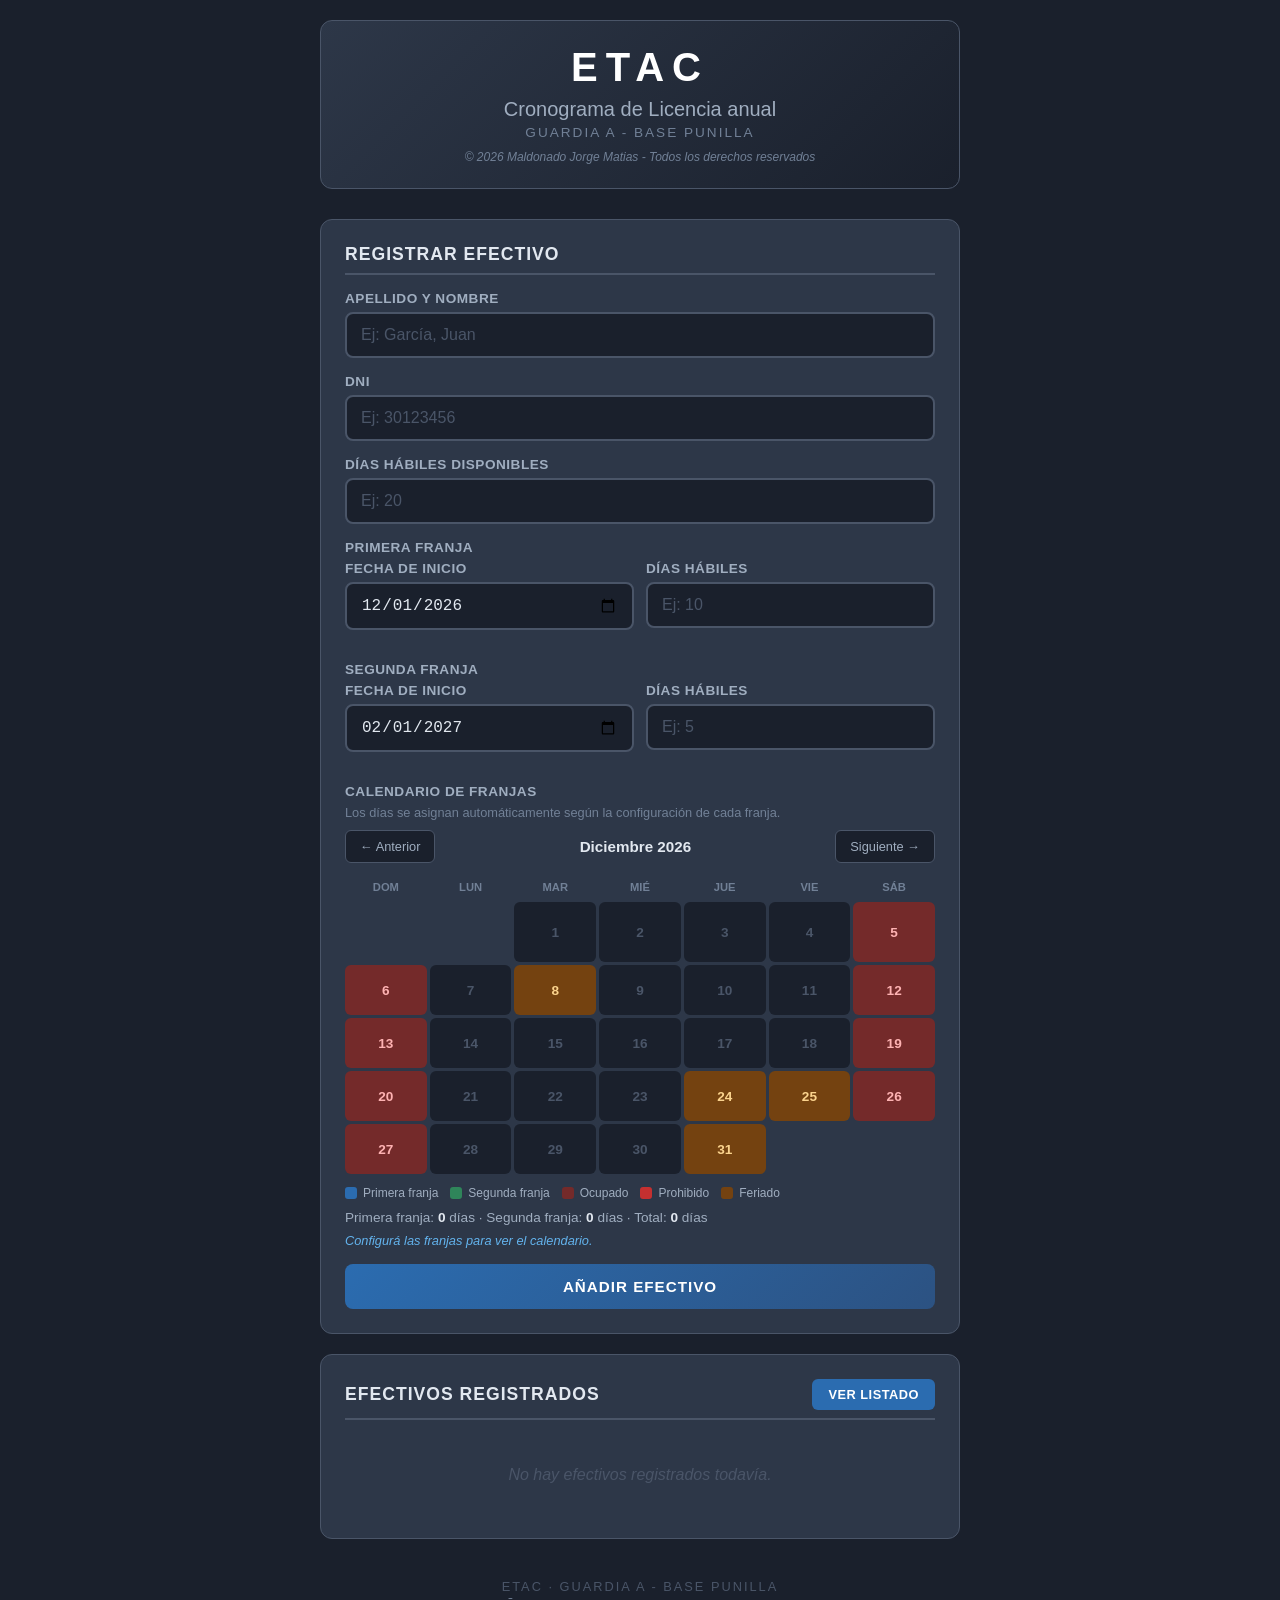
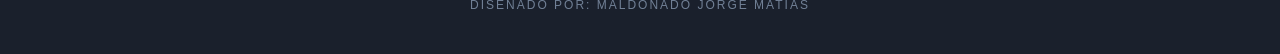
==== index.html @ db1196df "Mi primera Version" ====
<!DOCTYPE html>
<html lang="es">
<head>
    <meta charset="UTF-8">
    <meta name="viewport" content="width=device-width, initial-scale=1.0">
    <title>ETAC - Cronograma de Licencia Anual</title>
    <style>
        * {
            margin: 0;
            padding: 0;
            box-sizing: border-box;
        }

        body {
            font-family: 'Segoe UI', 'Roboto', 'Helvetica Neue', Arial, sans-serif;
            background: #1a202c;
            min-height: 100vh;
            padding: 20px;
            color: #e2e8f0;
        }

        .container {
            max-width: 640px;
            margin: 0 auto;
            overflow-x: hidden;
        }

        header {
            text-align: center;
            margin-bottom: 30px;
            padding: 24px;
            background: linear-gradient(135deg, #2d3748 0%, #1a202c 100%);
            border-radius: 12px;
            border: 1px solid #4a5568;
        }

        .logo {
            font-size: 2.5rem;
            font-weight: 800;
            color: #ffffff;
            letter-spacing: 8px;
            margin-bottom: 8px;
            text-transform: uppercase;
        }

        header h1 {
            font-size: 1.25rem;
            color: #a0aec0;
            font-weight: 400;
            margin-bottom: 4px;
        }

        .subtitle {
            color: #718096;
            font-size: 0.85rem;
            text-transform: uppercase;
            letter-spacing: 2px;
        }

        .form-section, .list-section {
            background: #2d3748;
            border-radius: 12px;
            padding: 24px;
            margin-bottom: 20px;
            border: 1px solid #4a5568;
        }

        h2 {
            font-size: 1.1rem;
            margin-bottom: 16px;
            color: #e2e8f0;
            font-weight: 600;
            text-transform: uppercase;
            letter-spacing: 1px;
            border-bottom: 2px solid #4a5568;
            padding-bottom: 8px;
        }

        .form-group {
            margin-bottom: 16px;
        }

        .form-row {
            display: flex;
            gap: 12px;
        }

        .form-row .form-group {
            flex: 1;
        }

        label {
            display: block;
            margin-bottom: 6px;
            font-weight: 600;
            font-size: 0.85rem;
            color: #a0aec0;
            text-transform: uppercase;
            letter-spacing: 0.5px;
        }

        input {
            width: 100%;
            padding: 12px 14px;
            background: #1a202c;
            border: 2px solid #4a5568;
            border-radius: 8px;
            font-size: 1rem;
            color: #e2e8f0;
            transition: border-color 0.2s;
        }

        input:focus {
            outline: none;
            border-color: #63b3ed;
        }

        input::placeholder {
            color: #4a5568;
        }

        .help-text {
            font-size: 0.8rem;
            color: #718096;
            margin-bottom: 10px;
        }

        .calendar-nav {
            display: flex;
            align-items: center;
            justify-content: space-between;
            margin-bottom: 12px;
        }

        .btn-nav {
            padding: 8px 14px;
            background: #1a202c;
            border: 1px solid #4a5568;
            border-radius: 6px;
            cursor: pointer;
            font-size: 0.8rem;
            color: #a0aec0;
            transition: all 0.2s;
        }

        .btn-nav:hover {
            background: #2d3748;
            color: #e2e8f0;
        }

        .mes-label {
            font-weight: 600;
            color: #e2e8f0;
            font-size: 0.95rem;
        }

        .calendario {
            display: grid;
            grid-template-columns: repeat(7, minmax(0, 1fr));
            gap: 3px;
            margin-bottom: 12px;
            width: 100%;
        }

        .dia-header {
            text-align: center;
            font-size: 0.7rem;
            font-weight: 600;
            color: #718096;
            padding: 6px 0;
            text-transform: uppercase;
        }

        .dia {
            min-height: 50px;
            display: flex;
            flex-direction: column;
            align-items: center;
            justify-content: center;
            border-radius: 6px;
            font-size: 0.85rem;
            padding: 2px;
            position: relative;
            cursor: pointer;
        }

        .dia.vacio {
            background: transparent;
            min-height: 0;
            cursor: default;
        }

        .dia.libre {
            background: #1a202c;
            color: #4a5568;
        }

        .dia.franja1 {
            background: #2b6cb0;
            color: #ffffff;
            font-weight: 600;
        }

        .dia.franja2 {
            background: #2f855a;
            color: #ffffff;
            font-weight: 600;
        }

        .dia.ocupado-otro {
            background: #742a2a;
            color: #feb2b2;
        }

        .dia.prohibido {
            background: #c53030;
            color: #ffffff;
            font-weight: 700;
            border: 2px solid #fc8181;
        }

        .dia.feriado {
            background: #744210;
            color: #fbd38d;
        }

        .dia .numero {
            font-weight: 600;
            font-size: 0.85rem;
        }

        .dia .apellido {
            font-size: 0.6rem;
            margin-top: 1px;
            text-align: center;
            line-height: 1;
            max-width: 100%;
            overflow: hidden;
            text-overflow: ellipsis;
            white-space: nowrap;
        }

        .dia.franja1 .apellido,
        .dia.franja2 .apellido {
            color: rgba(255,255,255,0.85);
        }

        .dia.ocupado-otro .apellido {
            color: #feb2b2;
        }

        .dia.prohibido .apellido {
            color: #ffffff;
        }

        .tooltip {
            position: fixed;
            background: #1a202c;
            border: 1px solid #4a5568;
            border-radius: 8px;
            padding: 12px 16px;
            font-size: 0.85rem;
            color: #e2e8f0;
            pointer-events: none;
            z-index: 1000;
            max-width: 250px;
            box-shadow: 0 4px 20px rgba(0,0,0,0.5);
            display: none;
        }

        .tooltip.visible {
            display: block;
        }

        .tooltip .fecha {
            font-weight: 600;
            color: #63b3ed;
            margin-bottom: 6px;
            font-size: 0.9rem;
        }

        .tooltip .feriado {
            color: #fbd38d;
            font-weight: 600;
            margin-bottom: 6px;
            font-size: 0.85rem;
        }

        .tooltip .prohibido {
            color: #fc8181;
            font-weight: 600;
            margin-bottom: 6px;
            font-size: 0.85rem;
        }

        .tooltip .persona {
            padding: 4px 0;
            border-bottom: 1px solid #2d3748;
        }

        .tooltip .persona:last-child {
            border-bottom: none;
        }

        .tooltip .persona .nombre {
            font-weight: 600;
        }

        .tooltip .persona .franja {
            font-size: 0.75rem;
            color: #718096;
        }

        .tooltip .sin-vacaciones {
            color: #4a5568;
            font-style: italic;
        }

        .leyenda {
            display: flex;
            flex-wrap: wrap;
            gap: 12px;
            margin-bottom: 10px;
        }

        .item {
            display: flex;
            align-items: center;
            gap: 6px;
            font-size: 0.75rem;
            color: #a0aec0;
        }

        .cuadrado {
            width: 12px;
            height: 12px;
            border-radius: 3px;
            display: inline-block;
        }

        .cuadrado.franja1 { background: #2b6cb0; }
        .cuadrado.franja2 { background: #2f855a; }
        .cuadrado.ocupado { background: #742a2a; }
        .cuadrado.prohibido { background: #c53030; }
        .cuadrado.feriado { background: #744210; }

        .contador {
            font-size: 0.85rem;
            color: #a0aec0;
        }

        .contador strong {
            color: #e2e8f0;
        }

        .ayuda-calendario {
            font-size: 0.8rem;
            color: #63b3ed;
            margin-top: 8px;
            font-style: italic;
        }

        .btn-submit {
            width: 100%;
            padding: 14px;
            background: linear-gradient(135deg, #2b6cb0 0%, #2c5282 100%);
            color: white;
            border: none;
            border-radius: 8px;
            font-size: 0.95rem;
            font-weight: 600;
            cursor: pointer;
            transition: all 0.2s;
            text-transform: uppercase;
            letter-spacing: 1px;
        }

        .btn-submit:hover {
            background: linear-gradient(135deg, #3182ce 0%, #2b6cb0 100%);
            transform: translateY(-1px);
        }

        .btn-cancelar {
            width: 100%;
            padding: 12px;
            background: #1a202c;
            color: #a0aec0;
            border: 1px solid #4a5568;
            border-radius: 8px;
            font-size: 0.9rem;
            font-weight: 600;
            cursor: pointer;
            margin-top: 8px;
            transition: all 0.2s;
            text-transform: uppercase;
            letter-spacing: 1px;
        }

        .btn-cancelar:hover {
            background: #2d3748;
            color: #e2e8f0;
        }

        .mensaje {
            margin-top: 12px;
            padding: 12px;
            border-radius: 8px;
            font-size: 0.85rem;
            display: none;
        }

        .mensaje.error {
            display: block;
            background: #742a2a;
            color: #feb2b2;
            border: 1px solid #9b2c2c;
        }

        .mensaje.exito {
            display: block;
            background: #276749;
            color: #9ae6b4;
            border: 1px solid #2f855a;
        }

        .list-header {
            display: flex;
            align-items: center;
            justify-content: space-between;
            margin-bottom: 16px;
            border-bottom: 2px solid #4a5568;
            padding-bottom: 8px;
        }

        .list-header h2 {
            margin-bottom: 0;
            border-bottom: none;
            padding-bottom: 0;
        }

        .btn-listado {
            padding: 8px 16px;
            background: #2b6cb0;
            color: white;
            border: none;
            border-radius: 6px;
            cursor: pointer;
            font-size: 0.8rem;
            font-weight: 600;
            transition: background 0.2s;
            text-transform: uppercase;
            letter-spacing: 0.5px;
        }

        .btn-listado:hover {
            background: #3182ce;
        }

        .lista {
            display: flex;
            flex-direction: column;
            gap: 10px;
        }

        .efectivo {
            display: flex;
            align-items: center;
            gap: 12px;
            padding: 14px 16px;
            background: #1a202c;
            border-radius: 8px;
            border-left: 4px solid #2b6cb0;
        }

        .efectivo.prohibido {
            border-left-color: #c53030;
            background: #2d1b1b;
        }

        .circulo {
            width: 12px;
            height: 12px;
            border-radius: 50%;
            background: #c53030;
            flex-shrink: 0;
            display: none;
        }

        .efectivo.prohibido .circulo {
            display: block;
        }

        .info {
            flex: 1;
        }

        .info .nombre {
            font-weight: 600;
            color: #e2e8f0;
            font-size: 0.95rem;
        }

        .info .detalles {
            font-size: 0.8rem;
            color: #718096;
            margin-top: 2px;
        }

        .badge {
            font-size: 0.7rem;
            padding: 4px 10px;
            border-radius: 4px;
            font-weight: 600;
            background: #c53030;
            color: white;
            display: none;
            text-transform: uppercase;
        }

        .efectivo.prohibido .badge {
            display: inline-block;
        }

        .btn-eliminar {
            padding: 6px 12px;
            background: #742a2a;
            color: #feb2b2;
            border: none;
            border-radius: 6px;
            cursor: pointer;
            font-size: 0.75rem;
            font-weight: 600;
            transition: background 0.2s;
            text-transform: uppercase;
        }

        .btn-eliminar:hover {
            background: #9b2c2c;
        }

        .btn-editar {
            padding: 6px 12px;
            background: #2b6cb0;
            color: #bee3f8;
            border: none;
            border-radius: 6px;
            cursor: pointer;
            font-size: 0.75rem;
            font-weight: 600;
            transition: background 0.2s;
            text-transform: uppercase;
        }

        .btn-editar:hover {
            background: #3182ce;
        }

        .btn-detalles {
            padding: 6px 12px;
            background: #2d3748;
            color: #a0aec0;
            border: 1px solid #4a5568;
            border-radius: 6px;
            cursor: pointer;
            font-size: 0.75rem;
            font-weight: 600;
            transition: all 0.2s;
            text-transform: uppercase;
        }

        .btn-detalles:hover {
            background: #4a5568;
            color: #e2e8f0;
        }

        .detalles-expandidos {
            margin-top: 10px;
            padding: 14px;
            background: #1a202c;
            border-radius: 8px;
            border: 1px solid #4a5568;
            display: none;
        }

        .detalles-expandidos.visible {
            display: block;
        }

        .detalles-expandidos h3 {
            font-size: 0.85rem;
            color: #a0aec0;
            margin-bottom: 10px;
            text-transform: uppercase;
            letter-spacing: 1px;
        }

        .detalles-expandidos .franja-info {
            margin-bottom: 10px;
            padding: 10px;
            border-radius: 6px;
            font-size: 0.85rem;
        }

        .detalles-expandidos .franja-info.franja1 {
            background: rgba(43, 108, 176, 0.15);
            border-left: 3px solid #2b6cb0;
        }

        .detalles-expandidos .franja-info.franja2 {
            background: rgba(47, 133, 90, 0.15);
            border-left: 3px solid #2f855a;
        }

        .detalles-expandidos .franja-info .titulo {
            font-weight: 600;
            margin-bottom: 4px;
        }

        .detalles-expandidos .franja-info.franja1 .titulo {
            color: #63b3ed;
        }

        .detalles-expandidos .franja-info.franja2 .titulo {
            color: #68d391;
        }

        .detalles-expandidos .franja-info .fechas {
            color: #a0aec0;
            font-size: 0.8rem;
        }

        .vacio {
            text-align: center;
            color: #4a5568;
            padding: 30px;
            font-style: italic;
        }

        footer {
            text-align: center;
            padding: 20px;
            color: #4a5568;
            font-size: 0.8rem;
            text-transform: uppercase;
            letter-spacing: 2px;
        }

        .disenador {
            font-size: 0.75rem;
            margin-top: 4px;
            color: #718096;
        }

        .autor {
            font-size: 0.75rem;
            margin-top: 10px;
            color: #718096;
            font-style: italic;
        }

        .btn-importar {
            background: #6b46c1;
            color: white;
        }

        .btn-importar:hover {
            background: #553c9a;
        }

        .modal {
            position: fixed;
            top: 0;
            left: 0;
            width: 100%;
            height: 100%;
            background: rgba(0, 0, 0, 0.7);
            display: none;
            align-items: center;
            justify-content: center;
            z-index: 2000;
            padding: 20px;
        }

        .modal.visible {
            display: flex;
        }

        .modal-contenido {
            background: #2d3748;
            border-radius: 12px;
            border: 1px solid #4a5568;
            max-width: 900px;
            width: 100%;
            max-height: 90vh;
            overflow-y: auto;
            padding: 24px;
        }

        .modal-header {
            display: flex;
            align-items: center;
            justify-content: space-between;
            margin-bottom: 16px;
        }

        .modal-header h2 {
            margin-bottom: 0;
            border-bottom: none;
            padding-bottom: 0;
        }

        .btn-cerrar-modal {
            background: none;
            border: none;
            color: #a0aec0;
            font-size: 1.5rem;
            cursor: pointer;
            padding: 4px 8px;
            transition: color 0.2s;
        }

        .btn-cerrar-modal:hover {
            color: #e2e8f0;
        }

        .modal-acciones {
            display: flex;
            gap: 10px;
            margin-bottom: 16px;
        }

        .btn-exportar, .btn-imprimir {
            padding: 10px 20px;
            border: none;
            border-radius: 6px;
            cursor: pointer;
            font-size: 0.85rem;
            font-weight: 600;
            transition: all 0.2s;
            text-transform: uppercase;
            letter-spacing: 0.5px;
        }

        .btn-exportar {
            background: #2f855a;
            color: white;
        }

        .btn-exportar:hover {
            background: #38a169;
        }

        .btn-imprimir {
            background: #2b6cb0;
            color: white;
        }

        .btn-imprimir:hover {
            background: #3182ce;
        }

        .modal-tabla {
            overflow-x: auto;
        }

        .modal-tabla table {
            width: 100%;
            border-collapse: collapse;
            font-size: 0.85rem;
        }

        .modal-tabla th,
        .modal-tabla td {
            padding: 10px 12px;
            text-align: left;
            border-bottom: 1px solid #4a5568;
        }

        .modal-tabla th {
            background: #1a202c;
            color: #a0aec0;
            font-weight: 600;
            text-transform: uppercase;
            font-size: 0.75rem;
            letter-spacing: 0.5px;
        }

        .modal-tabla td {
            color: #e2e8f0;
        }

        .modal-tabla tr:hover td {
            background: rgba(255, 255, 255, 0.03);
        }

        .modal-tabla .sin-franja {
            color: #4a5568;
            font-style: italic;
        }

        .modal-tabla .dias-restantes {
            color: #68d391;
            font-weight: 600;
        }

        .modal-tabla .dias-agotados {
            color: #fc8181;
            font-weight: 600;
        }

        @media print {
            body * {
                visibility: hidden;
            }

            .modal,
            .modal * {
                visibility: visible;
            }

            .modal {
                position: absolute;
                top: 0;
                left: 0;
                width: 100%;
                height: auto;
                background: white;
                padding: 0;
            }

            .modal-contenido {
                background: white;
                border: none;
                max-width: 100%;
                max-height: none;
                overflow: visible;
                color: black;
            }

            .modal-header h2 {
                color: black;
            }

            .modal-acciones {
                display: none;
            }

            .btn-cerrar-modal {
                display: none;
            }

            .modal-tabla th {
                background: #e2e8f0;
                color: black;
            }

            .modal-tabla td {
                color: black;
                border-bottom: 1px solid #ccc;
            }

            .modal-tabla .sin-franja {
                color: #666;
            }

            .modal-tabla .dias-restantes,
            .modal-tabla .dias-agotados {
                color: black;
            }
        }

        @media (max-width: 480px) {
            body {
                padding: 12px;
            }

            .logo {
                font-size: 2rem;
                letter-spacing: 6px;
            }

            header h1 {
                font-size: 1rem;
            }

            .form-section, .list-section {
                padding: 18px;
            }

            .form-row {
                flex-direction: column;
                gap: 0;
            }

            .dia {
                min-height: 40px;
            }

            .dia .apellido {
                font-size: 0.55rem;
            }

            .list-header {
                flex-direction: column;
                gap: 10px;
                align-items: flex-start;
            }

            .modal-acciones {
                flex-direction: column;
            }

            .btn-exportar, .btn-imprimir {
                width: 100%;
            }
        }
    </style>
</head>
<body>
    <div class="container">
        <header>
            <div class="logo">ETAC</div>
            <h1>Cronograma de Licencia anual</h1>
            <p class="subtitle">Guardia A - BASE PUNILLA</p>
            <p class="autor">© 2026 Maldonado Jorge Matias - Todos los derechos reservados</p>
        </header>

        <section class="form-section">
            <h2 id="formTitulo">Registrar efectivo</h2>
            <form id="vacationForm">
                <input type="hidden" id="editandoId" value="">

                <div class="form-group">
                    <label for="nombre">Apellido y Nombre</label>
                    <input type="text" id="nombre" placeholder="Ej: García, Juan" required>
                </div>

                <div class="form-group">
                    <label for="dni">DNI</label>
                    <input type="text" id="dni" placeholder="Ej: 30123456" required>
                </div>

                <div class="form-group">
                    <label for="diasDisponibles">Días hábiles disponibles</label>
                    <input type="number" id="diasDisponibles" min="1" placeholder="Ej: 20" required>
                </div>

                <div class="form-group">
                    <label>Primera franja</label>
                    <div class="form-row">
                        <div class="form-group">
                            <label for="fechaInicio">Fecha de inicio</label>
                            <input type="date" id="fechaInicio" required>
                        </div>
                        <div class="form-group">
                            <label for="diasFranja1">Días hábiles</label>
                            <input type="number" id="diasFranja1" min="0" placeholder="Ej: 10">
                        </div>
                    </div>
                </div>

                <div class="form-group">
                    <label>Segunda franja</label>
                    <div class="form-row">
                        <div class="form-group">
                            <label for="fechaInicioFranja2">Fecha de inicio</label>
                            <input type="date" id="fechaInicioFranja2">
                        </div>
                        <div class="form-group">
                            <label for="diasFranja2">Días hábiles</label>
                            <input type="number" id="diasFranja2" min="0" placeholder="Ej: 5">
                        </div>
                    </div>
                </div>

                <div class="form-group">
                    <label>Calendario de franjas</label>
                    <p class="help-text">Los días se asignan automáticamente según la configuración de cada franja.</p>
                    <div class="calendar-nav">
                        <button type="button" id="mesAnterior" class="btn-nav">← Anterior</button>
                        <span id="mesActual" class="mes-label"></span>
                        <button type="button" id="mesSiguiente" class="btn-nav">Siguiente →</button>
                    </div>
                    <div id="calendario" class="calendario"></div>
                    <div class="leyenda">
                        <span class="item"><span class="cuadrado franja1"></span> Primera franja</span>
                        <span class="item"><span class="cuadrado franja2"></span> Segunda franja</span>
                        <span class="item"><span class="cuadrado ocupado"></span> Ocupado</span>
                        <span class="item"><span class="cuadrado prohibido"></span> Prohibido</span>
                        <span class="item"><span class="cuadrado feriado"></span> Feriado</span>
                    </div>
                    <p class="contador">
                        Primera franja: <strong id="contadorFranja1">0</strong> días ·
                        Segunda franja: <strong id="contadorFranja2">0</strong> días ·
                        Total: <strong id="contadorTotal">0</strong> días
                    </p>
                    <p id="ayudaCalendario" class="ayuda-calendario">Configurá las franjas para ver el calendario.</p>
                </div>

                <button type="submit" class="btn-submit" id="btnSubmit">Añadir efectivo</button>
                <button type="button" class="btn-cancelar" id="btnCancelar" style="display:none;">Cancelar edición</button>
            </form>
            <p id="mensaje" class="mensaje"></p>
        </section>

        <section class="list-section">
            <div class="list-header">
                <h2>Efectivos registrados</h2>
                <button type="button" class="btn-listado" id="btnListado">Ver listado</button>
            </div>
            <div id="lista" class="lista"></div>
        </section>

        <footer>
            <p>ETAC · Guardia A - BASE PUNILLA</p>
            <p class="disenador">Diseñado por: Maldonado Jorge Matias</p>
        </footer>
    </div>

    <div id="modalListado" class="modal">
        <div class="modal-contenido">
            <div class="modal-header">
                <h2>Listado de efectivos</h2>
                <button type="button" class="btn-cerrar-modal" id="btnCerrarModal">✕</button>
            </div>
            <div class="modal-acciones">
                <button type="button" class="btn-exportar" id="btnExportar">Exportar CSV</button>
                <button type="button" class="btn-importar" id="btnImportar">Importar CSV</button>
                <button type="button" class="btn-imprimir" id="btnImprimir">Imprimir</button>
            </div>
            <input type="file" id="fileImport" accept=".csv" style="display:none;">
            <div class="modal-tabla">
                <table id="tablaListado">
                    <thead>
                        <tr>
                            <th>Apellido y Nombre</th>
                            <th>Días disponibles</th>
                            <th>Días usados</th>
                            <th>Días restantes</th>
                            <th>1ª Franja (Inicio - Fin)</th>
                            <th>2ª Franja (Inicio - Fin)</th>
                        </tr>
                    </thead>
                    <tbody id="cuerpoTabla"></tbody>
                </table>
            </div>
        </div>
    </div>

    <div id="tooltip" class="tooltip"></div>

    <script>
    // ============================================
    // ETAC - Cronograma de Licencia Anual
    // Guardia A - BASE PUNILLA
    // Diseñado por: Maldonado Jorge Matias
    // ============================================

    const FERIADOS = {
        '2026-12-08': 'Inmaculada Concepción',
        '2026-12-24': 'Noche Buena',
        '2026-12-25': 'Navidad',
        '2026-12-31': 'Año Viejo',
        '2027-01-01': 'Año Nuevo',
        '2027-02-08': 'Carnaval',
        '2027-02-09': 'Carnaval',
        '2027-03-24': 'Día Nacional de la Memoria por la Verdad y la Justicia',
        '2027-03-26': 'Viernes Santo',
        '2027-04-02': 'Día del Veterano y de los Caídos en la Guerra de Malvinas',
        '2027-05-01': 'Día del Trabajador',
        '2027-05-25': 'Día de la Revolución de Mayo',
        '2027-06-20': 'Paso a la Inmortalidad del General Manuel Belgrano',
    };

    const FECHA_MINIMA = '2026-12-01';
    const FECHA_MAXIMA = '2027-06-30';
    const MAX_SIMULTANEAS = 3;
    const STORAGE_KEY = 'vacaciones_efectivos';

    let mesMostrado = new Date();
    let editandoId = null;

    function formatearFechaLocal(fecha) {
        const año = fecha.getFullYear();
        const mes = String(fecha.getMonth() + 1).padStart(2, '0');
        const dia = String(fecha.getDate()).padStart(2, '0');
        return año + '-' + mes + '-' + dia;
    }

    function esDiaNoHabil(fechaStr) {
        const fecha = new Date(fechaStr + 'T00:00:00');
        const diaSemana = fecha.getDay();
        return diaSemana === 0 || diaSemana === 6 || FERIADOS.hasOwnProperty(fechaStr);
    }

    function obtenerDiasHabiles(fechaInicio, fechaFin) {
        const dias = [];
        let actual = new Date(fechaInicio + 'T00:00:00');
        const fin = new Date(fechaFin + 'T00:00:00');
        while (actual <= fin) {
            const fechaStr = formatearFechaLocal(actual);
            if (!esDiaNoHabil(fechaStr)) {
                dias.push(fechaStr);
            }
            actual.setDate(actual.getDate() + 1);
        }
        return dias;
    }

    function obtenerPrimerosDiasHabiles(fechaInicio, cantidad) {
        const dias = [];
        let actual = new Date(fechaInicio + 'T00:00:00');
        let contador = 0;
        while (contador < cantidad) {
            const fechaStr = formatearFechaLocal(actual);
            if (!esDiaNoHabil(fechaStr)) {
                dias.push(fechaStr);
                contador++;
            }
            actual.setDate(actual.getDate() + 1);
        }
        return dias;
    }

    function contarEnDia(fechaStr, efectivos) {
        let count = 0;
        for (let i = 0; i < efectivos.length; i++) {
            if (efectivos[i].dias.indexOf(fechaStr) !== -1) {
                count++;
            }
        }
        return count;
    }

    function obtenerApellidosEnDia(fechaStr, efectivos) {
        const apellidos = [];
        for (let i = 0; i < efectivos.length; i++) {
            if (efectivos[i].dias.indexOf(fechaStr) !== -1) {
                const nombre = efectivos[i].nombre;
                const partes = nombre.split(',');
                apellidos.push(partes[0].trim());
            }
        }
        return apellidos;
    }

    function obtenerEfectivosEnDia(fechaStr, efectivos) {
        const personas = [];
        for (let i = 0; i < efectivos.length; i++) {
            const ef = efectivos[i];
            if (ef.dias.indexOf(fechaStr) !== -1) {
                let franja = '';
                if (ef.franja1.indexOf(fechaStr) !== -1) {
                    franja = '1ª franja';
                } else if (ef.franja2.indexOf(fechaStr) !== -1) {
                    franja = '2ª franja';
                }
                personas.push({ nombre: ef.nombre, franja: franja });
            }
        }
        return personas;
    }

    function formatearFechaLegible(fechaStr) {
        if (!fechaStr) return '';
        const partes = fechaStr.split('-');
        return partes[2] + '/' + partes[1] + '/' + partes[0];
    }

    function cargarEfectivos() {
        try {
            const datos = localStorage.getItem(STORAGE_KEY);
            return datos ? JSON.parse(datos) : [];
        } catch (e) {
            return [];
        }
    }

    function guardarEfectivos(efectivos) {
        try {
            localStorage.setItem(STORAGE_KEY, JSON.stringify(efectivos));
        } catch (e) {
            // Si no se puede guardar, continuar sin error
        }
    }

    function obtenerDiasDelMes(año, mes) {
        const primerDia = new Date(año, mes, 1);
        const ultimoDia = new Date(año, mes + 1, 0);
        const diasEnMes = ultimoDia.getDate();
        const diaSemanaInicio = primerDia.getDay();
        const dias = [];
        for (let i = 0; i < diaSemanaInicio; i++) {
            dias.push(null);
        }
        for (let d = 1; d <= diasEnMes; d++) {
            const fecha = new Date(año, mes, d);
            dias.push(formatearFechaLocal(fecha));
        }
        return dias;
    }

    function obtenerNombreMes(año, mes) {
        const meses = [
            'Enero', 'Febrero', 'Marzo', 'Abril', 'Mayo', 'Junio',
            'Julio', 'Agosto', 'Septiembre', 'Octubre', 'Noviembre', 'Diciembre'
        ];
        return meses[mes] + ' ' + año;
    }

    function calcularFranjas(fechaInicio, diasFranja1, fechaInicioFranja2, diasFranja2) {
        const franja1 = [];
        if (fechaInicio && diasFranja1 > 0) {
            const dias = obtenerPrimerosDiasHabiles(fechaInicio, diasFranja1);
            for (let i = 0; i < dias.length; i++) {
                franja1.push(dias[i]);
            }
        }
        const franja2 = [];
        if (fechaInicioFranja2 && diasFranja2 > 0) {
            const dias = obtenerPrimerosDiasHabiles(fechaInicioFranja2, diasFranja2);
            for (let i = 0; i < dias.length; i++) {
                franja2.push(dias[i]);
            }
        }
        return { franja1: franja1, franja2: franja2 };
    }

    function renderizarCalendario() {
        const calendario = document.getElementById('calendario');
        const mesLabel = document.getElementById('mesActual');
        const ayuda = document.getElementById('ayudaCalendario');
        const efectivos = cargarEfectivos();

        const fechaInicio = document.getElementById('fechaInicio').value;
        const diasF1 = parseInt(document.getElementById('diasFranja1').value, 10) || 0;
        const fechaInicioF2 = document.getElementById('fechaInicioFranja2').value;
        const diasF2 = parseInt(document.getElementById('diasFranja2').value, 10) || 0;

        let franja1 = [];
        let franja2 = [];
        let hayFranjas = false;

        if (fechaInicio && diasF1 > 0) {
            const calculado = calcularFranjas(fechaInicio, diasF1, fechaInicioF2, diasF2);
            franja1 = calculado.franja1;
            franja2 = calculado.franja2;
            hayFranjas = true;
        } else if (fechaInicioF2 && diasF2 > 0) {
            const calculado = calcularFranjas(fechaInicio, diasF1, fechaInicioF2, diasF2);
            franja2 = calculado.franja2;
            hayFranjas = true;
        }

        if (ayuda) {
            if (hayFranjas) {
                ayuda.style.display = 'none';
            } else {
                ayuda.style.display = 'block';
            }
        }

        const año = mesMostrado.getFullYear();
        const mes = mesMostrado.getMonth();

        mesLabel.textContent = obtenerNombreMes(año, mes);

        const dias = obtenerDiasDelMes(año, mes);
        const diasSemana = ['Dom', 'Lun', 'Mar', 'Mié', 'Jue', 'Vie', 'Sáb'];

        let html = '';
        for (let i = 0; i < diasSemana.length; i++) {
            html += '<div class="dia-header">' + diasSemana[i] + '</div>';
        }

        for (let i = 0; i < dias.length; i++) {
            const fechaStr = dias[i];

            if (!fechaStr) {
                html += '<div class="dia vacio"></div>';
                continue;
            }

            const fecha = new Date(fechaStr + 'T00:00:00');
            const diaSemana = fecha.getDay();
            const esFeriado = FERIADOS.hasOwnProperty(fechaStr);
            const esFinde = diaSemana === 0 || diaSemana === 6;

            const apellidos = obtenerApellidosEnDia(fechaStr, efectivos);
            const enFranja1 = franja1.indexOf(fechaStr) !== -1;
            const enFranja2 = franja2.indexOf(fechaStr) !== -1;

            const cantidadEnDia = contarEnDia(fechaStr, efectivos);
            const esProhibido = cantidadEnDia > MAX_SIMULTANEAS;

            let clase = 'dia ';

            if (esFeriado) {
                clase += 'feriado';
            } else if (esFinde) {
                clase += 'ocupado-otro';
            } else if (esProhibido) {
                clase += 'prohibido';
            } else if (enFranja1) {
                clase += 'franja1';
            } else if (enFranja2) {
                clase += 'franja2';
            } else if (apellidos.length > 0) {
                clase += 'ocupado-otro';
            } else {
                clase += 'libre';
            }

            let apellidoHtml = '';
            if (apellidos.length > 0) {
                apellidoHtml = '<span class="apellido">' + apellidos.join(', ') + '</span>';
            }

            html += '<div class="' + clase + '" data-fecha="' + fechaStr + '"><span class="numero">' + fecha.getDate() + '</span>' + apellidoHtml + '</div>';
        }

        calendario.innerHTML = html;

        const diasConFecha = calendario.querySelectorAll('.dia[data-fecha]');
        for (let i = 0; i < diasConFecha.length; i++) {
            diasConFecha[i].addEventListener('mouseenter', mostrarTooltip);
            diasConFecha[i].addEventListener('mouseleave', ocultarTooltip);
            diasConFecha[i].addEventListener('click', mostrarTooltip);
        }

        document.getElementById('contadorFranja1').textContent = franja1.length;
        document.getElementById('contadorFranja2').textContent = franja2.length;
        document.getElementById('contadorTotal').textContent = franja1.length + franja2.length;
    }

    function mostrarTooltip(event) {
        const fechaStr = event.currentTarget.dataset.fecha;
        const efectivos = cargarEfectivos();
        const tooltip = document.getElementById('tooltip');

        const personas = obtenerEfectivosEnDia(fechaStr, efectivos);
        const esFeriado = FERIADOS.hasOwnProperty(fechaStr);
        const cantidadEnDia = contarEnDia(fechaStr, efectivos);
        const esProhibido = cantidadEnDia > MAX_SIMULTANEAS;

        let html = '<div class="fecha">' + formatearFechaLegible(fechaStr) + '</div>';

        if (esFeriado) {
            html += '<div class="feriado">' + FERIADOS[fechaStr] + '</div>';
        }

        if (esProhibido) {
            html += '<div class="prohibido">Supera el cupo (' + cantidadEnDia + ' personas)</div>';
        }

        if (personas.length === 0) {
            html += '<div class="sin-vacaciones">Sin licencia</div>';
        } else {
            for (let i = 0; i < personas.length; i++) {
                html += '<div class="persona"><div class="nombre">' + personas[i].nombre + '</div><div class="franja">' + personas[i].franja + '</div></div>';
            }
        }

        tooltip.innerHTML = html;
        tooltip.classList.add('visible');

        const rect = event.currentTarget.getBoundingClientRect();
        const tooltipRect = tooltip.getBoundingClientRect();

        let left = rect.left + rect.width / 2 - tooltipRect.width / 2;
        let top = rect.top - tooltipRect.height - 8;

        if (left < 8) left = 8;
        if (left + tooltipRect.width > window.innerWidth - 8) {
            left = window.innerWidth - tooltipRect.width - 8;
        }
        if (top < 8) top = rect.bottom + 8;

        tooltip.style.left = left + 'px';
        tooltip.style.top = top + 'px';
    }

    function ocultarTooltip() {
        const tooltip = document.getElementById('tooltip');
        tooltip.classList.remove('visible');
    }

    function validarFormulario(nombre, dni, diasDisponibles, fechaInicio, diasF1, fechaInicioF2, diasF2) {
        if (!nombre.trim()) {
            return 'El apellido y nombre son obligatorios.';
        }

        if (!dni.trim()) {
            return 'El DNI es obligatorio.';
        }

        if (!diasDisponibles || diasDisponibles < 1) {
            return 'Los días hábiles disponibles son obligatorios y deben ser al menos 1.';
        }

        if (!fechaInicio) {
            return 'La fecha de inicio de la primera franja es obligatoria.';
        }

        if (fechaInicio < FECHA_MINIMA || fechaInicio > FECHA_MAXIMA) {
            return 'Las fechas deben estar entre el 01/12/2026 y el 30/06/2027.';
        }

        if (diasF1 < 0) {
            return 'Los días de la primera franja no pueden ser negativos.';
        }

        if (fechaInicioF2 || diasF2 > 0) {
            if (!fechaInicioF2) {
                return 'Si completás días de la segunda franja, también necesitás la fecha de inicio.';
            }
            if (diasF2 <= 0) {
                return 'Si completás la fecha de la segunda franja, también necesitás los días hábiles.';
            }
            if (fechaInicioF2 < FECHA_MINIMA || fechaInicioF2 > FECHA_MAXIMA) {
                return 'Las fechas deben estar entre el 01/12/2026 y el 30/06/2027.';
            }
        }

        const calculado = calcularFranjas(fechaInicio, diasF1, fechaInicioF2, diasF2);
        const totalDias = calculado.franja1.length + calculado.franja2.length;

        if (totalDias > diasDisponibles) {
            return 'No podés tomar más días de los que tenés disponibles. Tenés ' + diasDisponibles + ' días y querés tomar ' + totalDias + '.';
        }

        return null;
    }

    function agregarEfectivo(nombre, dni, diasDisponibles, fechaInicio, diasF1, fechaInicioF2, diasF2) {
        const efectivos = cargarEfectivos();
        const calculado = calcularFranjas(fechaInicio, diasF1, fechaInicioF2, diasF2);

        const todosDias = calculado.franja1.concat(calculado.franja2);
        todosDias.sort();

        const nuevo = {
            id: Date.now(),
            nombre: nombre.trim(),
            dni: dni.trim(),
            diasDisponibles: diasDisponibles,
            fechaInicio: fechaInicio,
            dias: todosDias,
            franja1: calculado.franja1,
            franja2: calculado.franja2,
        };

        efectivos.push(nuevo);
        guardarEfectivos(efectivos);
    }

    function actualizarEfectivo(id, nombre, dni, diasDisponibles, fechaInicio, diasF1, fechaInicioF2, diasF2) {
        const efectivos = cargarEfectivos();
        let index = -1;

        for (let i = 0; i < efectivos.length; i++) {
            if (efectivos[i].id === id) {
                index = i;
                break;
            }
        }

        if (index === -1) return;

        const calculado = calcularFranjas(fechaInicio, diasF1, fechaInicioF2, diasF2);

        const todosDias = calculado.franja1.concat(calculado.franja2);
        todosDias.sort();

        efectivos[index].nombre = nombre.trim();
        efectivos[index].dni = dni.trim();
        efectivos[index].diasDisponibles = diasDisponibles;
        efectivos[index].fechaInicio = fechaInicio;
        efectivos[index].dias = todosDias;
        efectivos[index].franja1 = calculado.franja1;
        efectivos[index].franja2 = calculado.franja2;

        guardarEfectivos(efectivos);
    }

    function eliminarEfectivo(id) {
        const efectivos = cargarEfectivos();
        const nuevos = [];

        for (let i = 0; i < efectivos.length; i++) {
            if (efectivos[i].id !== id) {
                nuevos.push(efectivos[i]);
            }
        }

        guardarEfectivos(nuevos);
    }

    function renderizarLista() {
        const lista = document.getElementById('lista');
        const efectivos = cargarEfectivos();

        if (efectivos.length === 0) {
            lista.innerHTML = '<p class="vacio">No hay efectivos registrados todavía.</p>';
            return;
        }

        efectivos.sort(function(a, b) {
            return a.nombre.localeCompare(b.nombre, 'es');
        });

        let html = '';

        for (let i = 0; i < efectivos.length; i++) {
            const ef = efectivos[i];

            let diasSobrecargados = 0;
            for (let j = 0; j < ef.dias.length; j++) {
                if (contarEnDia(ef.dias[j], efectivos) > MAX_SIMULTANEAS) {
                    diasSobrecargados++;
                }
            }
            const prohibido = diasSobrecargados > 0;

            const clase = prohibido ? 'prohibido' : '';
            const circulo = prohibido ? '<span class="circulo"></span>' : '';
            const badge = prohibido ? '<span class="badge">Prohibido</span>' : '';

            const finFranja1 = ef.franja1.length > 0 ? ef.franja1[ef.franja1.length - 1] : null;
            const finFranja2 = ef.franja2.length > 0 ? ef.franja2[ef.franja2.length - 1] : null;

            const diasUsados = ef.dias.length;
            const diasRestantes = ef.diasDisponibles - diasUsados;

            html += '<div class="efectivo ' + clase + '">';
            html += circulo;
            html += '<div class="info">';
            html += '<div class="nombre">' + ef.nombre + '</div>';
            html += '<div class="detalles">DNI: ' + ef.dni + ' · Disponibles: ' + ef.diasDisponibles + ' · Usados: ' + diasUsados + ' · Restantes: ' + diasRestantes + '</div>';
            html += '</div>';
            html += badge;
            html += '<button class="btn-detalles" data-id="' + ef.id + '">Detalles</button>';
            html += '<button class="btn-editar" data-id="' + ef.id + '">Editar</button>';
            html += '<button class="btn-eliminar" data-id="' + ef.id + '">Eliminar</button>';
            html += '</div>';

            html += '<div class="detalles-expandidos" id="detalles-' + ef.id + '">';
            html += '<h3>Detalle de licencia</h3>';
            html += '<div class="franja-info franja1">';
            html += '<div class="titulo">Primera franja</div>';
            html += '<div class="fechas">Inicio: ' + formatearFechaLegible(ef.fechaInicio) + ' · Fin: ' + formatearFechaLegible(finFranja1) + ' · ' + ef.franja1.length + ' días hábiles</div>';
            html += '</div>';

            if (ef.franja2.length > 0) {
                html += '<div class="franja-info franja2">';
                html += '<div class="titulo">Segunda franja</div>';
                html += '<div class="fechas">Inicio: ' + formatearFechaLegible(ef.franja2[0]) + ' · Fin: ' + formatearFechaLegible(finFranja2) + ' · ' + ef.franja2.length + ' días hábiles</div>';
                html += '</div>';
            }

            html += '<div class="franja-info" style="background: rgba(99, 179, 237, 0.1); border-left: 3px solid #63b3ed;">';
            html += '<div class="titulo" style="color: #63b3ed;">Resumen de días</div>';
            html += '<div class="fechas">Disponibles: ' + ef.diasDisponibles + ' · Usados: ' + diasUsados + ' · Restantes: ' + diasRestantes + '</div>';
            html += '</div>';

            html += '</div>';
        }

        lista.innerHTML = html;

        const botonesEliminar = lista.querySelectorAll('.btn-eliminar');
        for (let i = 0; i < botonesEliminar.length; i++) {
            botonesEliminar[i].addEventListener('click', function() {
                const id = parseInt(this.dataset.id, 10);
                const efectivos = cargarEfectivos();
                let ef = null;
                for (let j = 0; j < efectivos.length; j++) {
                    if (efectivos[j].id === id) {
                        ef = efectivos[j];
                        break;
                    }
                }
                const nombre = ef ? ef.nombre : '';
                const confirmacion = confirm('¿Estás seguro de que querés eliminar a ' + nombre + '?\n\nEsta acción no se puede deshacer.');
                if (confirmacion) {
                    eliminarEfectivo(id);
                    renderizarLista();
                    renderizarCalendario();
                }
            });
        }

        const botonesEditar = lista.querySelectorAll('.btn-editar');
        for (let i = 0; i < botonesEditar.length; i++) {
            botonesEditar[i].addEventListener('click', function() {
                const id = parseInt(this.dataset.id, 10);
                cargarEfectivoEnFormulario(id);
            });
        }

        const botonesDetalles = lista.querySelectorAll('.btn-detalles');
        for (let i = 0; i < botonesDetalles.length; i++) {
            botonesDetalles[i].addEventListener('click', function() {
                const id = this.dataset.id;
                const detalles = document.getElementById('detalles-' + id);
                if (detalles) {
                    detalles.classList.toggle('visible');
                }
            });
        }
    }

    function abrirListado() {
        const modal = document.getElementById('modalListado');
        const cuerpoTabla = document.getElementById('cuerpoTabla');
        const efectivos = cargarEfectivos();

        efectivos.sort(function(a, b) {
            return a.nombre.localeCompare(b.nombre, 'es');
        });

        let html = '';

        for (let i = 0; i < efectivos.length; i++) {
            const ef = efectivos[i];

            const totalDias = ef.dias.length;
            const diasRestantes = ef.diasDisponibles - totalDias;

            let franja1Texto = '<span class="sin-franja">—</span>';
            if (ef.franja1.length > 0) {
                const inicio = formatearFechaLegible(ef.franja1[0]);
                const fin = formatearFechaLegible(ef.franja1[ef.franja1.length - 1]);
                franja1Texto = inicio + ' - ' + fin;
            }

            let franja2Texto = '<span class="sin-franja">—</span>';
            if (ef.franja2.length > 0) {
                const inicio = formatearFechaLegible(ef.franja2[0]);
                const fin = formatearFechaLegible(ef.franja2[ef.franja2.length - 1]);
                franja2Texto = inicio + ' - ' + fin;
            }

            let restantesClass = 'dias-restantes';
            if (diasRestantes === 0) {
                restantesClass = 'dias-agotados';
            }

            html += '<tr>';
            html += '<td>' + ef.nombre + '</td>';
            html += '<td>' + ef.diasDisponibles + '</td>';
            html += '<td>' + totalDias + '</td>';
            html += '<td class="' + restantesClass + '">' + diasRestantes + '</td>';
            html += '<td>' + franja1Texto + '</td>';
            html += '<td>' + franja2Texto + '</td>';
            html += '</tr>';
        }

        cuerpoTabla.innerHTML = html;
        modal.classList.add('visible');
    }

    function cerrarListado() {
        const modal = document.getElementById('modalListado');
        modal.classList.remove('visible');
    }

    function exportarCSV() {
        const efectivos = cargarEfectivos();

        efectivos.sort(function(a, b) {
            return a.nombre.localeCompare(b.nombre, 'es');
        });

        let csv = 'Apellido y Nombre,Días disponibles,Días usados,Días restantes,1ª Franja (Inicio - Fin),2ª Franja (Inicio - Fin)\n';

        for (let i = 0; i < efectivos.length; i++) {
            const ef = efectivos[i];

            const totalDias = ef.dias.length;
            const diasRestantes = ef.diasDisponibles - totalDias;

            let franja1Texto = '—';
            if (ef.franja1.length > 0) {
                const inicio = formatearFechaLegible(ef.franja1[0]);
                const fin = formatearFechaLegible(ef.franja1[ef.franja1.length - 1]);
                franja1Texto = inicio + ' - ' + fin;
            }

            let franja2Texto = '—';
            if (ef.franja2.length > 0) {
                const inicio = formatearFechaLegible(ef.franja2[0]);
                const fin = formatearFechaLegible(ef.franja2[ef.franja2.length - 1]);
                franja2Texto = inicio + ' - ' + fin;
            }

            csv += '"' + ef.nombre + '",' + ef.diasDisponibles + ',' + totalDias + ',' + diasRestantes + ',"' + franja1Texto + '","' + franja2Texto + '"\n';
        }

        const blob = new Blob([csv], { type: 'text/csv;charset=utf-8;' });
        const url = URL.createObjectURL(blob);
        const a = document.createElement('a');
        a.href = url;
        a.download = 'listado_efectivos_etac.csv';
        document.body.appendChild(a);
        a.click();
        document.body.removeChild(a);
        URL.revokeObjectURL(url);
    }

    function imprimirListado() {
        window.print();
    }

    function importarCSV() {
        const fileInput = document.getElementById('fileImport');
        fileInput.click();
    }

    function procesarCSV(file) {
        const reader = new FileReader();
        reader.onload = function(e) {
            const text = e.target.result;
            const lines = text.split('\n');
            const efectivos = [];

            for (let i = 1; i < lines.length; i++) {
                const line = lines[i].trim();
                if (line === '') continue;

                const parts = line.split(',');
                if (parts.length < 8) continue;

                const id = parseInt(parts[0].replace(/"/g, '')) || Date.now() + i;
                const nombre = parts[1].replace(/"/g, '');
                const dni = parts[2].replace(/"/g, '');
                const diasDisponibles = parseInt(parts[3].replace(/"/g, '')) || 0;
                const fechaInicio = parts[4].replace(/"/g, '');
                const dias = JSON.parse(parts[5].replace(/"/g, '')) || [];
                const franja1 = JSON.parse(parts[6].replace(/"/g, '')) || [];
                const franja2 = JSON.parse(parts[7].replace(/"/g, '')) || [];

                efectivos.push({
                    id: id,
                    nombre: nombre,
                    dni: dni,
                    diasDisponibles: diasDisponibles,
                    fechaInicio: fechaInicio,
                    dias: dias,
                    franja1: franja1,
                    franja2: franja2
                });
            }

            if (efectivos.length > 0) {
                const todos = cargarEfectivos();
                todos.push(...efectivos);
                guardarEfectivos(todos);
                renderizarLista();
                renderizarCalendario();
                mostrarMensaje('Se importaron ' + efectivos.length + ' efectivos correctamente.', 'exito');
            } else {
                mostrarMensaje('No se encontraron datos válidos en el archivo CSV.', 'error');
            }
        };
        reader.readAsText(file);
    }

    function cargarEfectivoEnFormulario(id) {
        const efectivos = cargarEfectivos();
        let ef = null;

        for (let i = 0; i < efectivos.length; i++) {
            if (efectivos[i].id === id) {
                ef = efectivos[i];
                break;
            }
        }

        if (!ef) return;

        editandoId = id;

        document.getElementById('nombre').value = ef.nombre;
        document.getElementById('dni').value = ef.dni;
        document.getElementById('diasDisponibles').value = ef.diasDisponibles;
        document.getElementById('fechaInicio').value = ef.fechaInicio;
        document.getElementById('diasFranja1').value = ef.franja1.length;

        if (ef.franja2.length > 0) {
            document.getElementById('fechaInicioFranja2').value = ef.franja2[0];
            document.getElementById('diasFranja2').value = ef.franja2.length;
        } else {
            document.getElementById('fechaInicioFranja2').value = '';
            document.getElementById('diasFranja2').value = '';
        }

        document.getElementById('formTitulo').textContent = 'Editar efectivo';
        document.getElementById('btnSubmit').textContent = 'Guardar cambios';
        document.getElementById('btnCancelar').style.display = 'block';

        renderizarCalendario();

        document.querySelector('.form-section').scrollIntoView({ behavior: 'smooth' });
    }

    function cancelarEdicion() {
        editandoId = null;

        document.getElementById('nombre').value = '';
        document.getElementById('dni').value = '';
        document.getElementById('diasDisponibles').value = '';
        document.getElementById('fechaInicio').value = '2026-12-01';
        document.getElementById('diasFranja1').value = '';
        document.getElementById('fechaInicioFranja2').value = '2027-02-01';
        document.getElementById('diasFranja2').value = '';

        document.getElementById('formTitulo').textContent = 'Registrar efectivo';
        document.getElementById('btnSubmit').textContent = 'Añadir efectivo';
        document.getElementById('btnCancelar').style.display = 'none';

        renderizarCalendario();
    }

    function mostrarMensaje(texto, tipo) {
        const msg = document.getElementById('mensaje');
        msg.textContent = texto;
        msg.className = 'mensaje ' + tipo;

        setTimeout(function() {
            msg.className = 'mensaje';
        }, 5000);
    }

    function init() {
        document.getElementById('fechaInicio').value = '2026-12-01';
        document.getElementById('fechaInicioFranja2').value = '2027-02-01';

        mesMostrado = new Date(2026, 11, 1);

        document.getElementById('mesAnterior').addEventListener('click', function() {
            mesMostrado.setMonth(mesMostrado.getMonth() - 1);
            renderizarCalendario();
        });

        document.getElementById('mesSiguiente').addEventListener('click', function() {
            mesMostrado.setMonth(mesMostrado.getMonth() + 1);
            renderizarCalendario();
        });

        const campos = ['fechaInicio', 'diasFranja1', 'fechaInicioFranja2', 'diasFranja2'];
        for (let i = 0; i < campos.length; i++) {
            document.getElementById(campos[i]).addEventListener('input', renderizarCalendario);
        }

        document.getElementById('btnCancelar').addEventListener('click', cancelarEdicion);

        document.getElementById('btnListado').addEventListener('click', abrirListado);
        document.getElementById('btnCerrarModal').addEventListener('click', cerrarListado);
        document.getElementById('btnExportar').addEventListener('click', exportarCSV);
        document.getElementById('btnImportar').addEventListener('click', importarCSV);
        document.getElementById('btnImprimir').addEventListener('click', imprimirListado);

        document.getElementById('fileImport').addEventListener('change', function(e) {
            const file = e.target.files[0];
            if (file) {
                procesarCSV(file);
            }
        });

        document.addEventListener('keydown', function(e) {
            if (e.key === 'Escape') {
                cerrarListado();
            }
        });

        document.getElementById('vacationForm').addEventListener('submit', function(e) {
            e.preventDefault();

            const nombre = document.getElementById('nombre').value;
            const dni = document.getElementById('dni').value;
            const diasDisponibles = parseInt(document.getElementById('diasDisponibles').value, 10) || 0;
            const fechaInicio = document.getElementById('fechaInicio').value;
            const diasF1 = parseInt(document.getElementById('diasFranja1').value, 10) || 0;
            const fechaInicioF2 = document.getElementById('fechaInicioFranja2').value;
            const diasF2 = parseInt(document.getElementById('diasFranja2').value, 10) || 0;

            const error = validarFormulario(nombre, dni, diasDisponibles, fechaInicio, diasF1, fechaInicioF2, diasF2);

            if (error) {
                mostrarMensaje(error, 'error');
                return;
            }

            if (editandoId !== null) {
                actualizarEfectivo(editandoId, nombre, dni, diasDisponibles, fechaInicio, diasF1, fechaInicioF2, diasF2);
                mostrarMensaje('Efectivo actualizado correctamente.', 'exito');
                cancelarEdicion();
            } else {
                agregarEfectivo(nombre, dni, diasDisponibles, fechaInicio, diasF1, fechaInicioF2, diasF2);
                mostrarMensaje('Efectivo registrado correctamente.', 'exito');

                document.getElementById('nombre').value = '';
                document.getElementById('dni').value = '';
                document.getElementById('diasDisponibles').value = '';
                document.getElementById('fechaInicio').value = '2026-12-01';
                document.getElementById('diasFranja1').value = '';
                document.getElementById('fechaInicioFranja2').value = '2027-02-01';
                document.getElementById('diasFranja2').value = '';
            }

            renderizarLista();
            renderizarCalendario();
        });

        renderizarCalendario();
        renderizarLista();
    }

    document.addEventListener('DOMContentLoaded', init);
    </script>
</body>
</html>
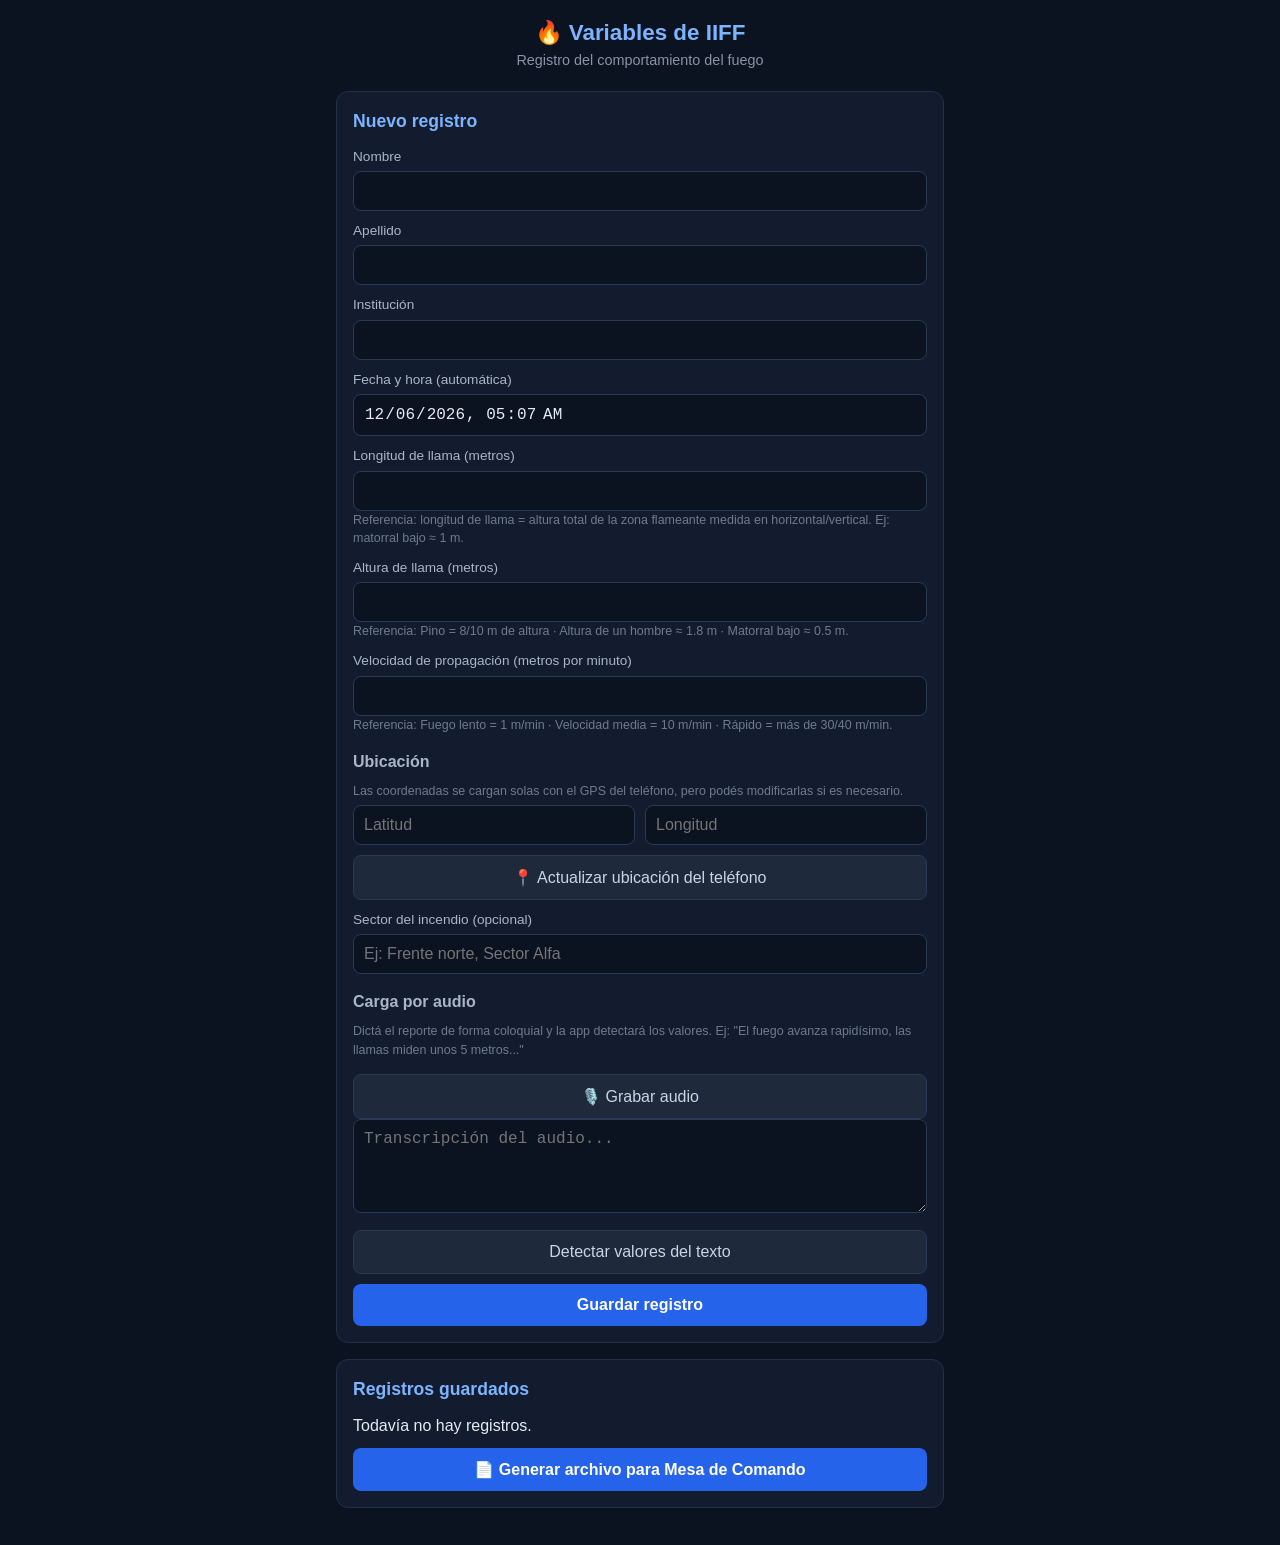
==== commit e2926908: "Actualización 1.1" ====
--- a/index.html
+++ b/index.html
@@ -3,1921 +3,70 @@
 <head>
     <meta charset="UTF-8">
     <meta name="viewport" content="width=device-width, initial-scale=1.0">
-    <title>ETAC - Cronograma de Licencia Anual</title>
-    <style>
-        * {
-            margin: 0;
-            padding: 0;
-            box-sizing: border-box;
-        }
-
-        body {
-            font-family: 'Segoe UI', 'Roboto', 'Helvetica Neue', Arial, sans-serif;
-            background: #1a202c;
-            min-height: 100vh;
-            padding: 20px;
-            color: #e2e8f0;
-        }
-
-        .container {
-            max-width: 640px;
-            margin: 0 auto;
-            overflow-x: hidden;
-        }
-
-        header {
-            text-align: center;
-            margin-bottom: 30px;
-            padding: 24px;
-            background: linear-gradient(135deg, #2d3748 0%, #1a202c 100%);
-            border-radius: 12px;
-            border: 1px solid #4a5568;
-        }
-
-        .logo {
-            font-size: 2.5rem;
-            font-weight: 800;
-            color: #ffffff;
-            letter-spacing: 8px;
-            margin-bottom: 8px;
-            text-transform: uppercase;
-        }
-
-        header h1 {
-            font-size: 1.25rem;
-            color: #a0aec0;
-            font-weight: 400;
-            margin-bottom: 4px;
-        }
-
-        .subtitle {
-            color: #718096;
-            font-size: 0.85rem;
-            text-transform: uppercase;
-            letter-spacing: 2px;
-        }
-
-        .form-section, .list-section {
-            background: #2d3748;
-            border-radius: 12px;
-            padding: 24px;
-            margin-bottom: 20px;
-            border: 1px solid #4a5568;
-        }
-
-        h2 {
-            font-size: 1.1rem;
-            margin-bottom: 16px;
-            color: #e2e8f0;
-            font-weight: 600;
-            text-transform: uppercase;
-            letter-spacing: 1px;
-            border-bottom: 2px solid #4a5568;
-            padding-bottom: 8px;
-        }
-
-        .form-group {
-            margin-bottom: 16px;
-        }
-
-        .form-row {
-            display: flex;
-            gap: 12px;
-        }
-
-        .form-row .form-group {
-            flex: 1;
-        }
-
-        label {
-            display: block;
-            margin-bottom: 6px;
-            font-weight: 600;
-            font-size: 0.85rem;
-            color: #a0aec0;
-            text-transform: uppercase;
-            letter-spacing: 0.5px;
-        }
-
-        input {
-            width: 100%;
-            padding: 12px 14px;
-            background: #1a202c;
-            border: 2px solid #4a5568;
-            border-radius: 8px;
-            font-size: 1rem;
-            color: #e2e8f0;
-            transition: border-color 0.2s;
-        }
-
-        input:focus {
-            outline: none;
-            border-color: #63b3ed;
-        }
-
-        input::placeholder {
-            color: #4a5568;
-        }
-
-        .help-text {
-            font-size: 0.8rem;
-            color: #718096;
-            margin-bottom: 10px;
-        }
-
-        .calendar-nav {
-            display: flex;
-            align-items: center;
-            justify-content: space-between;
-            margin-bottom: 12px;
-        }
-
-        .btn-nav {
-            padding: 8px 14px;
-            background: #1a202c;
-            border: 1px solid #4a5568;
-            border-radius: 6px;
-            cursor: pointer;
-            font-size: 0.8rem;
-            color: #a0aec0;
-            transition: all 0.2s;
-        }
-
-        .btn-nav:hover {
-            background: #2d3748;
-            color: #e2e8f0;
-        }
-
-        .mes-label {
-            font-weight: 600;
-            color: #e2e8f0;
-            font-size: 0.95rem;
-        }
-
-        .calendario {
-            display: grid;
-            grid-template-columns: repeat(7, minmax(0, 1fr));
-            gap: 3px;
-            margin-bottom: 12px;
-            width: 100%;
-        }
-
-        .dia-header {
-            text-align: center;
-            font-size: 0.7rem;
-            font-weight: 600;
-            color: #718096;
-            padding: 6px 0;
-            text-transform: uppercase;
-        }
-
-        .dia {
-            min-height: 50px;
-            display: flex;
-            flex-direction: column;
-            align-items: center;
-            justify-content: center;
-            border-radius: 6px;
-            font-size: 0.85rem;
-            padding: 2px;
-            position: relative;
-            cursor: pointer;
-        }
-
-        .dia.vacio {
-            background: transparent;
-            min-height: 0;
-            cursor: default;
-        }
-
-        .dia.libre {
-            background: #1a202c;
-            color: #4a5568;
-        }
-
-        .dia.franja1 {
-            background: #2b6cb0;
-            color: #ffffff;
-            font-weight: 600;
-        }
-
-        .dia.franja2 {
-            background: #2f855a;
-            color: #ffffff;
-            font-weight: 600;
-        }
-
-        .dia.ocupado-otro {
-            background: #742a2a;
-            color: #feb2b2;
-        }
-
-        .dia.prohibido {
-            background: #c53030;
-            color: #ffffff;
-            font-weight: 700;
-            border: 2px solid #fc8181;
-        }
-
-        .dia.feriado {
-            background: #744210;
-            color: #fbd38d;
-        }
-
-        .dia .numero {
-            font-weight: 600;
-            font-size: 0.85rem;
-        }
-
-        .dia .apellido {
-            font-size: 0.6rem;
-            margin-top: 1px;
-            text-align: center;
-            line-height: 1;
-            max-width: 100%;
-            overflow: hidden;
-            text-overflow: ellipsis;
-            white-space: nowrap;
-        }
-
-        .dia.franja1 .apellido,
-        .dia.franja2 .apellido {
-            color: rgba(255,255,255,0.85);
-        }
-
-        .dia.ocupado-otro .apellido {
-            color: #feb2b2;
-        }
-
-        .dia.prohibido .apellido {
-            color: #ffffff;
-        }
-
-        .tooltip {
-            position: fixed;
-            background: #1a202c;
-            border: 1px solid #4a5568;
-            border-radius: 8px;
-            padding: 12px 16px;
-            font-size: 0.85rem;
-            color: #e2e8f0;
-            pointer-events: none;
-            z-index: 1000;
-            max-width: 250px;
-            box-shadow: 0 4px 20px rgba(0,0,0,0.5);
-            display: none;
-        }
-
-        .tooltip.visible {
-            display: block;
-        }
-
-        .tooltip .fecha {
-            font-weight: 600;
-            color: #63b3ed;
-            margin-bottom: 6px;
-            font-size: 0.9rem;
-        }
-
-        .tooltip .feriado {
-            color: #fbd38d;
-            font-weight: 600;
-            margin-bottom: 6px;
-            font-size: 0.85rem;
-        }
-
-        .tooltip .prohibido {
-            color: #fc8181;
-            font-weight: 600;
-            margin-bottom: 6px;
-            font-size: 0.85rem;
-        }
-
-        .tooltip .persona {
-            padding: 4px 0;
-            border-bottom: 1px solid #2d3748;
-        }
-
-        .tooltip .persona:last-child {
-            border-bottom: none;
-        }
-
-        .tooltip .persona .nombre {
-            font-weight: 600;
-        }
-
-        .tooltip .persona .franja {
-            font-size: 0.75rem;
-            color: #718096;
-        }
-
-        .tooltip .sin-vacaciones {
-            color: #4a5568;
-            font-style: italic;
-        }
-
-        .leyenda {
-            display: flex;
-            flex-wrap: wrap;
-            gap: 12px;
-            margin-bottom: 10px;
-        }
-
-        .item {
-            display: flex;
-            align-items: center;
-            gap: 6px;
-            font-size: 0.75rem;
-            color: #a0aec0;
-        }
-
-        .cuadrado {
-            width: 12px;
-            height: 12px;
-            border-radius: 3px;
-            display: inline-block;
-        }
-
-        .cuadrado.franja1 { background: #2b6cb0; }
-        .cuadrado.franja2 { background: #2f855a; }
-        .cuadrado.ocupado { background: #742a2a; }
-        .cuadrado.prohibido { background: #c53030; }
-        .cuadrado.feriado { background: #744210; }
-
-        .contador {
-            font-size: 0.85rem;
-            color: #a0aec0;
-        }
-
-        .contador strong {
-            color: #e2e8f0;
-        }
-
-        .ayuda-calendario {
-            font-size: 0.8rem;
-            color: #63b3ed;
-            margin-top: 8px;
-            font-style: italic;
-        }
-
-        .btn-submit {
-            width: 100%;
-            padding: 14px;
-            background: linear-gradient(135deg, #2b6cb0 0%, #2c5282 100%);
-            color: white;
-            border: none;
-            border-radius: 8px;
-            font-size: 0.95rem;
-            font-weight: 600;
-            cursor: pointer;
-            transition: all 0.2s;
-            text-transform: uppercase;
-            letter-spacing: 1px;
-        }
-
-        .btn-submit:hover {
-            background: linear-gradient(135deg, #3182ce 0%, #2b6cb0 100%);
-            transform: translateY(-1px);
-        }
-
-        .btn-cancelar {
-            width: 100%;
-            padding: 12px;
-            background: #1a202c;
-            color: #a0aec0;
-            border: 1px solid #4a5568;
-            border-radius: 8px;
-            font-size: 0.9rem;
-            font-weight: 600;
-            cursor: pointer;
-            margin-top: 8px;
-            transition: all 0.2s;
-            text-transform: uppercase;
-            letter-spacing: 1px;
-        }
-
-        .btn-cancelar:hover {
-            background: #2d3748;
-            color: #e2e8f0;
-        }
-
-        .mensaje {
-            margin-top: 12px;
-            padding: 12px;
-            border-radius: 8px;
-            font-size: 0.85rem;
-            display: none;
-        }
-
-        .mensaje.error {
-            display: block;
-            background: #742a2a;
-            color: #feb2b2;
-            border: 1px solid #9b2c2c;
-        }
-
-        .mensaje.exito {
-            display: block;
-            background: #276749;
-            color: #9ae6b4;
-            border: 1px solid #2f855a;
-        }
-
-        .list-header {
-            display: flex;
-            align-items: center;
-            justify-content: space-between;
-            margin-bottom: 16px;
-            border-bottom: 2px solid #4a5568;
-            padding-bottom: 8px;
-        }
-
-        .list-header h2 {
-            margin-bottom: 0;
-            border-bottom: none;
-            padding-bottom: 0;
-        }
-
-        .btn-listado {
-            padding: 8px 16px;
-            background: #2b6cb0;
-            color: white;
-            border: none;
-            border-radius: 6px;
-            cursor: pointer;
-            font-size: 0.8rem;
-            font-weight: 600;
-            transition: background 0.2s;
-            text-transform: uppercase;
-            letter-spacing: 0.5px;
-        }
-
-        .btn-listado:hover {
-            background: #3182ce;
-        }
-
-        .lista {
-            display: flex;
-            flex-direction: column;
-            gap: 10px;
-        }
-
-        .efectivo {
-            display: flex;
-            align-items: center;
-            gap: 12px;
-            padding: 14px 16px;
-            background: #1a202c;
-            border-radius: 8px;
-            border-left: 4px solid #2b6cb0;
-        }
-
-        .efectivo.prohibido {
-            border-left-color: #c53030;
-            background: #2d1b1b;
-        }
-
-        .circulo {
-            width: 12px;
-            height: 12px;
-            border-radius: 50%;
-            background: #c53030;
-            flex-shrink: 0;
-            display: none;
-        }
-
-        .efectivo.prohibido .circulo {
-            display: block;
-        }
-
-        .info {
-            flex: 1;
-        }
-
-        .info .nombre {
-            font-weight: 600;
-            color: #e2e8f0;
-            font-size: 0.95rem;
-        }
-
-        .info .detalles {
-            font-size: 0.8rem;
-            color: #718096;
-            margin-top: 2px;
-        }
-
-        .badge {
-            font-size: 0.7rem;
-            padding: 4px 10px;
-            border-radius: 4px;
-            font-weight: 600;
-            background: #c53030;
-            color: white;
-            display: none;
-            text-transform: uppercase;
-        }
-
-        .efectivo.prohibido .badge {
-            display: inline-block;
-        }
-
-        .btn-eliminar {
-            padding: 6px 12px;
-            background: #742a2a;
-            color: #feb2b2;
-            border: none;
-            border-radius: 6px;
-            cursor: pointer;
-            font-size: 0.75rem;
-            font-weight: 600;
-            transition: background 0.2s;
-            text-transform: uppercase;
-        }
-
-        .btn-eliminar:hover {
-            background: #9b2c2c;
-        }
-
-        .btn-editar {
-            padding: 6px 12px;
-            background: #2b6cb0;
-            color: #bee3f8;
-            border: none;
-            border-radius: 6px;
-            cursor: pointer;
-            font-size: 0.75rem;
-            font-weight: 600;
-            transition: background 0.2s;
-            text-transform: uppercase;
-        }
-
-        .btn-editar:hover {
-            background: #3182ce;
-        }
-
-        .btn-detalles {
-            padding: 6px 12px;
-            background: #2d3748;
-            color: #a0aec0;
-            border: 1px solid #4a5568;
-            border-radius: 6px;
-            cursor: pointer;
-            font-size: 0.75rem;
-            font-weight: 600;
-            transition: all 0.2s;
-            text-transform: uppercase;
-        }
-
-        .btn-detalles:hover {
-            background: #4a5568;
-            color: #e2e8f0;
-        }
-
-        .detalles-expandidos {
-            margin-top: 10px;
-            padding: 14px;
-            background: #1a202c;
-            border-radius: 8px;
-            border: 1px solid #4a5568;
-            display: none;
-        }
-
-        .detalles-expandidos.visible {
-            display: block;
-        }
-
-        .detalles-expandidos h3 {
-            font-size: 0.85rem;
-            color: #a0aec0;
-            margin-bottom: 10px;
-            text-transform: uppercase;
-            letter-spacing: 1px;
-        }
-
-        .detalles-expandidos .franja-info {
-            margin-bottom: 10px;
-            padding: 10px;
-            border-radius: 6px;
-            font-size: 0.85rem;
-        }
-
-        .detalles-expandidos .franja-info.franja1 {
-            background: rgba(43, 108, 176, 0.15);
-            border-left: 3px solid #2b6cb0;
-        }
-
-        .detalles-expandidos .franja-info.franja2 {
-            background: rgba(47, 133, 90, 0.15);
-            border-left: 3px solid #2f855a;
-        }
-
-        .detalles-expandidos .franja-info .titulo {
-            font-weight: 600;
-            margin-bottom: 4px;
-        }
-
-        .detalles-expandidos .franja-info.franja1 .titulo {
-            color: #63b3ed;
-        }
-
-        .detalles-expandidos .franja-info.franja2 .titulo {
-            color: #68d391;
-        }
-
-        .detalles-expandidos .franja-info .fechas {
-            color: #a0aec0;
-            font-size: 0.8rem;
-        }
-
-        .vacio {
-            text-align: center;
-            color: #4a5568;
-            padding: 30px;
-            font-style: italic;
-        }
-
-        footer {
-            text-align: center;
-            padding: 20px;
-            color: #4a5568;
-            font-size: 0.8rem;
-            text-transform: uppercase;
-            letter-spacing: 2px;
-        }
-
-        .disenador {
-            font-size: 0.75rem;
-            margin-top: 4px;
-            color: #718096;
-        }
-
-        .autor {
-            font-size: 0.75rem;
-            margin-top: 10px;
-            color: #718096;
-            font-style: italic;
-        }
-
-        .btn-importar {
-            background: #6b46c1;
-            color: white;
-        }
-
-        .btn-importar:hover {
-            background: #553c9a;
-        }
-
-        .modal {
-            position: fixed;
-            top: 0;
-            left: 0;
-            width: 100%;
-            height: 100%;
-            background: rgba(0, 0, 0, 0.7);
-            display: none;
-            align-items: center;
-            justify-content: center;
-            z-index: 2000;
-            padding: 20px;
-        }
-
-        .modal.visible {
-            display: flex;
-        }
-
-        .modal-contenido {
-            background: #2d3748;
-            border-radius: 12px;
-            border: 1px solid #4a5568;
-            max-width: 900px;
-            width: 100%;
-            max-height: 90vh;
-            overflow-y: auto;
-            padding: 24px;
-        }
-
-        .modal-header {
-            display: flex;
-            align-items: center;
-            justify-content: space-between;
-            margin-bottom: 16px;
-        }
-
-        .modal-header h2 {
-            margin-bottom: 0;
-            border-bottom: none;
-            padding-bottom: 0;
-        }
-
-        .btn-cerrar-modal {
-            background: none;
-            border: none;
-            color: #a0aec0;
-            font-size: 1.5rem;
-            cursor: pointer;
-            padding: 4px 8px;
-            transition: color 0.2s;
-        }
-
-        .btn-cerrar-modal:hover {
-            color: #e2e8f0;
-        }
-
-        .modal-acciones {
-            display: flex;
-            gap: 10px;
-            margin-bottom: 16px;
-        }
-
-        .btn-exportar, .btn-imprimir {
-            padding: 10px 20px;
-            border: none;
-            border-radius: 6px;
-            cursor: pointer;
-            font-size: 0.85rem;
-            font-weight: 600;
-            transition: all 0.2s;
-            text-transform: uppercase;
-            letter-spacing: 0.5px;
-        }
-
-        .btn-exportar {
-            background: #2f855a;
-            color: white;
-        }
-
-        .btn-exportar:hover {
-            background: #38a169;
-        }
-
-        .btn-imprimir {
-            background: #2b6cb0;
-            color: white;
-        }
-
-        .btn-imprimir:hover {
-            background: #3182ce;
-        }
-
-        .modal-tabla {
-            overflow-x: auto;
-        }
-
-        .modal-tabla table {
-            width: 100%;
-            border-collapse: collapse;
-            font-size: 0.85rem;
-        }
-
-        .modal-tabla th,
-        .modal-tabla td {
-            padding: 10px 12px;
-            text-align: left;
-            border-bottom: 1px solid #4a5568;
-        }
-
-        .modal-tabla th {
-            background: #1a202c;
-            color: #a0aec0;
-            font-weight: 600;
-            text-transform: uppercase;
-            font-size: 0.75rem;
-            letter-spacing: 0.5px;
-        }
-
-        .modal-tabla td {
-            color: #e2e8f0;
-        }
-
-        .modal-tabla tr:hover td {
-            background: rgba(255, 255, 255, 0.03);
-        }
-
-        .modal-tabla .sin-franja {
-            color: #4a5568;
-            font-style: italic;
-        }
-
-        .modal-tabla .dias-restantes {
-            color: #68d391;
-            font-weight: 600;
-        }
-
-        .modal-tabla .dias-agotados {
-            color: #fc8181;
-            font-weight: 600;
-        }
-
-        @media print {
-            body * {
-                visibility: hidden;
-            }
-
-            .modal,
-            .modal * {
-                visibility: visible;
-            }
-
-            .modal {
-                position: absolute;
-                top: 0;
-                left: 0;
-                width: 100%;
-                height: auto;
-                background: white;
-                padding: 0;
-            }
-
-            .modal-contenido {
-                background: white;
-                border: none;
-                max-width: 100%;
-                max-height: none;
-                overflow: visible;
-                color: black;
-            }
-
-            .modal-header h2 {
-                color: black;
-            }
-
-            .modal-acciones {
-                display: none;
-            }
-
-            .btn-cerrar-modal {
-                display: none;
-            }
-
-            .modal-tabla th {
-                background: #e2e8f0;
-                color: black;
-            }
-
-            .modal-tabla td {
-                color: black;
-                border-bottom: 1px solid #ccc;
-            }
-
-            .modal-tabla .sin-franja {
-                color: #666;
-            }
-
-            .modal-tabla .dias-restantes,
-            .modal-tabla .dias-agotados {
-                color: black;
-            }
-        }
-
-        @media (max-width: 480px) {
-            body {
-                padding: 12px;
-            }
-
-            .logo {
-                font-size: 2rem;
-                letter-spacing: 6px;
-            }
-
-            header h1 {
-                font-size: 1rem;
-            }
-
-            .form-section, .list-section {
-                padding: 18px;
-            }
-
-            .form-row {
-                flex-direction: column;
-                gap: 0;
-            }
-
-            .dia {
-                min-height: 40px;
-            }
-
-            .dia .apellido {
-                font-size: 0.55rem;
-            }
-
-            .list-header {
-                flex-direction: column;
-                gap: 10px;
-                align-items: flex-start;
-            }
-
-            .modal-acciones {
-                flex-direction: column;
-            }
-
-            .btn-exportar, .btn-imprimir {
-                width: 100%;
-            }
-        }
-    </style>
+    <title>Variables de IIFF</title>
+    <link rel="stylesheet" href="styles.css">
 </head>
 <body>
     <div class="container">
         <header>
-            <div class="logo">ETAC</div>
-            <h1>Cronograma de Licencia anual</h1>
-            <p class="subtitle">Guardia A - BASE PUNILLA</p>
-            <p class="autor">© 2026 Maldonado Jorge Matias - Todos los derechos reservados</p>
+            <h1>🔥 Variables de IIFF</h1>
+            <p class="subtitle">Registro del comportamiento del fuego</p>
         </header>
 
-        <section class="form-section">
-            <h2 id="formTitulo">Registrar efectivo</h2>
-            <form id="vacationForm">
-                <input type="hidden" id="editandoId" value="">
+        <section class="card">
+            <h2>Nuevo registro</h2>
+            <form id="formRegistro">
+                <label for="nombre">Nombre</label>
+                <input type="text" id="nombre" required>
 
-                <div class="form-group">
-                    <label for="nombre">Apellido y Nombre</label>
-                    <input type="text" id="nombre" placeholder="Ej: García, Juan" required>
+                <label for="apellido">Apellido</label>
+                <input type="text" id="apellido" required>
+
+                <label for="institucion">Institución</label>
+                <input type="text" id="institucion" required>
+
+                <label for="fecha">Fecha y hora (automática)</label>
+                <input type="datetime-local" id="fecha" required readonly>
+
+                <label for="longitud">Longitud de llama (metros)</label>
+                <input type="number" id="longitud" step="0.1" min="0">
+                <small>Referencia: longitud de llama = altura total de la zona flameante medida en horizontal/vertical. Ej: matorral bajo ≈ 1 m.</small>
+
+                <label for="altura">Altura de llama (metros)</label>
+                <input type="number" id="altura" step="0.1" min="0">
+                <small>Referencia: Pino = 8/10 m de altura · Altura de un hombre ≈ 1.8 m · Matorral bajo ≈ 0.5 m.</small>
+
+                <label for="velocidad">Velocidad de propagación (metros por minuto)</label>
+                <input type="number" id="velocidad" step="1" min="0">
+                <small>Referencia: Fuego lento = 1 m/min · Velocidad media = 10 m/min · Rápido = más de 30/40 m/min.</small>
+
+                <h3>Ubicación</h3>
+                <p class="ayuda">Las coordenadas se cargan solas con el GPS del teléfono, pero podés modificarlas si es necesario.</p>
+                <div class="fila">
+                    <input type="number" id="latitud" step="any" placeholder="Latitud">
+                    <input type="number" id="longitudPos" step="any" placeholder="Longitud">
                 </div>
+                <button type="button" id="btnGeo" class="btn-secundario">📍 Actualizar ubicación del teléfono</button>
 
-                <div class="form-group">
-                    <label for="dni">DNI</label>
-                    <input type="text" id="dni" placeholder="Ej: 30123456" required>
-                </div>
+                <label for="sector">Sector del incendio (opcional)</label>
+                <input type="text" id="sector" placeholder="Ej: Frente norte, Sector Alfa">
 
-                <div class="form-group">
-                    <label for="diasDisponibles">Días hábiles disponibles</label>
-                    <input type="number" id="diasDisponibles" min="1" placeholder="Ej: 20" required>
-                </div>
+                <h3>Carga por audio</h3>
+                <p class="ayuda">Dictá el reporte de forma coloquial y la app detectará los valores. Ej: "El fuego avanza rapidísimo, las llamas miden unos 5 metros..."</p>
+                <button type="button" id="btnGrabar" class="btn-secundario">🎙️ Grabar audio</button>
+                <textarea id="transcripcion" rows="4" placeholder="Transcripción del audio..."></textarea>
+                <button type="button" id="btnDetectar" class="btn-secundario">Detectar valores del texto</button>
 
-                <div class="form-group">
-                    <label>Primera franja</label>
-                    <div class="form-row">
-                        <div class="form-group">
-                            <label for="fechaInicio">Fecha de inicio</label>
-                            <input type="date" id="fechaInicio" required>
-                        </div>
-                        <div class="form-group">
-                            <label for="diasFranja1">Días hábiles</label>
-                            <input type="number" id="diasFranja1" min="0" placeholder="Ej: 10">
-                        </div>
-                    </div>
-                </div>
-
-                <div class="form-group">
-                    <label>Segunda franja</label>
-                    <div class="form-row">
-                        <div class="form-group">
-                            <label for="fechaInicioFranja2">Fecha de inicio</label>
-                            <input type="date" id="fechaInicioFranja2">
-                        </div>
-                        <div class="form-group">
-                            <label for="diasFranja2">Días hábiles</label>
-                            <input type="number" id="diasFranja2" min="0" placeholder="Ej: 5">
-                        </div>
-                    </div>
-                </div>
-
-                <div class="form-group">
-                    <label>Calendario de franjas</label>
-                    <p class="help-text">Los días se asignan automáticamente según la configuración de cada franja.</p>
-                    <div class="calendar-nav">
-                        <button type="button" id="mesAnterior" class="btn-nav">← Anterior</button>
-                        <span id="mesActual" class="mes-label"></span>
-                        <button type="button" id="mesSiguiente" class="btn-nav">Siguiente →</button>
-                    </div>
-                    <div id="calendario" class="calendario"></div>
-                    <div class="leyenda">
-                        <span class="item"><span class="cuadrado franja1"></span> Primera franja</span>
-                        <span class="item"><span class="cuadrado franja2"></span> Segunda franja</span>
-                        <span class="item"><span class="cuadrado ocupado"></span> Ocupado</span>
-                        <span class="item"><span class="cuadrado prohibido"></span> Prohibido</span>
-                        <span class="item"><span class="cuadrado feriado"></span> Feriado</span>
-                    </div>
-                    <p class="contador">
-                        Primera franja: <strong id="contadorFranja1">0</strong> días ·
-                        Segunda franja: <strong id="contadorFranja2">0</strong> días ·
-                        Total: <strong id="contadorTotal">0</strong> días
-                    </p>
-                    <p id="ayudaCalendario" class="ayuda-calendario">Configurá las franjas para ver el calendario.</p>
-                </div>
-
-                <button type="submit" class="btn-submit" id="btnSubmit">Añadir efectivo</button>
-                <button type="button" class="btn-cancelar" id="btnCancelar" style="display:none;">Cancelar edición</button>
+                <button type="submit" class="btn-principal">Guardar registro</button>
             </form>
-            <p id="mensaje" class="mensaje"></p>
         </section>
 
-        <section class="list-section">
-            <div class="list-header">
-                <h2>Efectivos registrados</h2>
-                <button type="button" class="btn-listado" id="btnListado">Ver listado</button>
-            </div>
-            <div id="lista" class="lista"></div>
+        <section class="card">
+            <h2>Registros guardados</h2>
+            <div id="lista"></div>
+            <button type="button" id="btnInforme" class="btn-principal">📄 Generar archivo para Mesa de Comando</button>
         </section>
-
-        <footer>
-            <p>ETAC · Guardia A - BASE PUNILLA</p>
-            <p class="disenador">Diseñado por: Maldonado Jorge Matias</p>
-        </footer>
     </div>
-
-    <div id="modalListado" class="modal">
-        <div class="modal-contenido">
-            <div class="modal-header">
-                <h2>Listado de efectivos</h2>
-                <button type="button" class="btn-cerrar-modal" id="btnCerrarModal">✕</button>
-            </div>
-            <div class="modal-acciones">
-                <button type="button" class="btn-exportar" id="btnExportar">Exportar CSV</button>
-                <button type="button" class="btn-importar" id="btnImportar">Importar CSV</button>
-                <button type="button" class="btn-imprimir" id="btnImprimir">Imprimir</button>
-            </div>
-            <input type="file" id="fileImport" accept=".csv" style="display:none;">
-            <div class="modal-tabla">
-                <table id="tablaListado">
-                    <thead>
-                        <tr>
-                            <th>Apellido y Nombre</th>
-                            <th>Días disponibles</th>
-                            <th>Días usados</th>
-                            <th>Días restantes</th>
-                            <th>1ª Franja (Inicio - Fin)</th>
-                            <th>2ª Franja (Inicio - Fin)</th>
-                        </tr>
-                    </thead>
-                    <tbody id="cuerpoTabla"></tbody>
-                </table>
-            </div>
-        </div>
-    </div>
-
-    <div id="tooltip" class="tooltip"></div>
-
-    <script>
-    // ============================================
-    // ETAC - Cronograma de Licencia Anual
-    // Guardia A - BASE PUNILLA
-    // Diseñado por: Maldonado Jorge Matias
-    // ============================================
-
-    const FERIADOS = {
-        '2026-12-08': 'Inmaculada Concepción',
-        '2026-12-24': 'Noche Buena',
-        '2026-12-25': 'Navidad',
-        '2026-12-31': 'Año Viejo',
-        '2027-01-01': 'Año Nuevo',
-        '2027-02-08': 'Carnaval',
-        '2027-02-09': 'Carnaval',
-        '2027-03-24': 'Día Nacional de la Memoria por la Verdad y la Justicia',
-        '2027-03-26': 'Viernes Santo',
-        '2027-04-02': 'Día del Veterano y de los Caídos en la Guerra de Malvinas',
-        '2027-05-01': 'Día del Trabajador',
-        '2027-05-25': 'Día de la Revolución de Mayo',
-        '2027-06-20': 'Paso a la Inmortalidad del General Manuel Belgrano',
-    };
-
-    const FECHA_MINIMA = '2026-12-01';
-    const FECHA_MAXIMA = '2027-06-30';
-    const MAX_SIMULTANEAS = 3;
-    const STORAGE_KEY = 'vacaciones_efectivos';
-
-    let mesMostrado = new Date();
-    let editandoId = null;
-
-    function formatearFechaLocal(fecha) {
-        const año = fecha.getFullYear();
-        const mes = String(fecha.getMonth() + 1).padStart(2, '0');
-        const dia = String(fecha.getDate()).padStart(2, '0');
-        return año + '-' + mes + '-' + dia;
-    }
-
-    function esDiaNoHabil(fechaStr) {
-        const fecha = new Date(fechaStr + 'T00:00:00');
-        const diaSemana = fecha.getDay();
-        return diaSemana === 0 || diaSemana === 6 || FERIADOS.hasOwnProperty(fechaStr);
-    }
-
-    function obtenerDiasHabiles(fechaInicio, fechaFin) {
-        const dias = [];
-        let actual = new Date(fechaInicio + 'T00:00:00');
-        const fin = new Date(fechaFin + 'T00:00:00');
-        while (actual <= fin) {
-            const fechaStr = formatearFechaLocal(actual);
-            if (!esDiaNoHabil(fechaStr)) {
-                dias.push(fechaStr);
-            }
-            actual.setDate(actual.getDate() + 1);
-        }
-        return dias;
-    }
-
-    function obtenerPrimerosDiasHabiles(fechaInicio, cantidad) {
-        const dias = [];
-        let actual = new Date(fechaInicio + 'T00:00:00');
-        let contador = 0;
-        while (contador < cantidad) {
-            const fechaStr = formatearFechaLocal(actual);
-            if (!esDiaNoHabil(fechaStr)) {
-                dias.push(fechaStr);
-                contador++;
-            }
-            actual.setDate(actual.getDate() + 1);
-        }
-        return dias;
-    }
-
-    function contarEnDia(fechaStr, efectivos) {
-        let count = 0;
-        for (let i = 0; i < efectivos.length; i++) {
-            if (efectivos[i].dias.indexOf(fechaStr) !== -1) {
-                count++;
-            }
-        }
-        return count;
-    }
-
-    function obtenerApellidosEnDia(fechaStr, efectivos) {
-        const apellidos = [];
-        for (let i = 0; i < efectivos.length; i++) {
-            if (efectivos[i].dias.indexOf(fechaStr) !== -1) {
-                const nombre = efectivos[i].nombre;
-                const partes = nombre.split(',');
-                apellidos.push(partes[0].trim());
-            }
-        }
-        return apellidos;
-    }
-
-    function obtenerEfectivosEnDia(fechaStr, efectivos) {
-        const personas = [];
-        for (let i = 0; i < efectivos.length; i++) {
-            const ef = efectivos[i];
-            if (ef.dias.indexOf(fechaStr) !== -1) {
-                let franja = '';
-                if (ef.franja1.indexOf(fechaStr) !== -1) {
-                    franja = '1ª franja';
-                } else if (ef.franja2.indexOf(fechaStr) !== -1) {
-                    franja = '2ª franja';
-                }
-                personas.push({ nombre: ef.nombre, franja: franja });
-            }
-        }
-        return personas;
-    }
-
-    function formatearFechaLegible(fechaStr) {
-        if (!fechaStr) return '';
-        const partes = fechaStr.split('-');
-        return partes[2] + '/' + partes[1] + '/' + partes[0];
-    }
-
-    function cargarEfectivos() {
-        try {
-            const datos = localStorage.getItem(STORAGE_KEY);
-            return datos ? JSON.parse(datos) : [];
-        } catch (e) {
-            return [];
-        }
-    }
-
-    function guardarEfectivos(efectivos) {
-        try {
-            localStorage.setItem(STORAGE_KEY, JSON.stringify(efectivos));
-        } catch (e) {
-            // Si no se puede guardar, continuar sin error
-        }
-    }
-
-    function obtenerDiasDelMes(año, mes) {
-        const primerDia = new Date(año, mes, 1);
-        const ultimoDia = new Date(año, mes + 1, 0);
-        const diasEnMes = ultimoDia.getDate();
-        const diaSemanaInicio = primerDia.getDay();
-        const dias = [];
-        for (let i = 0; i < diaSemanaInicio; i++) {
-            dias.push(null);
-        }
-        for (let d = 1; d <= diasEnMes; d++) {
-            const fecha = new Date(año, mes, d);
-            dias.push(formatearFechaLocal(fecha));
-        }
-        return dias;
-    }
-
-    function obtenerNombreMes(año, mes) {
-        const meses = [
-            'Enero', 'Febrero', 'Marzo', 'Abril', 'Mayo', 'Junio',
-            'Julio', 'Agosto', 'Septiembre', 'Octubre', 'Noviembre', 'Diciembre'
-        ];
-        return meses[mes] + ' ' + año;
-    }
-
-    function calcularFranjas(fechaInicio, diasFranja1, fechaInicioFranja2, diasFranja2) {
-        const franja1 = [];
-        if (fechaInicio && diasFranja1 > 0) {
-            const dias = obtenerPrimerosDiasHabiles(fechaInicio, diasFranja1);
-            for (let i = 0; i < dias.length; i++) {
-                franja1.push(dias[i]);
-            }
-        }
-        const franja2 = [];
-        if (fechaInicioFranja2 && diasFranja2 > 0) {
-            const dias = obtenerPrimerosDiasHabiles(fechaInicioFranja2, diasFranja2);
-            for (let i = 0; i < dias.length; i++) {
-                franja2.push(dias[i]);
-            }
-        }
-        return { franja1: franja1, franja2: franja2 };
-    }
-
-    function renderizarCalendario() {
-        const calendario = document.getElementById('calendario');
-        const mesLabel = document.getElementById('mesActual');
-        const ayuda = document.getElementById('ayudaCalendario');
-        const efectivos = cargarEfectivos();
-
-        const fechaInicio = document.getElementById('fechaInicio').value;
-        const diasF1 = parseInt(document.getElementById('diasFranja1').value, 10) || 0;
-        const fechaInicioF2 = document.getElementById('fechaInicioFranja2').value;
-        const diasF2 = parseInt(document.getElementById('diasFranja2').value, 10) || 0;
-
-        let franja1 = [];
-        let franja2 = [];
-        let hayFranjas = false;
-
-        if (fechaInicio && diasF1 > 0) {
-            const calculado = calcularFranjas(fechaInicio, diasF1, fechaInicioF2, diasF2);
-            franja1 = calculado.franja1;
-            franja2 = calculado.franja2;
-            hayFranjas = true;
-        } else if (fechaInicioF2 && diasF2 > 0) {
-            const calculado = calcularFranjas(fechaInicio, diasF1, fechaInicioF2, diasF2);
-            franja2 = calculado.franja2;
-            hayFranjas = true;
-        }
-
-        if (ayuda) {
-            if (hayFranjas) {
-                ayuda.style.display = 'none';
-            } else {
-                ayuda.style.display = 'block';
-            }
-        }
-
-        const año = mesMostrado.getFullYear();
-        const mes = mesMostrado.getMonth();
-
-        mesLabel.textContent = obtenerNombreMes(año, mes);
-
-        const dias = obtenerDiasDelMes(año, mes);
-        const diasSemana = ['Dom', 'Lun', 'Mar', 'Mié', 'Jue', 'Vie', 'Sáb'];
-
-        let html = '';
-        for (let i = 0; i < diasSemana.length; i++) {
-            html += '<div class="dia-header">' + diasSemana[i] + '</div>';
-        }
-
-        for (let i = 0; i < dias.length; i++) {
-            const fechaStr = dias[i];
-
-            if (!fechaStr) {
-                html += '<div class="dia vacio"></div>';
-                continue;
-            }
-
-            const fecha = new Date(fechaStr + 'T00:00:00');
-            const diaSemana = fecha.getDay();
-            const esFeriado = FERIADOS.hasOwnProperty(fechaStr);
-            const esFinde = diaSemana === 0 || diaSemana === 6;
-
-            const apellidos = obtenerApellidosEnDia(fechaStr, efectivos);
-            const enFranja1 = franja1.indexOf(fechaStr) !== -1;
-            const enFranja2 = franja2.indexOf(fechaStr) !== -1;
-
-            const cantidadEnDia = contarEnDia(fechaStr, efectivos);
-            const esProhibido = cantidadEnDia > MAX_SIMULTANEAS;
-
-            let clase = 'dia ';
-
-            if (esFeriado) {
-                clase += 'feriado';
-            } else if (esFinde) {
-                clase += 'ocupado-otro';
-            } else if (esProhibido) {
-                clase += 'prohibido';
-            } else if (enFranja1) {
-                clase += 'franja1';
-            } else if (enFranja2) {
-                clase += 'franja2';
-            } else if (apellidos.length > 0) {
-                clase += 'ocupado-otro';
-            } else {
-                clase += 'libre';
-            }
-
-            let apellidoHtml = '';
-            if (apellidos.length > 0) {
-                apellidoHtml = '<span class="apellido">' + apellidos.join(', ') + '</span>';
-            }
-
-            html += '<div class="' + clase + '" data-fecha="' + fechaStr + '"><span class="numero">' + fecha.getDate() + '</span>' + apellidoHtml + '</div>';
-        }
-
-        calendario.innerHTML = html;
-
-        const diasConFecha = calendario.querySelectorAll('.dia[data-fecha]');
-        for (let i = 0; i < diasConFecha.length; i++) {
-            diasConFecha[i].addEventListener('mouseenter', mostrarTooltip);
-            diasConFecha[i].addEventListener('mouseleave', ocultarTooltip);
-            diasConFecha[i].addEventListener('click', mostrarTooltip);
-        }
-
-        document.getElementById('contadorFranja1').textContent = franja1.length;
-        document.getElementById('contadorFranja2').textContent = franja2.length;
-        document.getElementById('contadorTotal').textContent = franja1.length + franja2.length;
-    }
-
-    function mostrarTooltip(event) {
-        const fechaStr = event.currentTarget.dataset.fecha;
-        const efectivos = cargarEfectivos();
-        const tooltip = document.getElementById('tooltip');
-
-        const personas = obtenerEfectivosEnDia(fechaStr, efectivos);
-        const esFeriado = FERIADOS.hasOwnProperty(fechaStr);
-        const cantidadEnDia = contarEnDia(fechaStr, efectivos);
-        const esProhibido = cantidadEnDia > MAX_SIMULTANEAS;
-
-        let html = '<div class="fecha">' + formatearFechaLegible(fechaStr) + '</div>';
-
-        if (esFeriado) {
-            html += '<div class="feriado">' + FERIADOS[fechaStr] + '</div>';
-        }
-
-        if (esProhibido) {
-            html += '<div class="prohibido">Supera el cupo (' + cantidadEnDia + ' personas)</div>';
-        }
-
-        if (personas.length === 0) {
-            html += '<div class="sin-vacaciones">Sin licencia</div>';
-        } else {
-            for (let i = 0; i < personas.length; i++) {
-                html += '<div class="persona"><div class="nombre">' + personas[i].nombre + '</div><div class="franja">' + personas[i].franja + '</div></div>';
-            }
-        }
-
-        tooltip.innerHTML = html;
-        tooltip.classList.add('visible');
-
-        const rect = event.currentTarget.getBoundingClientRect();
-        const tooltipRect = tooltip.getBoundingClientRect();
-
-        let left = rect.left + rect.width / 2 - tooltipRect.width / 2;
-        let top = rect.top - tooltipRect.height - 8;
-
-        if (left < 8) left = 8;
-        if (left + tooltipRect.width > window.innerWidth - 8) {
-            left = window.innerWidth - tooltipRect.width - 8;
-        }
-        if (top < 8) top = rect.bottom + 8;
-
-        tooltip.style.left = left + 'px';
-        tooltip.style.top = top + 'px';
-    }
-
-    function ocultarTooltip() {
-        const tooltip = document.getElementById('tooltip');
-        tooltip.classList.remove('visible');
-    }
-
-    function validarFormulario(nombre, dni, diasDisponibles, fechaInicio, diasF1, fechaInicioF2, diasF2) {
-        if (!nombre.trim()) {
-            return 'El apellido y nombre son obligatorios.';
-        }
-
-        if (!dni.trim()) {
-            return 'El DNI es obligatorio.';
-        }
-
-        if (!diasDisponibles || diasDisponibles < 1) {
-            return 'Los días hábiles disponibles son obligatorios y deben ser al menos 1.';
-        }
-
-        if (!fechaInicio) {
-            return 'La fecha de inicio de la primera franja es obligatoria.';
-        }
-
-        if (fechaInicio < FECHA_MINIMA || fechaInicio > FECHA_MAXIMA) {
-            return 'Las fechas deben estar entre el 01/12/2026 y el 30/06/2027.';
-        }
-
-        if (diasF1 < 0) {
-            return 'Los días de la primera franja no pueden ser negativos.';
-        }
-
-        if (fechaInicioF2 || diasF2 > 0) {
-            if (!fechaInicioF2) {
-                return 'Si completás días de la segunda franja, también necesitás la fecha de inicio.';
-            }
-            if (diasF2 <= 0) {
-                return 'Si completás la fecha de la segunda franja, también necesitás los días hábiles.';
-            }
-            if (fechaInicioF2 < FECHA_MINIMA || fechaInicioF2 > FECHA_MAXIMA) {
-                return 'Las fechas deben estar entre el 01/12/2026 y el 30/06/2027.';
-            }
-        }
-
-        const calculado = calcularFranjas(fechaInicio, diasF1, fechaInicioF2, diasF2);
-        const totalDias = calculado.franja1.length + calculado.franja2.length;
-
-        if (totalDias > diasDisponibles) {
-            return 'No podés tomar más días de los que tenés disponibles. Tenés ' + diasDisponibles + ' días y querés tomar ' + totalDias + '.';
-        }
-
-        return null;
-    }
-
-    function agregarEfectivo(nombre, dni, diasDisponibles, fechaInicio, diasF1, fechaInicioF2, diasF2) {
-        const efectivos = cargarEfectivos();
-        const calculado = calcularFranjas(fechaInicio, diasF1, fechaInicioF2, diasF2);
-
-        const todosDias = calculado.franja1.concat(calculado.franja2);
-        todosDias.sort();
-
-        const nuevo = {
-            id: Date.now(),
-            nombre: nombre.trim(),
-            dni: dni.trim(),
-            diasDisponibles: diasDisponibles,
-            fechaInicio: fechaInicio,
-            dias: todosDias,
-            franja1: calculado.franja1,
-            franja2: calculado.franja2,
-        };
-
-        efectivos.push(nuevo);
-        guardarEfectivos(efectivos);
-    }
-
-    function actualizarEfectivo(id, nombre, dni, diasDisponibles, fechaInicio, diasF1, fechaInicioF2, diasF2) {
-        const efectivos = cargarEfectivos();
-        let index = -1;
-
-        for (let i = 0; i < efectivos.length; i++) {
-            if (efectivos[i].id === id) {
-                index = i;
-                break;
-            }
-        }
-
-        if (index === -1) return;
-
-        const calculado = calcularFranjas(fechaInicio, diasF1, fechaInicioF2, diasF2);
-
-        const todosDias = calculado.franja1.concat(calculado.franja2);
-        todosDias.sort();
-
-        efectivos[index].nombre = nombre.trim();
-        efectivos[index].dni = dni.trim();
-        efectivos[index].diasDisponibles = diasDisponibles;
-        efectivos[index].fechaInicio = fechaInicio;
-        efectivos[index].dias = todosDias;
-        efectivos[index].franja1 = calculado.franja1;
-        efectivos[index].franja2 = calculado.franja2;
-
-        guardarEfectivos(efectivos);
-    }
-
-    function eliminarEfectivo(id) {
-        const efectivos = cargarEfectivos();
-        const nuevos = [];
-
-        for (let i = 0; i < efectivos.length; i++) {
-            if (efectivos[i].id !== id) {
-                nuevos.push(efectivos[i]);
-            }
-        }
-
-        guardarEfectivos(nuevos);
-    }
-
-    function renderizarLista() {
-        const lista = document.getElementById('lista');
-        const efectivos = cargarEfectivos();
-
-        if (efectivos.length === 0) {
-            lista.innerHTML = '<p class="vacio">No hay efectivos registrados todavía.</p>';
-            return;
-        }
-
-        efectivos.sort(function(a, b) {
-            return a.nombre.localeCompare(b.nombre, 'es');
-        });
-
-        let html = '';
-
-        for (let i = 0; i < efectivos.length; i++) {
-            const ef = efectivos[i];
-
-            let diasSobrecargados = 0;
-            for (let j = 0; j < ef.dias.length; j++) {
-                if (contarEnDia(ef.dias[j], efectivos) > MAX_SIMULTANEAS) {
-                    diasSobrecargados++;
-                }
-            }
-            const prohibido = diasSobrecargados > 0;
-
-            const clase = prohibido ? 'prohibido' : '';
-            const circulo = prohibido ? '<span class="circulo"></span>' : '';
-            const badge = prohibido ? '<span class="badge">Prohibido</span>' : '';
-
-            const finFranja1 = ef.franja1.length > 0 ? ef.franja1[ef.franja1.length - 1] : null;
-            const finFranja2 = ef.franja2.length > 0 ? ef.franja2[ef.franja2.length - 1] : null;
-
-            const diasUsados = ef.dias.length;
-            const diasRestantes = ef.diasDisponibles - diasUsados;
-
-            html += '<div class="efectivo ' + clase + '">';
-            html += circulo;
-            html += '<div class="info">';
-            html += '<div class="nombre">' + ef.nombre + '</div>';
-            html += '<div class="detalles">DNI: ' + ef.dni + ' · Disponibles: ' + ef.diasDisponibles + ' · Usados: ' + diasUsados + ' · Restantes: ' + diasRestantes + '</div>';
-            html += '</div>';
-            html += badge;
-            html += '<button class="btn-detalles" data-id="' + ef.id + '">Detalles</button>';
-            html += '<button class="btn-editar" data-id="' + ef.id + '">Editar</button>';
-            html += '<button class="btn-eliminar" data-id="' + ef.id + '">Eliminar</button>';
-            html += '</div>';
-
-            html += '<div class="detalles-expandidos" id="detalles-' + ef.id + '">';
-            html += '<h3>Detalle de licencia</h3>';
-            html += '<div class="franja-info franja1">';
-            html += '<div class="titulo">Primera franja</div>';
-            html += '<div class="fechas">Inicio: ' + formatearFechaLegible(ef.fechaInicio) + ' · Fin: ' + formatearFechaLegible(finFranja1) + ' · ' + ef.franja1.length + ' días hábiles</div>';
-            html += '</div>';
-
-            if (ef.franja2.length > 0) {
-                html += '<div class="franja-info franja2">';
-                html += '<div class="titulo">Segunda franja</div>';
-                html += '<div class="fechas">Inicio: ' + formatearFechaLegible(ef.franja2[0]) + ' · Fin: ' + formatearFechaLegible(finFranja2) + ' · ' + ef.franja2.length + ' días hábiles</div>';
-                html += '</div>';
-            }
-
-            html += '<div class="franja-info" style="background: rgba(99, 179, 237, 0.1); border-left: 3px solid #63b3ed;">';
-            html += '<div class="titulo" style="color: #63b3ed;">Resumen de días</div>';
-            html += '<div class="fechas">Disponibles: ' + ef.diasDisponibles + ' · Usados: ' + diasUsados + ' · Restantes: ' + diasRestantes + '</div>';
-            html += '</div>';
-
-            html += '</div>';
-        }
-
-        lista.innerHTML = html;
-
-        const botonesEliminar = lista.querySelectorAll('.btn-eliminar');
-        for (let i = 0; i < botonesEliminar.length; i++) {
-            botonesEliminar[i].addEventListener('click', function() {
-                const id = parseInt(this.dataset.id, 10);
-                const efectivos = cargarEfectivos();
-                let ef = null;
-                for (let j = 0; j < efectivos.length; j++) {
-                    if (efectivos[j].id === id) {
-                        ef = efectivos[j];
-                        break;
-                    }
-                }
-                const nombre = ef ? ef.nombre : '';
-                const confirmacion = confirm('¿Estás seguro de que querés eliminar a ' + nombre + '?\n\nEsta acción no se puede deshacer.');
-                if (confirmacion) {
-                    eliminarEfectivo(id);
-                    renderizarLista();
-                    renderizarCalendario();
-                }
-            });
-        }
-
-        const botonesEditar = lista.querySelectorAll('.btn-editar');
-        for (let i = 0; i < botonesEditar.length; i++) {
-            botonesEditar[i].addEventListener('click', function() {
-                const id = parseInt(this.dataset.id, 10);
-                cargarEfectivoEnFormulario(id);
-            });
-        }
-
-        const botonesDetalles = lista.querySelectorAll('.btn-detalles');
-        for (let i = 0; i < botonesDetalles.length; i++) {
-            botonesDetalles[i].addEventListener('click', function() {
-                const id = this.dataset.id;
-                const detalles = document.getElementById('detalles-' + id);
-                if (detalles) {
-                    detalles.classList.toggle('visible');
-                }
-            });
-        }
-    }
-
-    function abrirListado() {
-        const modal = document.getElementById('modalListado');
-        const cuerpoTabla = document.getElementById('cuerpoTabla');
-        const efectivos = cargarEfectivos();
-
-        efectivos.sort(function(a, b) {
-            return a.nombre.localeCompare(b.nombre, 'es');
-        });
-
-        let html = '';
-
-        for (let i = 0; i < efectivos.length; i++) {
-            const ef = efectivos[i];
-
-            const totalDias = ef.dias.length;
-            const diasRestantes = ef.diasDisponibles - totalDias;
-
-            let franja1Texto = '<span class="sin-franja">—</span>';
-            if (ef.franja1.length > 0) {
-                const inicio = formatearFechaLegible(ef.franja1[0]);
-                const fin = formatearFechaLegible(ef.franja1[ef.franja1.length - 1]);
-                franja1Texto = inicio + ' - ' + fin;
-            }
-
-            let franja2Texto = '<span class="sin-franja">—</span>';
-            if (ef.franja2.length > 0) {
-                const inicio = formatearFechaLegible(ef.franja2[0]);
-                const fin = formatearFechaLegible(ef.franja2[ef.franja2.length - 1]);
-                franja2Texto = inicio + ' - ' + fin;
-            }
-
-            let restantesClass = 'dias-restantes';
-            if (diasRestantes === 0) {
-                restantesClass = 'dias-agotados';
-            }
-
-            html += '<tr>';
-            html += '<td>' + ef.nombre + '</td>';
-            html += '<td>' + ef.diasDisponibles + '</td>';
-            html += '<td>' + totalDias + '</td>';
-            html += '<td class="' + restantesClass + '">' + diasRestantes + '</td>';
-            html += '<td>' + franja1Texto + '</td>';
-            html += '<td>' + franja2Texto + '</td>';
-            html += '</tr>';
-        }
-
-        cuerpoTabla.innerHTML = html;
-        modal.classList.add('visible');
-    }
-
-    function cerrarListado() {
-        const modal = document.getElementById('modalListado');
-        modal.classList.remove('visible');
-    }
-
-    function exportarCSV() {
-        const efectivos = cargarEfectivos();
-
-        efectivos.sort(function(a, b) {
-            return a.nombre.localeCompare(b.nombre, 'es');
-        });
-
-        let csv = 'Apellido y Nombre,Días disponibles,Días usados,Días restantes,1ª Franja (Inicio - Fin),2ª Franja (Inicio - Fin)\n';
-
-        for (let i = 0; i < efectivos.length; i++) {
-            const ef = efectivos[i];
-
-            const totalDias = ef.dias.length;
-            const diasRestantes = ef.diasDisponibles - totalDias;
-
-            let franja1Texto = '—';
-            if (ef.franja1.length > 0) {
-                const inicio = formatearFechaLegible(ef.franja1[0]);
-                const fin = formatearFechaLegible(ef.franja1[ef.franja1.length - 1]);
-                franja1Texto = inicio + ' - ' + fin;
-            }
-
-            let franja2Texto = '—';
-            if (ef.franja2.length > 0) {
-                const inicio = formatearFechaLegible(ef.franja2[0]);
-                const fin = formatearFechaLegible(ef.franja2[ef.franja2.length - 1]);
-                franja2Texto = inicio + ' - ' + fin;
-            }
-
-            csv += '"' + ef.nombre + '",' + ef.diasDisponibles + ',' + totalDias + ',' + diasRestantes + ',"' + franja1Texto + '","' + franja2Texto + '"\n';
-        }
-
-        const blob = new Blob([csv], { type: 'text/csv;charset=utf-8;' });
-        const url = URL.createObjectURL(blob);
-        const a = document.createElement('a');
-        a.href = url;
-        a.download = 'listado_efectivos_etac.csv';
-        document.body.appendChild(a);
-        a.click();
-        document.body.removeChild(a);
-        URL.revokeObjectURL(url);
-    }
-
-    function imprimirListado() {
-        window.print();
-    }
-
-    function importarCSV() {
-        const fileInput = document.getElementById('fileImport');
-        fileInput.click();
-    }
-
-    function procesarCSV(file) {
-        const reader = new FileReader();
-        reader.onload = function(e) {
-            const text = e.target.result;
-            const lines = text.split('\n');
-            const efectivos = [];
-
-            for (let i = 1; i < lines.length; i++) {
-                const line = lines[i].trim();
-                if (line === '') continue;
-
-                const parts = line.split(',');
-                if (parts.length < 8) continue;
-
-                const id = parseInt(parts[0].replace(/"/g, '')) || Date.now() + i;
-                const nombre = parts[1].replace(/"/g, '');
-                const dni = parts[2].replace(/"/g, '');
-                const diasDisponibles = parseInt(parts[3].replace(/"/g, '')) || 0;
-                const fechaInicio = parts[4].replace(/"/g, '');
-                const dias = JSON.parse(parts[5].replace(/"/g, '')) || [];
-                const franja1 = JSON.parse(parts[6].replace(/"/g, '')) || [];
-                const franja2 = JSON.parse(parts[7].replace(/"/g, '')) || [];
-
-                efectivos.push({
-                    id: id,
-                    nombre: nombre,
-                    dni: dni,
-                    diasDisponibles: diasDisponibles,
-                    fechaInicio: fechaInicio,
-                    dias: dias,
-                    franja1: franja1,
-                    franja2: franja2
-                });
-            }
-
-            if (efectivos.length > 0) {
-                const todos = cargarEfectivos();
-                todos.push(...efectivos);
-                guardarEfectivos(todos);
-                renderizarLista();
-                renderizarCalendario();
-                mostrarMensaje('Se importaron ' + efectivos.length + ' efectivos correctamente.', 'exito');
-            } else {
-                mostrarMensaje('No se encontraron datos válidos en el archivo CSV.', 'error');
-            }
-        };
-        reader.readAsText(file);
-    }
-
-    function cargarEfectivoEnFormulario(id) {
-        const efectivos = cargarEfectivos();
-        let ef = null;
-
-        for (let i = 0; i < efectivos.length; i++) {
-            if (efectivos[i].id === id) {
-                ef = efectivos[i];
-                break;
-            }
-        }
-
-        if (!ef) return;
-
-        editandoId = id;
-
-        document.getElementById('nombre').value = ef.nombre;
-        document.getElementById('dni').value = ef.dni;
-        document.getElementById('diasDisponibles').value = ef.diasDisponibles;
-        document.getElementById('fechaInicio').value = ef.fechaInicio;
-        document.getElementById('diasFranja1').value = ef.franja1.length;
-
-        if (ef.franja2.length > 0) {
-            document.getElementById('fechaInicioFranja2').value = ef.franja2[0];
-            document.getElementById('diasFranja2').value = ef.franja2.length;
-        } else {
-            document.getElementById('fechaInicioFranja2').value = '';
-            document.getElementById('diasFranja2').value = '';
-        }
-
-        document.getElementById('formTitulo').textContent = 'Editar efectivo';
-        document.getElementById('btnSubmit').textContent = 'Guardar cambios';
-        document.getElementById('btnCancelar').style.display = 'block';
-
-        renderizarCalendario();
-
-        document.querySelector('.form-section').scrollIntoView({ behavior: 'smooth' });
-    }
-
-    function cancelarEdicion() {
-        editandoId = null;
-
-        document.getElementById('nombre').value = '';
-        document.getElementById('dni').value = '';
-        document.getElementById('diasDisponibles').value = '';
-        document.getElementById('fechaInicio').value = '2026-12-01';
-        document.getElementById('diasFranja1').value = '';
-        document.getElementById('fechaInicioFranja2').value = '2027-02-01';
-        document.getElementById('diasFranja2').value = '';
-
-        document.getElementById('formTitulo').textContent = 'Registrar efectivo';
-        document.getElementById('btnSubmit').textContent = 'Añadir efectivo';
-        document.getElementById('btnCancelar').style.display = 'none';
-
-        renderizarCalendario();
-    }
-
-    function mostrarMensaje(texto, tipo) {
-        const msg = document.getElementById('mensaje');
-        msg.textContent = texto;
-        msg.className = 'mensaje ' + tipo;
-
-        setTimeout(function() {
-            msg.className = 'mensaje';
-        }, 5000);
-    }
-
-    function init() {
-        document.getElementById('fechaInicio').value = '2026-12-01';
-        document.getElementById('fechaInicioFranja2').value = '2027-02-01';
-
-        mesMostrado = new Date(2026, 11, 1);
-
-        document.getElementById('mesAnterior').addEventListener('click', function() {
-            mesMostrado.setMonth(mesMostrado.getMonth() - 1);
-            renderizarCalendario();
-        });
-
-        document.getElementById('mesSiguiente').addEventListener('click', function() {
-            mesMostrado.setMonth(mesMostrado.getMonth() + 1);
-            renderizarCalendario();
-        });
-
-        const campos = ['fechaInicio', 'diasFranja1', 'fechaInicioFranja2', 'diasFranja2'];
-        for (let i = 0; i < campos.length; i++) {
-            document.getElementById(campos[i]).addEventListener('input', renderizarCalendario);
-        }
-
-        document.getElementById('btnCancelar').addEventListener('click', cancelarEdicion);
-
-        document.getElementById('btnListado').addEventListener('click', abrirListado);
-        document.getElementById('btnCerrarModal').addEventListener('click', cerrarListado);
-        document.getElementById('btnExportar').addEventListener('click', exportarCSV);
-        document.getElementById('btnImportar').addEventListener('click', importarCSV);
-        document.getElementById('btnImprimir').addEventListener('click', imprimirListado);
-
-        document.getElementById('fileImport').addEventListener('change', function(e) {
-            const file = e.target.files[0];
-            if (file) {
-                procesarCSV(file);
-            }
-        });
-
-        document.addEventListener('keydown', function(e) {
-            if (e.key === 'Escape') {
-                cerrarListado();
-            }
-        });
-
-        document.getElementById('vacationForm').addEventListener('submit', function(e) {
-            e.preventDefault();
-
-            const nombre = document.getElementById('nombre').value;
-            const dni = document.getElementById('dni').value;
-            const diasDisponibles = parseInt(document.getElementById('diasDisponibles').value, 10) || 0;
-            const fechaInicio = document.getElementById('fechaInicio').value;
-            const diasF1 = parseInt(document.getElementById('diasFranja1').value, 10) || 0;
-            const fechaInicioF2 = document.getElementById('fechaInicioFranja2').value;
-            const diasF2 = parseInt(document.getElementById('diasFranja2').value, 10) || 0;
-
-            const error = validarFormulario(nombre, dni, diasDisponibles, fechaInicio, diasF1, fechaInicioF2, diasF2);
-
-            if (error) {
-                mostrarMensaje(error, 'error');
-                return;
-            }
-
-            if (editandoId !== null) {
-                actualizarEfectivo(editandoId, nombre, dni, diasDisponibles, fechaInicio, diasF1, fechaInicioF2, diasF2);
-                mostrarMensaje('Efectivo actualizado correctamente.', 'exito');
-                cancelarEdicion();
-            } else {
-                agregarEfectivo(nombre, dni, diasDisponibles, fechaInicio, diasF1, fechaInicioF2, diasF2);
-                mostrarMensaje('Efectivo registrado correctamente.', 'exito');
-
-                document.getElementById('nombre').value = '';
-                document.getElementById('dni').value = '';
-                document.getElementById('diasDisponibles').value = '';
-                document.getElementById('fechaInicio').value = '2026-12-01';
-                document.getElementById('diasFranja1').value = '';
-                document.getElementById('fechaInicioFranja2').value = '2027-02-01';
-                document.getElementById('diasFranja2').value = '';
-            }
-
-            renderizarLista();
-            renderizarCalendario();
-        });
-
-        renderizarCalendario();
-        renderizarLista();
-    }
-
-    document.addEventListener('DOMContentLoaded', init);
-    </script>
+    <script src="app.js"></script>
 </body>
 </html>
--- a/styles.css
+++ b/styles.css
@@ -0,0 +1,74 @@
+* { box-sizing: border-box; margin: 0; padding: 0; }
+
+body {
+    font-family: -apple-system, "Segoe UI", Roboto, sans-serif;
+    background: #0b1220;
+    color: #e5eaf3;
+    line-height: 1.5;
+}
+
+.container { max-width: 640px; margin: 0 auto; padding: 16px; }
+
+header { text-align: center; margin-bottom: 20px; }
+h1 { font-size: 1.4rem; color: #7db4ff; }
+.subtitle { color: #8a94a6; font-size: 0.9rem; }
+
+.card {
+    background: #131c2e;
+    border: 1px solid #223049;
+    border-radius: 12px;
+    padding: 16px;
+    margin-bottom: 16px;
+}
+
+h2 { font-size: 1.1rem; margin-bottom: 12px; color: #7db4ff; }
+h3 { font-size: 1rem; margin: 16px 0 8px; color: #a9b6c9; }
+
+label { display: block; font-size: 0.85rem; color: #a9b6c9; margin: 10px 0 4px; }
+small, .ayuda { display: block; color: #6e7b8f; font-size: 0.78rem; margin-bottom: 4px; }
+
+input, textarea {
+    width: 100%;
+    padding: 10px;
+    border: 1px solid #2a3a55;
+    border-radius: 8px;
+    font-size: 1rem;
+    background: #0b1220;
+    color: #e5eaf3;
+}
+
+input:focus, textarea:focus { outline: 2px solid #3b82f6; border-color: #3b82f6; }
+
+textarea { resize: vertical; }
+
+.fila { display: flex; gap: 10px; }
+
+button {
+    width: 100%;
+    padding: 12px;
+    border: none;
+    border-radius: 8px;
+    font-size: 1rem;
+    cursor: pointer;
+    margin-top: 10px;
+}
+
+.btn-principal { background: #2563eb; color: #fff; font-weight: 600; }
+.btn-secundario { background: #1e293b; color: #cbd5e1; border: 1px solid #2a3a55; }
+button:active { opacity: 0.85; }
+
+.registro {
+    border: 1px solid #223049;
+    background: #0f172a;
+    border-radius: 8px;
+    padding: 10px;
+    margin-bottom: 10px;
+    font-size: 0.9rem;
+}
+
+.registro .borrar {
+    background: #3b1d1d;
+    color: #f87171;
+    margin-top: 8px;
+    padding: 8px;
+}
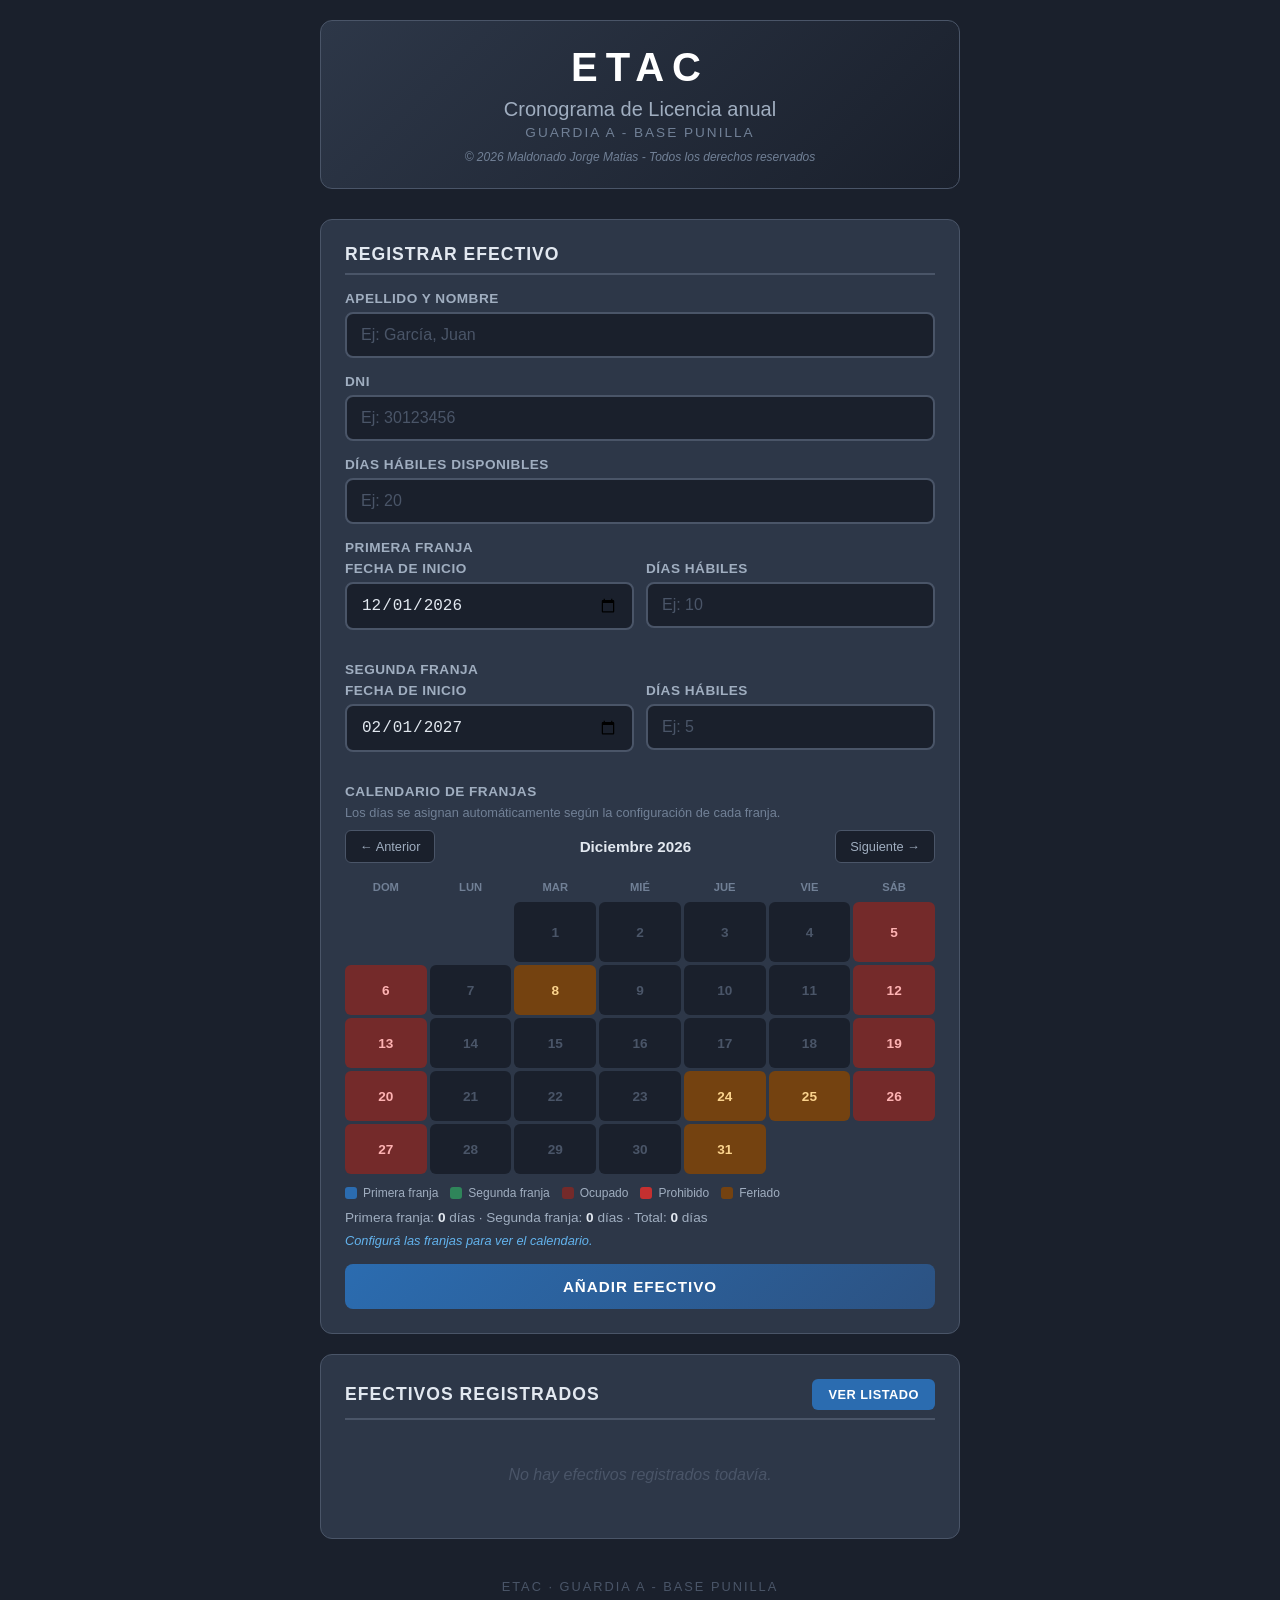
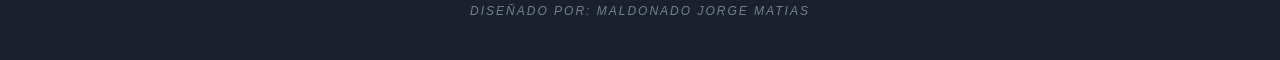
==== commit bc06ead6: "Update index.html" ====
--- a/index.html
+++ b/index.html
@@ -3,70 +3,1974 @@
 <head>
     <meta charset="UTF-8">
     <meta name="viewport" content="width=device-width, initial-scale=1.0">
-    <title>Variables de IIFF</title>
-    <link rel="stylesheet" href="styles.css">
+    <title>ETAC - Cronograma de Licencia Anual</title>
+    <style>
+        * {
+            margin: 0;
+            padding: 0;
+            box-sizing: border-box;
+        }
+
+        body {
+            font-family: 'Segoe UI', 'Roboto', 'Helvetica Neue', Arial, sans-serif;
+            background: #1a202c;
+            min-height: 100vh;
+            padding: 20px;
+            color: #e2e8f0;
+        }
+
+        .container {
+            max-width: 640px;
+            margin: 0 auto;
+            overflow-x: hidden;
+        }
+
+        header {
+            text-align: center;
+            margin-bottom: 30px;
+            padding: 24px;
+            background: linear-gradient(135deg, #2d3748 0%, #1a202c 100%);
+            border-radius: 12px;
+            border: 1px solid #4a5568;
+        }
+
+        .logo {
+            font-size: 2.5rem;
+            font-weight: 800;
+            color: #ffffff;
+            letter-spacing: 8px;
+            margin-bottom: 8px;
+            text-transform: uppercase;
+        }
+
+        header h1 {
+            font-size: 1.25rem;
+            color: #a0aec0;
+            font-weight: 400;
+            margin-bottom: 4px;
+        }
+
+        .subtitle {
+            color: #718096;
+            font-size: 0.85rem;
+            text-transform: uppercase;
+            letter-spacing: 2px;
+        }
+
+        .form-section, .list-section {
+            background: #2d3748;
+            border-radius: 12px;
+            padding: 24px;
+            margin-bottom: 20px;
+            border: 1px solid #4a5568;
+        }
+
+        h2 {
+            font-size: 1.1rem;
+            margin-bottom: 16px;
+            color: #e2e8f0;
+            font-weight: 600;
+            text-transform: uppercase;
+            letter-spacing: 1px;
+            border-bottom: 2px solid #4a5568;
+            padding-bottom: 8px;
+        }
+
+        .form-group {
+            margin-bottom: 16px;
+        }
+
+        .form-row {
+            display: flex;
+            gap: 12px;
+        }
+
+        .form-row .form-group {
+            flex: 1;
+        }
+
+        label {
+            display: block;
+            margin-bottom: 6px;
+            font-weight: 600;
+            font-size: 0.85rem;
+            color: #a0aec0;
+            text-transform: uppercase;
+            letter-spacing: 0.5px;
+        }
+
+        input {
+            width: 100%;
+            padding: 12px 14px;
+            background: #1a202c;
+            border: 2px solid #4a5568;
+            border-radius: 8px;
+            font-size: 1rem;
+            color: #e2e8f0;
+            transition: border-color 0.2s;
+        }
+
+        input:focus {
+            outline: none;
+            border-color: #63b3ed;
+        }
+
+        input::placeholder {
+            color: #4a5568;
+        }
+
+        .help-text {
+            font-size: 0.8rem;
+            color: #718096;
+            margin-bottom: 10px;
+        }
+
+        .calendar-nav {
+            display: flex;
+            align-items: center;
+            justify-content: space-between;
+            margin-bottom: 12px;
+        }
+
+        .btn-nav {
+            padding: 8px 14px;
+            background: #1a202c;
+            border: 1px solid #4a5568;
+            border-radius: 6px;
+            cursor: pointer;
+            font-size: 0.8rem;
+            color: #a0aec0;
+            transition: all 0.2s;
+        }
+
+        .btn-nav:hover {
+            background: #2d3748;
+            color: #e2e8f0;
+        }
+
+        .mes-label {
+            font-weight: 600;
+            color: #e2e8f0;
+            font-size: 0.95rem;
+        }
+
+        .calendario {
+            display: grid;
+            grid-template-columns: repeat(7, minmax(0, 1fr));
+            gap: 3px;
+            margin-bottom: 12px;
+            width: 100%;
+        }
+
+        .dia-header {
+            text-align: center;
+            font-size: 0.7rem;
+            font-weight: 600;
+            color: #718096;
+            padding: 6px 0;
+            text-transform: uppercase;
+        }
+
+        .dia {
+            min-height: 50px;
+            display: flex;
+            flex-direction: column;
+            align-items: center;
+            justify-content: center;
+            border-radius: 6px;
+            font-size: 0.85rem;
+            padding: 2px;
+            position: relative;
+            cursor: pointer;
+        }
+
+        .dia.vacio {
+            background: transparent;
+            min-height: 0;
+            cursor: default;
+        }
+
+        .dia.libre {
+            background: #1a202c;
+            color: #4a5568;
+        }
+
+        .dia.franja1 {
+            background: #2b6cb0;
+            color: #ffffff;
+            font-weight: 600;
+        }
+
+        .dia.franja2 {
+            background: #2f855a;
+            color: #ffffff;
+            font-weight: 600;
+        }
+
+        .dia.ocupado-otro {
+            background: #742a2a;
+            color: #feb2b2;
+        }
+
+        .dia.prohibido {
+            background: #c53030;
+            color: #ffffff;
+            font-weight: 700;
+            border: 2px solid #fc8181;
+        }
+
+        .dia.feriado {
+            background: #744210;
+            color: #fbd38d;
+        }
+
+        .dia .numero {
+            font-weight: 600;
+            font-size: 0.85rem;
+        }
+
+        .dia .apellido {
+            font-size: 0.6rem;
+            margin-top: 1px;
+            text-align: center;
+            line-height: 1;
+            max-width: 100%;
+            overflow: hidden;
+            text-overflow: ellipsis;
+            white-space: nowrap;
+        }
+
+        .dia.franja1 .apellido,
+        .dia.franja2 .apellido {
+            color: rgba(255,255,255,0.85);
+        }
+
+        .dia.ocupado-otro .apellido {
+            color: #feb2b2;
+        }
+
+        .dia.prohibido .apellido {
+            color: #ffffff;
+        }
+
+        .tooltip {
+            position: fixed;
+            background: #1a202c;
+            border: 1px solid #4a5568;
+            border-radius: 8px;
+            padding: 12px 16px;
+            font-size: 0.85rem;
+            color: #e2e8f0;
+            pointer-events: none;
+            z-index: 1000;
+            max-width: 250px;
+            box-shadow: 0 4px 20px rgba(0,0,0,0.5);
+            display: none;
+        }
+
+        .tooltip.visible {
+            display: block;
+        }
+
+        .tooltip .fecha {
+            font-weight: 600;
+            color: #63b3ed;
+            margin-bottom: 6px;
+            font-size: 0.9rem;
+        }
+
+        .tooltip .feriado {
+            color: #fbd38d;
+            font-weight: 600;
+            margin-bottom: 6px;
+            font-size: 0.85rem;
+        }
+
+        .tooltip .prohibido {
+            color: #fc8181;
+            font-weight: 600;
+            margin-bottom: 6px;
+            font-size: 0.85rem;
+        }
+
+        .tooltip .persona {
+            padding: 4px 0;
+            border-bottom: 1px solid #2d3748;
+        }
+
+        .tooltip .persona:last-child {
+            border-bottom: none;
+        }
+
+        .tooltip .persona .nombre {
+            font-weight: 600;
+        }
+
+        .tooltip .persona .franja {
+            font-size: 0.75rem;
+            color: #718096;
+        }
+
+        .tooltip .sin-vacaciones {
+            color: #4a5568;
+            font-style: italic;
+        }
+
+        .leyenda {
+            display: flex;
+            flex-wrap: wrap;
+            gap: 12px;
+            margin-bottom: 10px;
+        }
+
+        .item {
+            display: flex;
+            align-items: center;
+            gap: 6px;
+            font-size: 0.75rem;
+            color: #a0aec0;
+        }
+
+        .cuadrado {
+            width: 12px;
+            height: 12px;
+            border-radius: 3px;
+            display: inline-block;
+        }
+
+        .cuadrado.franja1 { background: #2b6cb0; }
+        .cuadrado.franja2 { background: #2f855a; }
+        .cuadrado.ocupado { background: #742a2a; }
+        .cuadrado.prohibido { background: #c53030; }
+        .cuadrado.feriado { background: #744210; }
+
+        .contador {
+            font-size: 0.85rem;
+            color: #a0aec0;
+        }
+
+        .contador strong {
+            color: #e2e8f0;
+        }
+
+        .ayuda-calendario {
+            font-size: 0.8rem;
+            color: #63b3ed;
+            margin-top: 8px;
+            font-style: italic;
+        }
+
+        .btn-submit {
+            width: 100%;
+            padding: 14px;
+            background: linear-gradient(135deg, #2b6cb0 0%, #2c5282 100%);
+            color: white;
+            border: none;
+            border-radius: 8px;
+            font-size: 0.95rem;
+            font-weight: 600;
+            cursor: pointer;
+            transition: all 0.2s;
+            text-transform: uppercase;
+            letter-spacing: 1px;
+        }
+
+        .btn-submit:hover {
+            background: linear-gradient(135deg, #3182ce 0%, #2b6cb0 100%);
+            transform: translateY(-1px);
+        }
+
+        .btn-cancelar {
+            width: 100%;
+            padding: 12px;
+            background: #1a202c;
+            color: #a0aec0;
+            border: 1px solid #4a5568;
+            border-radius: 8px;
+            font-size: 0.9rem;
+            font-weight: 600;
+            cursor: pointer;
+            margin-top: 8px;
+            transition: all 0.2s;
+            text-transform: uppercase;
+            letter-spacing: 1px;
+        }
+
+        .btn-cancelar:hover {
+            background: #2d3748;
+            color: #e2e8f0;
+        }
+
+        .mensaje {
+            margin-top: 12px;
+            padding: 12px;
+            border-radius: 8px;
+            font-size: 0.85rem;
+            display: none;
+        }
+
+        .mensaje.error {
+            display: block;
+            background: #742a2a;
+            color: #feb2b2;
+            border: 1px solid #9b2c2c;
+        }
+
+        .mensaje.exito {
+            display: block;
+            background: #276749;
+            color: #9ae6b4;
+            border: 1px solid #2f855a;
+        }
+
+        .list-header {
+            display: flex;
+            align-items: center;
+            justify-content: space-between;
+            margin-bottom: 16px;
+            border-bottom: 2px solid #4a5568;
+            padding-bottom: 8px;
+        }
+
+        .list-header h2 {
+            margin-bottom: 0;
+            border-bottom: none;
+            padding-bottom: 0;
+        }
+
+        .btn-listado {
+            padding: 8px 16px;
+            background: #2b6cb0;
+            color: white;
+            border: none;
+            border-radius: 6px;
+            cursor: pointer;
+            font-size: 0.8rem;
+            font-weight: 600;
+            transition: background 0.2s;
+            text-transform: uppercase;
+            letter-spacing: 0.5px;
+        }
+
+        .btn-listado:hover {
+            background: #3182ce;
+        }
+
+        .lista {
+            display: flex;
+            flex-direction: column;
+            gap: 10px;
+        }
+
+        .efectivo {
+            display: flex;
+            align-items: center;
+            gap: 12px;
+            padding: 14px 16px;
+            background: #1a202c;
+            border-radius: 8px;
+            border-left: 4px solid #2b6cb0;
+        }
+
+        .efectivo.prohibido {
+            border-left-color: #c53030;
+            background: #2d1b1b;
+        }
+
+        .circulo {
+            width: 12px;
+            height: 12px;
+            border-radius: 50%;
+            background: #c53030;
+            flex-shrink: 0;
+            display: none;
+        }
+
+        .efectivo.prohibido .circulo {
+            display: block;
+        }
+
+        .info {
+            flex: 1;
+        }
+
+        .info .nombre {
+            font-weight: 600;
+            color: #e2e8f0;
+            font-size: 0.95rem;
+        }
+
+        .info .detalles {
+            font-size: 0.8rem;
+            color: #718096;
+            margin-top: 2px;
+        }
+
+        .badge {
+            font-size: 0.7rem;
+            padding: 4px 10px;
+            border-radius: 4px;
+            font-weight: 600;
+            background: #c53030;
+            color: white;
+            display: none;
+            text-transform: uppercase;
+        }
+
+        .efectivo.prohibido .badge {
+            display: inline-block;
+        }
+
+        .btn-eliminar {
+            padding: 6px 12px;
+            background: #742a2a;
+            color: #feb2b2;
+            border: none;
+            border-radius: 6px;
+            cursor: pointer;
+            font-size: 0.75rem;
+            font-weight: 600;
+            transition: background 0.2s;
+            text-transform: uppercase;
+        }
+
+        .btn-eliminar:hover {
+            background: #9b2c2c;
+        }
+
+        .btn-editar {
+            padding: 6px 12px;
+            background: #2b6cb0;
+            color: #bee3f8;
+            border: none;
+            border-radius: 6px;
+            cursor: pointer;
+            font-size: 0.75rem;
+            font-weight: 600;
+            transition: background 0.2s;
+            text-transform: uppercase;
+        }
+
+        .btn-editar:hover {
+            background: #3182ce;
+        }
+
+        .btn-detalles {
+            padding: 6px 12px;
+            background: #2d3748;
+            color: #a0aec0;
+            border: 1px solid #4a5568;
+            border-radius: 6px;
+            cursor: pointer;
+            font-size: 0.75rem;
+            font-weight: 600;
+            transition: all 0.2s;
+            text-transform: uppercase;
+        }
+
+        .btn-detalles:hover {
+            background: #4a5568;
+            color: #e2e8f0;
+        }
+
+        .detalles-expandidos {
+            margin-top: 10px;
+            padding: 14px;
+            background: #1a202c;
+            border-radius: 8px;
+            border: 1px solid #4a5568;
+            display: none;
+        }
+
+        .detalles-expandidos.visible {
+            display: block;
+        }
+
+        .detalles-expandidos h3 {
+            font-size: 0.85rem;
+            color: #a0aec0;
+            margin-bottom: 10px;
+            text-transform: uppercase;
+            letter-spacing: 1px;
+        }
+
+        .detalles-expandidos .franja-info {
+            margin-bottom: 10px;
+            padding: 10px;
+            border-radius: 6px;
+            font-size: 0.85rem;
+        }
+
+        .detalles-expandidos .franja-info.franja1 {
+            background: rgba(43, 108, 176, 0.15);
+            border-left: 3px solid #2b6cb0;
+        }
+
+        .detalles-expandidos .franja-info.franja2 {
+            background: rgba(47, 133, 90, 0.15);
+            border-left: 3px solid #2f855a;
+        }
+
+        .detalles-expandidos .franja-info .titulo {
+            font-weight: 600;
+            margin-bottom: 4px;
+        }
+
+        .detalles-expandidos .franja-info.franja1 .titulo {
+            color: #63b3ed;
+        }
+
+        .detalles-expandidos .franja-info.franja2 .titulo {
+            color: #68d391;
+        }
+
+        .detalles-expandidos .franja-info .fechas {
+            color: #a0aec0;
+            font-size: 0.8rem;
+        }
+
+        .vacio {
+            text-align: center;
+            color: #4a5568;
+            padding: 30px;
+            font-style: italic;
+        }
+
+        footer {
+            text-align: center;
+            padding: 20px;
+            color: #4a5568;
+            font-size: 0.8rem;
+            text-transform: uppercase;
+            letter-spacing: 2px;
+        }
+
+        .autor {
+            font-size: 0.75rem;
+            margin-top: 10px;
+            color: #718096;
+            font-style: italic;
+        }
+
+        .modal {
+            position: fixed;
+            top: 0;
+            left: 0;
+            width: 100%;
+            height: 100%;
+            background: rgba(0, 0, 0, 0.7);
+            display: none;
+            align-items: center;
+            justify-content: center;
+            z-index: 2000;
+            padding: 20px;
+        }
+
+        .modal.visible {
+            display: flex;
+        }
+
+        .modal-contenido {
+            background: #2d3748;
+            border-radius: 12px;
+            border: 1px solid #4a5568;
+            max-width: 900px;
+            width: 100%;
+            max-height: 90vh;
+            overflow-y: auto;
+            padding: 24px;
+        }
+
+        .modal-header {
+            display: flex;
+            align-items: center;
+            justify-content: space-between;
+            margin-bottom: 16px;
+        }
+
+        .modal-header h2 {
+            margin-bottom: 0;
+            border-bottom: none;
+            padding-bottom: 0;
+        }
+
+        .btn-cerrar-modal {
+            background: none;
+            border: none;
+            color: #a0aec0;
+            font-size: 1.5rem;
+            cursor: pointer;
+            padding: 4px 8px;
+            transition: color 0.2s;
+        }
+
+        .btn-cerrar-modal:hover {
+            color: #e2e8f0;
+        }
+
+        .modal-acciones {
+            display: flex;
+            gap: 10px;
+            margin-bottom: 16px;
+        }
+
+        .btn-exportar, .btn-imprimir, .btn-importar {
+            padding: 10px 20px;
+            border: none;
+            border-radius: 6px;
+            cursor: pointer;
+            font-size: 0.85rem;
+            font-weight: 600;
+            transition: all 0.2s;
+            text-transform: uppercase;
+            letter-spacing: 0.5px;
+        }
+
+        .btn-exportar {
+            background: #2f855a;
+            color: white;
+        }
+
+        .btn-exportar:hover {
+            background: #38a169;
+        }
+
+        .btn-importar {
+            background: #2f855a;
+            color: white;
+        }
+
+        .btn-importar:hover {
+            background: #38a169;
+        }
+
+        .btn-imprimir {
+            background: #2b6cb0;
+            color: white;
+        }
+
+        .btn-imprimir:hover {
+            background: #3182ce;
+        }
+
+        .modal-tabla {
+            overflow-x: auto;
+        }
+
+        .modal-tabla table {
+            width: 100%;
+            border-collapse: collapse;
+            font-size: 0.85rem;
+        }
+
+        .modal-tabla th,
+        .modal-tabla td {
+            padding: 10px 12px;
+            text-align: left;
+            border-bottom: 1px solid #4a5568;
+        }
+
+        .modal-tabla th {
+            background: #1a202c;
+            color: #a0aec0;
+            font-weight: 600;
+            text-transform: uppercase;
+            font-size: 0.75rem;
+            letter-spacing: 0.5px;
+        }
+
+        .modal-tabla td {
+            color: #e2e8f0;
+        }
+
+        .modal-tabla tr:hover td {
+            background: rgba(255, 255, 255, 0.03);
+        }
+
+        .modal-tabla .sin-franja {
+            color: #4a5568;
+            font-style: italic;
+        }
+
+        .modal-tabla .dias-restantes {
+            color: #68d391;
+            font-weight: 600;
+        }
+
+        .modal-tabla .dias-agotados {
+            color: #fc8181;
+            font-weight: 600;
+        }
+
+        @media print {
+            body * {
+                visibility: hidden;
+            }
+
+            .modal,
+            .modal * {
+                visibility: visible;
+            }
+
+            .modal {
+                position: absolute;
+                top: 0;
+                left: 0;
+                width: 100%;
+                height: auto;
+                background: white;
+                padding: 0;
+            }
+
+            .modal-contenido {
+                background: white;
+                border: none;
+                max-width: 100%;
+                max-height: none;
+                overflow: visible;
+                color: black;
+            }
+
+            .modal-header h2 {
+                color: black;
+            }
+
+            .modal-acciones {
+                display: none;
+            }
+
+            .btn-cerrar-modal {
+                display: none;
+            }
+
+            .modal-tabla th {
+                background: #e2e8f0;
+                color: black;
+            }
+
+            .modal-tabla td {
+                color: black;
+                border-bottom: 1px solid #ccc;
+            }
+
+            .modal-tabla .sin-franja {
+                color: #666;
+            }
+
+            .modal-tabla .dias-restantes,
+            .modal-tabla .dias-agotados {
+                color: black;
+            }
+        }
+
+        @media (max-width: 480px) {
+            body {
+                padding: 12px;
+            }
+
+            .logo {
+                font-size: 2rem;
+                letter-spacing: 6px;
+            }
+
+            header h1 {
+                font-size: 1rem;
+            }
+
+            .form-section, .list-section {
+                padding: 18px;
+            }
+
+            .form-row {
+                flex-direction: column;
+                gap: 0;
+            }
+
+            .dia {
+                min-height: 40px;
+            }
+
+            .dia .apellido {
+                font-size: 0.55rem;
+            }
+
+            .list-header {
+                flex-direction: column;
+                gap: 10px;
+                align-items: flex-start;
+            }
+
+            .modal-acciones {
+                flex-direction: column;
+            }
+
+            .btn-exportar, .btn-imprimir, .btn-importar {
+                width: 100%;
+            }
+        }
+    </style>
 </head>
 <body>
     <div class="container">
         <header>
-            <h1>🔥 Variables de IIFF</h1>
-            <p class="subtitle">Registro del comportamiento del fuego</p>
+            <div class="logo">ETAC</div>
+            <h1>Cronograma de Licencia anual</h1>
+            <p class="subtitle">Guardia A - BASE PUNILLA</p>
+            <p class="autor">© 2026 Maldonado Jorge Matias - Todos los derechos reservados</p>
         </header>
 
-        <section class="card">
-            <h2>Nuevo registro</h2>
-            <form id="formRegistro">
-                <label for="nombre">Nombre</label>
-                <input type="text" id="nombre" required>
-
-                <label for="apellido">Apellido</label>
-                <input type="text" id="apellido" required>
-
-                <label for="institucion">Institución</label>
-                <input type="text" id="institucion" required>
-
-                <label for="fecha">Fecha y hora (automática)</label>
-                <input type="datetime-local" id="fecha" required readonly>
-
-                <label for="longitud">Longitud de llama (metros)</label>
-                <input type="number" id="longitud" step="0.1" min="0">
-                <small>Referencia: longitud de llama = altura total de la zona flameante medida en horizontal/vertical. Ej: matorral bajo ≈ 1 m.</small>
-
-                <label for="altura">Altura de llama (metros)</label>
-                <input type="number" id="altura" step="0.1" min="0">
-                <small>Referencia: Pino = 8/10 m de altura · Altura de un hombre ≈ 1.8 m · Matorral bajo ≈ 0.5 m.</small>
-
-                <label for="velocidad">Velocidad de propagación (metros por minuto)</label>
-                <input type="number" id="velocidad" step="1" min="0">
-                <small>Referencia: Fuego lento = 1 m/min · Velocidad media = 10 m/min · Rápido = más de 30/40 m/min.</small>
-
-                <h3>Ubicación</h3>
-                <p class="ayuda">Las coordenadas se cargan solas con el GPS del teléfono, pero podés modificarlas si es necesario.</p>
-                <div class="fila">
-                    <input type="number" id="latitud" step="any" placeholder="Latitud">
-                    <input type="number" id="longitudPos" step="any" placeholder="Longitud">
+        <section class="form-section">
+            <h2 id="formTitulo">Registrar efectivo</h2>
+            <form id="vacationForm">
+                <input type="hidden" id="editandoId" value="">
+
+                <div class="form-group">
+                    <label for="nombre">Apellido y Nombre</label>
+                    <input type="text" id="nombre" placeholder="Ej: García, Juan" required>
                 </div>
-                <button type="button" id="btnGeo" class="btn-secundario">📍 Actualizar ubicación del teléfono</button>
-
-                <label for="sector">Sector del incendio (opcional)</label>
-                <input type="text" id="sector" placeholder="Ej: Frente norte, Sector Alfa">
-
-                <h3>Carga por audio</h3>
-                <p class="ayuda">Dictá el reporte de forma coloquial y la app detectará los valores. Ej: "El fuego avanza rapidísimo, las llamas miden unos 5 metros..."</p>
-                <button type="button" id="btnGrabar" class="btn-secundario">🎙️ Grabar audio</button>
-                <textarea id="transcripcion" rows="4" placeholder="Transcripción del audio..."></textarea>
-                <button type="button" id="btnDetectar" class="btn-secundario">Detectar valores del texto</button>
-
-                <button type="submit" class="btn-principal">Guardar registro</button>
+
+                <div class="form-group">
+                    <label for="dni">DNI</label>
+                    <input type="text" id="dni" placeholder="Ej: 30123456" required>
+                </div>
+
+                <div class="form-group">
+                    <label for="diasDisponibles">Días hábiles disponibles</label>
+                    <input type="number" id="diasDisponibles" min="1" placeholder="Ej: 20" required>
+                </div>
+
+                <div class="form-group">
+                    <label>Primera franja</label>
+                    <div class="form-row">
+                        <div class="form-group">
+                            <label for="fechaInicio">Fecha de inicio</label>
+                            <input type="date" id="fechaInicio" required>
+                        </div>
+                        <div class="form-group">
+                            <label for="diasFranja1">Días hábiles</label>
+                            <input type="number" id="diasFranja1" min="0" placeholder="Ej: 10">
+                        </div>
+                    </div>
+                </div>
+
+                <div class="form-group">
+                    <label>Segunda franja</label>
+                    <div class="form-row">
+                        <div class="form-group">
+                            <label for="fechaInicioFranja2">Fecha de inicio</label>
+                            <input type="date" id="fechaInicioFranja2">
+                        </div>
+                        <div class="form-group">
+                            <label for="diasFranja2">Días hábiles</label>
+                            <input type="number" id="diasFranja2" min="0" placeholder="Ej: 5">
+                        </div>
+                    </div>
+                </div>
+
+                <div class="form-group">
+                    <label>Calendario de franjas</label>
+                    <p class="help-text">Los días se asignan automáticamente según la configuración de cada franja.</p>
+                    <div class="calendar-nav">
+                        <button type="button" id="mesAnterior" class="btn-nav">← Anterior</button>
+                        <span id="mesActual" class="mes-label"></span>
+                        <button type="button" id="mesSiguiente" class="btn-nav">Siguiente →</button>
+                    </div>
+                    <div id="calendario" class="calendario"></div>
+                    <div class="leyenda">
+                        <span class="item"><span class="cuadrado franja1"></span> Primera franja</span>
+                        <span class="item"><span class="cuadrado franja2"></span> Segunda franja</span>
+                        <span class="item"><span class="cuadrado ocupado"></span> Ocupado</span>
+                        <span class="item"><span class="cuadrado prohibido"></span> Prohibido</span>
+                        <span class="item"><span class="cuadrado feriado"></span> Feriado</span>
+                    </div>
+                    <p class="contador">
+                        Primera franja: <strong id="contadorFranja1">0</strong> días ·
+                        Segunda franja: <strong id="contadorFranja2">0</strong> días ·
+                        Total: <strong id="contadorTotal">0</strong> días
+                    </p>
+                    <p id="ayudaCalendario" class="ayuda-calendario">Configurá las franjas para ver el calendario.</p>
+                </div>
+
+                <button type="submit" class="btn-submit" id="btnSubmit">Añadir efectivo</button>
+                <button type="button" class="btn-cancelar" id="btnCancelar" style="display:none;">Cancelar edición</button>
             </form>
+            <p id="mensaje" class="mensaje"></p>
         </section>
 
-        <section class="card">
-            <h2>Registros guardados</h2>
-            <div id="lista"></div>
-            <button type="button" id="btnInforme" class="btn-principal">📄 Generar archivo para Mesa de Comando</button>
+        <section class="list-section">
+            <div class="list-header">
+                <h2>Efectivos registrados</h2>
+                <button type="button" class="btn-listado" id="btnListado">Ver listado</button>
+            </div>
+            <div id="lista" class="lista"></div>
         </section>
+
+        <footer>
+            <p>ETAC · Guardia A - BASE PUNILLA</p>
+            <p class="autor">Diseñado por: Maldonado Jorge Matias</p>
+        </footer>
     </div>
-    <script src="app.js"></script>
+
+    <div id="modalListado" class="modal">
+        <div class="modal-contenido">
+            <div class="modal-header">
+                <h2>Listado de efectivos</h2>
+                <button type="button" class="btn-cerrar-modal" id="btnCerrarModal">✕</button>
+            </div>
+            <div class="modal-acciones">
+                <button type="button" class="btn-exportar" id="btnExportar">Exportar CSV</button>
+                <button type="button" class="btn-importar" id="btnImportar">Importar CSV</button>
+                <button type="button" class="btn-imprimir" id="btnImprimir">Imprimir</button>
+            </div>
+            <input type="file" id="fileImport" accept=".csv" style="display:none;">
+            <div class="modal-tabla">
+                <table id="tablaListado">
+                    <thead>
+                        <tr>
+                            <th>Apellido y Nombre</th>
+                            <th>Días disponibles</th>
+                            <th>Días usados</th>
+                            <th>Días restantes</th>
+                            <th>1ª Franja (Inicio - Fin)</th>
+                            <th>2ª Franja (Inicio - Fin)</th>
+                        </tr>
+                    </thead>
+                    <tbody id="cuerpoTabla"></tbody>
+                </table>
+            </div>
+        </div>
+    </div>
+
+    <div id="tooltip" class="tooltip"></div>
+
+    <script>
+    // ============================================
+    // ETAC - Cronograma de Licencia Anual
+    // Guardia A - BASE PUNILLA
+    // Diseñado por: Maldonado Jorge Matias
+    // ============================================
+
+    const FERIADOS = {
+        '2026-12-08': 'Inmaculada Concepción',
+        '2026-12-24': 'Noche Buena',
+        '2026-12-25': 'Navidad',
+        '2026-12-31': 'Año Viejo',
+        '2027-01-01': 'Año Nuevo',
+        '2027-02-08': 'Carnaval',
+        '2027-02-09': 'Carnaval',
+        '2027-03-24': 'Día Nacional de la Memoria por la Verdad y la Justicia',
+        '2027-03-26': 'Viernes Santo',
+        '2027-04-02': 'Día del Veterano y de los Caídos en la Guerra de Malvinas',
+        '2027-05-01': 'Día del Trabajador',
+        '2027-05-25': 'Día de la Revolución de Mayo',
+        '2027-06-20': 'Paso a la Inmortalidad del General Manuel Belgrano',
+    };
+
+    const FECHA_MINIMA = '2026-12-01';
+    const FECHA_MAXIMA = '2027-06-30';
+    const MAX_SIMULTANEAS = 3;
+    const STORAGE_KEY = 'vacaciones_efectivos';
+
+    let mesMostrado = new Date();
+    let editandoId = null;
+
+    function formatearFechaLocal(fecha) {
+        const año = fecha.getFullYear();
+        const mes = String(fecha.getMonth() + 1).padStart(2, '0');
+        const dia = String(fecha.getDate()).padStart(2, '0');
+        return año + '-' + mes + '-' + dia;
+    }
+
+    function esDiaNoHabil(fechaStr) {
+        const fecha = new Date(fechaStr + 'T00:00:00');
+        const diaSemana = fecha.getDay();
+        return diaSemana === 0 || diaSemana === 6 || FERIADOS.hasOwnProperty(fechaStr);
+    }
+
+    function obtenerDiasHabiles(fechaInicio, fechaFin) {
+        const dias = [];
+        let actual = new Date(fechaInicio + 'T00:00:00');
+        const fin = new Date(fechaFin + 'T00:00:00');
+        while (actual <= fin) {
+            const fechaStr = formatearFechaLocal(actual);
+            if (!esDiaNoHabil(fechaStr)) {
+                dias.push(fechaStr);
+            }
+            actual.setDate(actual.getDate() + 1);
+        }
+        return dias;
+    }
+
+    function obtenerPrimerosDiasHabiles(fechaInicio, cantidad) {
+        const dias = [];
+        let actual = new Date(fechaInicio + 'T00:00:00');
+        let contador = 0;
+        while (contador < cantidad) {
+            const fechaStr = formatearFechaLocal(actual);
+            if (!esDiaNoHabil(fechaStr)) {
+                dias.push(fechaStr);
+                contador++;
+            }
+            actual.setDate(actual.getDate() + 1);
+        }
+        return dias;
+    }
+
+    function contarEnDia(fechaStr, efectivos) {
+        let count = 0;
+        for (let i = 0; i < efectivos.length; i++) {
+            if (efectivos[i].dias.indexOf(fechaStr) !== -1) {
+                count++;
+            }
+        }
+        return count;
+    }
+
+    function obtenerApellidosEnDia(fechaStr, efectivos) {
+        const apellidos = [];
+        for (let i = 0; i < efectivos.length; i++) {
+            if (efectivos[i].dias.indexOf(fechaStr) !== -1) {
+                const nombre = efectivos[i].nombre;
+                const partes = nombre.split(',');
+                apellidos.push(partes[0].trim());
+            }
+        }
+        return apellidos;
+    }
+
+    function obtenerEfectivosEnDia(fechaStr, efectivos) {
+        const personas = [];
+        for (let i = 0; i < efectivos.length; i++) {
+            const ef = efectivos[i];
+            if (ef.dias.indexOf(fechaStr) !== -1) {
+                let franja = '';
+                if (ef.franja1.indexOf(fechaStr) !== -1) {
+                    franja = '1ª franja';
+                } else if (ef.franja2.indexOf(fechaStr) !== -1) {
+                    franja = '2ª franja';
+                }
+                personas.push({ nombre: ef.nombre, franja: franja });
+            }
+        }
+        return personas;
+    }
+
+    function formatearFechaLegible(fechaStr) {
+        if (!fechaStr) return '';
+        const partes = fechaStr.split('-');
+        return partes[2] + '/' + partes[1] + '/' + partes[0];
+    }
+
+    function cargarEfectivos() {
+        try {
+            const datos = localStorage.getItem(STORAGE_KEY);
+            return datos ? JSON.parse(datos) : [];
+        } catch (e) {
+            return [];
+        }
+    }
+
+    function guardarEfectivos(efectivos) {
+        try {
+            localStorage.setItem(STORAGE_KEY, JSON.stringify(efectivos));
+        } catch (e) {
+            // Si no se puede guardar, continuar sin error
+        }
+    }
+
+    function obtenerDiasDelMes(año, mes) {
+        const primerDia = new Date(año, mes, 1);
+        const ultimoDia = new Date(año, mes + 1, 0);
+        const diasEnMes = ultimoDia.getDate();
+        const diaSemanaInicio = primerDia.getDay();
+        const dias = [];
+        for (let i = 0; i < diaSemanaInicio; i++) {
+            dias.push(null);
+        }
+        for (let d = 1; d <= diasEnMes; d++) {
+            const fecha = new Date(año, mes, d);
+            dias.push(formatearFechaLocal(fecha));
+        }
+        return dias;
+    }
+
+    function obtenerNombreMes(año, mes) {
+        const meses = [
+            'Enero', 'Febrero', 'Marzo', 'Abril', 'Mayo', 'Junio',
+            'Julio', 'Agosto', 'Septiembre', 'Octubre', 'Noviembre', 'Diciembre'
+        ];
+        return meses[mes] + ' ' + año;
+    }
+
+    function calcularFranjas(fechaInicio, diasFranja1, fechaInicioFranja2, diasFranja2) {
+        const franja1 = [];
+        if (fechaInicio && diasFranja1 > 0) {
+            const dias = obtenerPrimerosDiasHabiles(fechaInicio, diasFranja1);
+            for (let i = 0; i < dias.length; i++) {
+                franja1.push(dias[i]);
+            }
+        }
+        const franja2 = [];
+        if (fechaInicioFranja2 && diasFranja2 > 0) {
+            const dias = obtenerPrimerosDiasHabiles(fechaInicioFranja2, diasFranja2);
+            for (let i = 0; i < dias.length; i++) {
+                franja2.push(dias[i]);
+            }
+        }
+        return { franja1: franja1, franja2: franja2 };
+    }
+
+    function renderizarCalendario() {
+        const calendario = document.getElementById('calendario');
+        const mesLabel = document.getElementById('mesActual');
+        const ayuda = document.getElementById('ayudaCalendario');
+        const efectivos = cargarEfectivos();
+
+        const fechaInicio = document.getElementById('fechaInicio').value;
+        const diasF1 = parseInt(document.getElementById('diasFranja1').value, 10) || 0;
+        const fechaInicioF2 = document.getElementById('fechaInicioFranja2').value;
+        const diasF2 = parseInt(document.getElementById('diasFranja2').value, 10) || 0;
+
+        let franja1 = [];
+        let franja2 = [];
+        let hayFranjas = false;
+
+        if (fechaInicio && diasF1 > 0) {
+            const calculado = calcularFranjas(fechaInicio, diasF1, fechaInicioF2, diasF2);
+            franja1 = calculado.franja1;
+            franja2 = calculado.franja2;
+            hayFranjas = true;
+        } else if (fechaInicioF2 && diasF2 > 0) {
+            const calculado = calcularFranjas(fechaInicio, diasF1, fechaInicioF2, diasF2);
+            franja2 = calculado.franja2;
+            hayFranjas = true;
+        }
+
+        if (ayuda) {
+            if (hayFranjas) {
+                ayuda.style.display = 'none';
+            } else {
+                ayuda.style.display = 'block';
+            }
+        }
+
+        const año = mesMostrado.getFullYear();
+        const mes = mesMostrado.getMonth();
+
+        mesLabel.textContent = obtenerNombreMes(año, mes);
+
+        const dias = obtenerDiasDelMes(año, mes);
+        const diasSemana = ['Dom', 'Lun', 'Mar', 'Mié', 'Jue', 'Vie', 'Sáb'];
+
+        let html = '';
+        for (let i = 0; i < diasSemana.length; i++) {
+            html += '<div class="dia-header">' + diasSemana[i] + '</div>';
+        }
+
+        for (let i = 0; i < dias.length; i++) {
+            const fechaStr = dias[i];
+
+            if (!fechaStr) {
+                html += '<div class="dia vacio"></div>';
+                continue;
+            }
+
+            const fecha = new Date(fechaStr + 'T00:00:00');
+            const diaSemana = fecha.getDay();
+            const esFeriado = FERIADOS.hasOwnProperty(fechaStr);
+            const esFinde = diaSemana === 0 || diaSemana === 6;
+
+            const apellidos = obtenerApellidosEnDia(fechaStr, efectivos);
+            const enFranja1 = franja1.indexOf(fechaStr) !== -1;
+            const enFranja2 = franja2.indexOf(fechaStr) !== -1;
+
+            const cantidadEnDia = contarEnDia(fechaStr, efectivos);
+            const esProhibido = cantidadEnDia > MAX_SIMULTANEAS;
+
+            let clase = 'dia ';
+
+            if (esFeriado) {
+                clase += 'feriado';
+            } else if (esFinde) {
+                clase += 'ocupado-otro';
+            } else if (esProhibido) {
+                clase += 'prohibido';
+            } else if (enFranja1) {
+                clase += 'franja1';
+            } else if (enFranja2) {
+                clase += 'franja2';
+            } else if (apellidos.length > 0) {
+                clase += 'ocupado-otro';
+            } else {
+                clase += 'libre';
+            }
+
+            let apellidoHtml = '';
+            if (apellidos.length > 0) {
+                apellidoHtml = '<span class="apellido">' + apellidos.join(', ') + '</span>';
+            }
+
+            html += '<div class="' + clase + '" data-fecha="' + fechaStr + '"><span class="numero">' + fecha.getDate() + '</span>' + apellidoHtml + '</div>';
+        }
+
+        calendario.innerHTML = html;
+
+        const diasConFecha = calendario.querySelectorAll('.dia[data-fecha]');
+        for (let i = 0; i < diasConFecha.length; i++) {
+            diasConFecha[i].addEventListener('mouseenter', mostrarTooltip);
+            diasConFecha[i].addEventListener('mouseleave', ocultarTooltip);
+            diasConFecha[i].addEventListener('click', mostrarTooltip);
+        }
+
+        document.getElementById('contadorFranja1').textContent = franja1.length;
+        document.getElementById('contadorFranja2').textContent = franja2.length;
+        document.getElementById('contadorTotal').textContent = franja1.length + franja2.length;
+    }
+
+    function mostrarTooltip(event) {
+        const fechaStr = event.currentTarget.dataset.fecha;
+        const efectivos = cargarEfectivos();
+        const tooltip = document.getElementById('tooltip');
+
+        const personas = obtenerEfectivosEnDia(fechaStr, efectivos);
+        const esFeriado = FERIADOS.hasOwnProperty(fechaStr);
+        const cantidadEnDia = contarEnDia(fechaStr, efectivos);
+        const esProhibido = cantidadEnDia > MAX_SIMULTANEAS;
+
+        let html = '<div class="fecha">' + formatearFechaLegible(fechaStr) + '</div>';
+
+        if (esFeriado) {
+            html += '<div class="feriado">' + FERIADOS[fechaStr] + '</div>';
+        }
+
+        if (esProhibido) {
+            html += '<div class="prohibido">Supera el cupo (' + cantidadEnDia + ' personas)</div>';
+        }
+
+        if (personas.length === 0) {
+            html += '<div class="sin-vacaciones">Sin licencia</div>';
+        } else {
+            for (let i = 0; i < personas.length; i++) {
+                html += '<div class="persona"><div class="nombre">' + personas[i].nombre + '</div><div class="franja">' + personas[i].franja + '</div></div>';
+            }
+        }
+
+        tooltip.innerHTML = html;
+        tooltip.classList.add('visible');
+
+        const rect = event.currentTarget.getBoundingClientRect();
+        const tooltipRect = tooltip.getBoundingClientRect();
+
+        let left = rect.left + rect.width / 2 - tooltipRect.width / 2;
+        let top = rect.top - tooltipRect.height - 8;
+
+        if (left < 8) left = 8;
+        if (left + tooltipRect.width > window.innerWidth - 8) {
+            left = window.innerWidth - tooltipRect.width - 8;
+        }
+        if (top < 8) top = rect.bottom + 8;
+
+        tooltip.style.left = left + 'px';
+        tooltip.style.top = top + 'px';
+    }
+
+    function ocultarTooltip() {
+        const tooltip = document.getElementById('tooltip');
+        tooltip.classList.remove('visible');
+    }
+
+    function validarFormulario(nombre, dni, diasDisponibles, fechaInicio, diasF1, fechaInicioF2, diasF2) {
+        if (!nombre.trim()) {
+            return 'El apellido y nombre son obligatorios.';
+        }
+
+        if (!dni.trim()) {
+            return 'El DNI es obligatorio.';
+        }
+
+        if (!diasDisponibles || diasDisponibles < 1) {
+            return 'Los días hábiles disponibles son obligatorios y deben ser al menos 1.';
+        }
+
+        if (!fechaInicio) {
+            return 'La fecha de inicio de la primera franja es obligatoria.';
+        }
+
+        if (fechaInicio < FECHA_MINIMA || fechaInicio > FECHA_MAXIMA) {
+            return 'Las fechas deben estar entre el 01/12/2026 y el 30/06/2027.';
+        }
+
+        if (diasF1 < 0) {
+            return 'Los días de la primera franja no pueden ser negativos.';
+        }
+
+        if (fechaInicioF2 || diasF2 > 0) {
+            if (!fechaInicioF2) {
+                return 'Si completás días de la segunda franja, también necesitás la fecha de inicio.';
+            }
+            if (diasF2 <= 0) {
+                return 'Si completás la fecha de la segunda franja, también necesitás los días hábiles.';
+            }
+            if (fechaInicioF2 < FECHA_MINIMA || fechaInicioF2 > FECHA_MAXIMA) {
+                return 'Las fechas deben estar entre el 01/12/2026 y el 30/06/2027.';
+            }
+        }
+
+        const calculado = calcularFranjas(fechaInicio, diasF1, fechaInicioF2, diasF2);
+        const totalDias = calculado.franja1.length + calculado.franja2.length;
+
+        if (totalDias > diasDisponibles) {
+            return 'No podés tomar más días de los que tenés disponibles. Tenés ' + diasDisponibles + ' días y querés tomar ' + totalDias + '.';
+        }
+
+        return null;
+    }
+
+    function agregarEfectivo(nombre, dni, diasDisponibles, fechaInicio, diasF1, fechaInicioF2, diasF2) {
+        const efectivos = cargarEfectivos();
+        const calculado = calcularFranjas(fechaInicio, diasF1, fechaInicioF2, diasF2);
+
+        const todosDias = calculado.franja1.concat(calculado.franja2);
+        todosDias.sort();
+
+        const nuevo = {
+            id: Date.now(),
+            nombre: nombre.trim(),
+            dni: dni.trim(),
+            diasDisponibles: diasDisponibles,
+            fechaInicio: fechaInicio,
+            dias: todosDias,
+            franja1: calculado.franja1,
+            franja2: calculado.franja2,
+        };
+
+        efectivos.push(nuevo);
+        guardarEfectivos(efectivos);
+    }
+
+    function actualizarEfectivo(id, nombre, dni, diasDisponibles, fechaInicio, diasF1, fechaInicioF2, diasF2) {
+        const efectivos = cargarEfectivos();
+        let index = -1;
+
+        for (let i = 0; i < efectivos.length; i++) {
+            if (efectivos[i].id === id) {
+                index = i;
+                break;
+            }
+        }
+
+        if (index === -1) return;
+
+        const calculado = calcularFranjas(fechaInicio, diasF1, fechaInicioF2, diasF2);
+
+        const todosDias = calculado.franja1.concat(calculado.franja2);
+        todosDias.sort();
+
+        efectivos[index].nombre = nombre.trim();
+        efectivos[index].dni = dni.trim();
+        efectivos[index].diasDisponibles = diasDisponibles;
+        efectivos[index].fechaInicio = fechaInicio;
+        efectivos[index].dias = todosDias;
+        efectivos[index].franja1 = calculado.franja1;
+        efectivos[index].franja2 = calculado.franja2;
+
+        guardarEfectivos(efectivos);
+    }
+
+    function eliminarEfectivo(id) {
+        const efectivos = cargarEfectivos();
+        const nuevos = [];
+
+        for (let i = 0; i < efectivos.length; i++) {
+            if (efectivos[i].id !== id) {
+                nuevos.push(efectivos[i]);
+            }
+        }
+
+        guardarEfectivos(nuevos);
+    }
+
+    function renderizarLista() {
+        const lista = document.getElementById('lista');
+        const efectivos = cargarEfectivos();
+
+        if (efectivos.length === 0) {
+            lista.innerHTML = '<p class="vacio">No hay efectivos registrados todavía.</p>';
+            return;
+        }
+
+        efectivos.sort(function(a, b) {
+            return a.nombre.localeCompare(b.nombre, 'es');
+        });
+
+        let html = '';
+
+        for (let i = 0; i < efectivos.length; i++) {
+            const ef = efectivos[i];
+
+            let diasSobrecargados = 0;
+            for (let j = 0; j < ef.dias.length; j++) {
+                if (contarEnDia(ef.dias[j], efectivos) > MAX_SIMULTANEAS) {
+                    diasSobrecargados++;
+                }
+            }
+            const prohibido = diasSobrecargados > 0;
+
+            const clase = prohibido ? 'prohibido' : '';
+            const circulo = prohibido ? '<span class="circulo"></span>' : '';
+            const badge = prohibido ? '<span class="badge">Prohibido</span>' : '';
+
+            const finFranja1 = ef.franja1.length > 0 ? ef.franja1[ef.franja1.length - 1] : null;
+            const finFranja2 = ef.franja2.length > 0 ? ef.franja2[ef.franja2.length - 1] : null;
+
+            const diasUsados = ef.dias.length;
+            const diasRestantes = ef.diasDisponibles - diasUsados;
+
+            html += '<div class="efectivo ' + clase + '">';
+            html += circulo;
+            html += '<div class="info">';
+            html += '<div class="nombre">' + ef.nombre + '</div>';
+            html += '<div class="detalles">DNI: ' + ef.dni + ' · Disponibles: ' + ef.diasDisponibles + ' · Usados: ' + diasUsados + ' · Restantes: ' + diasRestantes + '</div>';
+            html += '</div>';
+            html += badge;
+            html += '<button class="btn-detalles" data-id="' + ef.id + '">Detalles</button>';
+            html += '<button class="btn-editar" data-id="' + ef.id + '">Editar</button>';
+            html += '<button class="btn-eliminar" data-id="' + ef.id + '">Eliminar</button>';
+            html += '</div>';
+
+            html += '<div class="detalles-expandidos" id="detalles-' + ef.id + '">';
+            html += '<h3>Detalle de licencia</h3>';
+            html += '<div class="franja-info franja1">';
+            html += '<div class="titulo">Primera franja</div>';
+            html += '<div class="fechas">Inicio: ' + formatearFechaLegible(ef.fechaInicio) + ' · Fin: ' + formatearFechaLegible(finFranja1) + ' · ' + ef.franja1.length + ' días hábiles</div>';
+            html += '</div>';
+
+            if (ef.franja2.length > 0) {
+                html += '<div class="franja-info franja2">';
+                html += '<div class="titulo">Segunda franja</div>';
+                html += '<div class="fechas">Inicio: ' + formatearFechaLegible(ef.franja2[0]) + ' · Fin: ' + formatearFechaLegible(finFranja2) + ' · ' + ef.franja2.length + ' días hábiles</div>';
+                html += '</div>';
+            }
+
+            html += '<div class="franja-info" style="background: rgba(99, 179, 237, 0.1); border-left: 3px solid #63b3ed;">';
+            html += '<div class="titulo" style="color: #63b3ed;">Resumen de días</div>';
+            html += '<div class="fechas">Disponibles: ' + ef.diasDisponibles + ' · Usados: ' + diasUsados + ' · Restantes: ' + diasRestantes + '</div>';
+            html += '</div>';
+
+            html += '</div>';
+        }
+
+        lista.innerHTML = html;
+
+        const botonesEliminar = lista.querySelectorAll('.btn-eliminar');
+        for (let i = 0; i < botonesEliminar.length; i++) {
+            botonesEliminar[i].addEventListener('click', function() {
+                const id = parseInt(this.dataset.id, 10);
+                const efectivos = cargarEfectivos();
+                let ef = null;
+                for (let j = 0; j < efectivos.length; j++) {
+                    if (efectivos[j].id === id) {
+                        ef = efectivos[j];
+                        break;
+                    }
+                }
+                const nombre = ef ? ef.nombre : '';
+                const confirmacion = confirm('¿Estás seguro de que querés eliminar a ' + nombre + '?\n\nEsta acción no se puede deshacer.');
+                if (confirmacion) {
+                    eliminarEfectivo(id);
+                    renderizarLista();
+                    renderizarCalendario();
+                }
+            });
+        }
+
+        const botonesEditar = lista.querySelectorAll('.btn-editar');
+        for (let i = 0; i < botonesEditar.length; i++) {
+            botonesEditar[i].addEventListener('click', function() {
+                const id = parseInt(this.dataset.id, 10);
+                cargarEfectivoEnFormulario(id);
+            });
+        }
+
+        const botonesDetalles = lista.querySelectorAll('.btn-detalles');
+        for (let i = 0; i < botonesDetalles.length; i++) {
+            botonesDetalles[i].addEventListener('click', function() {
+                const id = this.dataset.id;
+                const detalles = document.getElementById('detalles-' + id);
+                if (detalles) {
+                    detalles.classList.toggle('visible');
+                }
+            });
+        }
+    }
+
+    function abrirListado() {
+        const modal = document.getElementById('modalListado');
+        const cuerpoTabla = document.getElementById('cuerpoTabla');
+        const efectivos = cargarEfectivos();
+
+        efectivos.sort(function(a, b) {
+            return a.nombre.localeCompare(b.nombre, 'es');
+        });
+
+        let html = '';
+
+        for (let i = 0; i < efectivos.length; i++) {
+            const ef = efectivos[i];
+
+            const totalDias = ef.dias.length;
+            const diasRestantes = ef.diasDisponibles - totalDias;
+
+            let franja1Texto = '<span class="sin-franja">—</span>';
+            if (ef.franja1.length > 0) {
+                const inicio = formatearFechaLegible(ef.franja1[0]);
+                const fin = formatearFechaLegible(ef.franja1[ef.franja1.length - 1]);
+                franja1Texto = inicio + ' - ' + fin;
+            }
+
+            let franja2Texto = '<span class="sin-franja">—</span>';
+            if (ef.franja2.length > 0) {
+                const inicio = formatearFechaLegible(ef.franja2[0]);
+                const fin = formatearFechaLegible(ef.franja2[ef.franja2.length - 1]);
+                franja2Texto = inicio + ' - ' + fin;
+            }
+
+            let restantesClass = 'dias-restantes';
+            if (diasRestantes === 0) {
+                restantesClass = 'dias-agotados';
+            }
+
+            html += '<tr>';
+            html += '<td>' + ef.nombre + '</td>';
+            html += '<td>' + ef.diasDisponibles + '</td>';
+            html += '<td>' + totalDias + '</td>';
+            html += '<td class="' + restantesClass + '">' + diasRestantes + '</td>';
+            html += '<td>' + franja1Texto + '</td>';
+            html += '<td>' + franja2Texto + '</td>';
+            html += '</tr>';
+        }
+
+        cuerpoTabla.innerHTML = html;
+        modal.classList.add('visible');
+    }
+
+    function cerrarListado() {
+        const modal = document.getElementById('modalListado');
+        modal.classList.remove('visible');
+    }
+
+    function exportarCSV() {
+        const efectivos = cargarEfectivos();
+
+        efectivos.sort(function(a, b) {
+            return a.nombre.localeCompare(b.nombre, 'es');
+        });
+
+        let csv = 'Apellido y Nombre,Días disponibles,Días usados,Días restantes,1ª Franja (Inicio - Fin),2ª Franja (Inicio - Fin)\n';
+
+        for (let i = 0; i < efectivos.length; i++) {
+            const ef = efectivos[i];
+
+            const totalDias = ef.dias.length;
+            const diasRestantes = ef.diasDisponibles - totalDias;
+
+            let franja1Texto = '—';
+            if (ef.franja1.length > 0) {
+                const inicio = formatearFechaLegible(ef.franja1[0]);
+                const fin = formatearFechaLegible(ef.franja1[ef.franja1.length - 1]);
+                franja1Texto = inicio + ' - ' + fin;
+            }
+
+            let franja2Texto = '—';
+            if (ef.franja2.length > 0) {
+                const inicio = formatearFechaLegible(ef.franja2[0]);
+                const fin = formatearFechaLegible(ef.franja2[ef.franja2.length - 1]);
+                franja2Texto = inicio + ' - ' + fin;
+            }
+
+            csv += '"' + ef.nombre + '",' + ef.diasDisponibles + ',' + totalDias + ',' + diasRestantes + ',"' + franja1Texto + '","' + franja2Texto + '"\n';
+        }
+
+        const blob = new Blob([csv], { type: 'text/csv;charset=utf-8;' });
+        const url = URL.createObjectURL(blob);
+        const a = document.createElement('a');
+        a.href = url;
+        a.download = 'listado_efectivos_etac.csv';
+        document.body.appendChild(a);
+        a.click();
+        document.body.removeChild(a);
+        URL.revokeObjectURL(url);
+    }
+
+    function imprimirListado() {
+        window.print();
+    }
+
+    function importarCSV() {
+        const fileInput = document.getElementById('fileImport');
+        fileInput.click();
+    }
+
+    function procesarCSV(file) {
+        const reader = new FileReader();
+        reader.onload = function(e) {
+            let text = e.target.result;
+
+            // Eliminar BOM si existe
+            if (text.charCodeAt(0) === 0xFEFF) {
+                text = text.slice(1);
+            }
+
+            const lines = text.split('\n');
+            const efectivos = [];
+
+            for (let i = 1; i < lines.length; i++) {
+                const line = lines[i].trim();
+                if (line === '') continue;
+
+                // Parsear CSV correctamente (maneja comillas)
+                const parts = [];
+                let current = '';
+                let inQuotes = false;
+
+                for (let j = 0; j < line.length; j++) {
+                    const char = line[j];
+                    if (char === '"') {
+                        inQuotes = !inQuotes;
+                    } else if (char === ',' && !inQuotes) {
+                        parts.push(current.trim());
+                        current = '';
+                    } else {
+                        current += char;
+                    }
+                }
+                parts.push(current.trim());
+
+                if (parts.length < 6) continue;
+
+                // Limpiar comillas de los valores
+                const clean = function(s) { return s.replace(/^"|"$/g, ''); };
+
+                const nombre = clean(parts[0]);
+                const diasDisponibles = parseInt(clean(parts[1])) || 0;
+                const diasUsados = parseInt(clean(parts[2])) || 0;
+                const diasRestantes = parseInt(clean(parts[3])) || 0;
+                const franja1Str = clean(parts[4]);
+                const franja2Str = clean(parts[5]);
+
+                // Parsear rangos de fechas (DD/MM/YYYY - DD/MM/YYYY)
+                function parseDateRange(rangeStr) {
+                    if (!rangeStr || rangeStr.trim() === '') return [];
+                    const match = rangeStr.match(/(\d{2}\/\d{2}\/\d{4})\s*-\s*(\d{2}\/\d{2}\/\d{4})/);
+                    if (!match) return [];
+
+                    const [_, startStr, endStr] = match;
+                    const [startDay, startMonth, startYear] = startStr.split('/').map(Number);
+                    const [endDay, endMonth, endYear] = endStr.split('/').map(Number);
+
+                    const startDate = new Date(startYear, startMonth - 1, startDay);
+                    const endDate = new Date(endYear, endMonth - 1, endDay);
+
+                    const dias = [];
+                    let current = new Date(startDate);
+                    while (current <= endDate) {
+                        const diaStr = formatearFechaLocal(current);
+                        if (!esDiaNoHabil(diaStr)) {
+                            dias.push(diaStr);
+                        }
+                        current.setDate(current.getDate() + 1);
+                    }
+                    return dias;
+                }
+
+                const franja1 = parseDateRange(franja1Str);
+                const franja2 = parseDateRange(franja2Str);
+                const todosDias = franja1.concat(franja2).sort();
+
+                const id = Date.now() + i;
+
+                efectivos.push({
+                    id: id,
+                    nombre: nombre,
+                    dni: '',
+                    diasDisponibles: diasDisponibles,
+                    fechaInicio: franja1.length > 0 ? franja1[0] : '',
+                    dias: todosDias,
+                    franja1: franja1,
+                    franja2: franja2
+                });
+            }
+
+            console.log('Total líneas:', lines.length);
+            console.log('Efectivos procesados:', efectivos.length);
+            console.log('Primer efectivo:', efectivos[0]);
+
+            if (efectivos.length > 0) {
+                const todos = cargarEfectivos();
+                todos.push(...efectivos);
+                guardarEfectivos(todos);
+                renderizarLista();
+                renderizarCalendario();
+                mostrarMensaje('Se importaron ' + efectivos.length + ' efectivos correctamente.', 'exito');
+            } else {
+                mostrarMensaje('No se encontraron datos válidos. Total líneas: ' + lines.length + '. Verificá el formato del CSV.', 'error');
+            }
+        };
+        reader.readAsText(file);
+    }
+
+    function cargarEfectivoEnFormulario(id) {
+        const efectivos = cargarEfectivos();
+        let ef = null;
+
+        for (let i = 0; i < efectivos.length; i++) {
+            if (efectivos[i].id === id) {
+                ef = efectivos[i];
+                break;
+            }
+        }
+
+        if (!ef) return;
+
+        editandoId = id;
+
+        document.getElementById('nombre').value = ef.nombre;
+        document.getElementById('dni').value = ef.dni;
+        document.getElementById('diasDisponibles').value = ef.diasDisponibles;
+        document.getElementById('fechaInicio').value = ef.fechaInicio;
+        document.getElementById('diasFranja1').value = ef.franja1.length;
+
+        if (ef.franja2.length > 0) {
+            document.getElementById('fechaInicioFranja2').value = ef.franja2[0];
+            document.getElementById('diasFranja2').value = ef.franja2.length;
+        } else {
+            document.getElementById('fechaInicioFranja2').value = '';
+            document.getElementById('diasFranja2').value = '';
+        }
+
+        document.getElementById('formTitulo').textContent = 'Editar efectivo';
+        document.getElementById('btnSubmit').textContent = 'Guardar cambios';
+        document.getElementById('btnCancelar').style.display = 'block';
+
+        renderizarCalendario();
+
+        document.querySelector('.form-section').scrollIntoView({ behavior: 'smooth' });
+    }
+
+    function cancelarEdicion() {
+        editandoId = null;
+
+        document.getElementById('nombre').value = '';
+        document.getElementById('dni').value = '';
+        document.getElementById('diasDisponibles').value = '';
+        document.getElementById('fechaInicio').value = '2026-12-01';
+        document.getElementById('diasFranja1').value = '';
+        document.getElementById('fechaInicioFranja2').value = '2027-02-01';
+        document.getElementById('diasFranja2').value = '';
+
+        document.getElementById('formTitulo').textContent = 'Registrar efectivo';
+        document.getElementById('btnSubmit').textContent = 'Añadir efectivo';
+        document.getElementById('btnCancelar').style.display = 'none';
+
+        renderizarCalendario();
+    }
+
+    function mostrarMensaje(texto, tipo) {
+        const msg = document.getElementById('mensaje');
+        msg.textContent = texto;
+        msg.className = 'mensaje ' + tipo;
+
+        setTimeout(function() {
+            msg.className = 'mensaje';
+        }, 5000);
+    }
+
+    function init() {
+        document.getElementById('fechaInicio').value = '2026-12-01';
+        document.getElementById('fechaInicioFranja2').value = '2027-02-01';
+
+        mesMostrado = new Date(2026, 11, 1);
+
+        document.getElementById('mesAnterior').addEventListener('click', function() {
+            mesMostrado.setMonth(mesMostrado.getMonth() - 1);
+            renderizarCalendario();
+        });
+
+        document.getElementById('mesSiguiente').addEventListener('click', function() {
+            mesMostrado.setMonth(mesMostrado.getMonth() + 1);
+            renderizarCalendario();
+        });
+
+        const campos = ['fechaInicio', 'diasFranja1', 'fechaInicioFranja2', 'diasFranja2'];
+        for (let i = 0; i < campos.length; i++) {
+            document.getElementById(campos[i]).addEventListener('input', renderizarCalendario);
+        }
+
+        document.getElementById('btnCancelar').addEventListener('click', cancelarEdicion);
+
+        document.getElementById('btnListado').addEventListener('click', abrirListado);
+        document.getElementById('btnCerrarModal').addEventListener('click', cerrarListado);
+        document.getElementById('btnExportar').addEventListener('click', exportarCSV);
+        document.getElementById('btnImportar').addEventListener('click', importarCSV);
+        document.getElementById('btnImprimir').addEventListener('click', imprimirListado);
+
+        document.getElementById('fileImport').addEventListener('change', function(e) {
+            const file = e.target.files[0];
+            if (file) {
+                procesarCSV(file);
+            }
+        });
+
+        document.addEventListener('keydown', function(e) {
+            if (e.key === 'Escape') {
+                cerrarListado();
+            }
+        });
+
+        document.getElementById('vacationForm').addEventListener('submit', function(e) {
+            e.preventDefault();
+
+            const nombre = document.getElementById('nombre').value;
+            const dni = document.getElementById('dni').value;
+            const diasDisponibles = parseInt(document.getElementById('diasDisponibles').value, 10) || 0;
+            const fechaInicio = document.getElementById('fechaInicio').value;
+            const diasF1 = parseInt(document.getElementById('diasFranja1').value, 10) || 0;
+            const fechaInicioF2 = document.getElementById('fechaInicioFranja2').value;
+            const diasF2 = parseInt(document.getElementById('diasFranja2').value, 10) || 0;
+
+            const error = validarFormulario(nombre, dni, diasDisponibles, fechaInicio, diasF1, fechaInicioF2, diasF2);
+
+            if (error) {
+                mostrarMensaje(error, 'error');
+                return;
+            }
+
+            if (editandoId !== null) {
+                actualizarEfectivo(editandoId, nombre, dni, diasDisponibles, fechaInicio, diasF1, fechaInicioF2, diasF2);
+                mostrarMensaje('Efectivo actualizado correctamente.', 'exito');
+                cancelarEdicion();
+            } else {
+                agregarEfectivo(nombre, dni, diasDisponibles, fechaInicio, diasF1, fechaInicioF2, diasF2);
+                mostrarMensaje('Efectivo registrado correctamente.', 'exito');
+
+                document.getElementById('nombre').value = '';
+                document.getElementById('dni').value = '';
+                document.getElementById('diasDisponibles').value = '';
+                document.getElementById('fechaInicio').value = '2026-12-01';
+                document.getElementById('diasFranja1').value = '';
+                document.getElementById('fechaInicioFranja2').value = '2027-02-01';
+                document.getElementById('diasFranja2').value = '';
+            }
+
+            renderizarLista();
+            renderizarCalendario();
+        });
+
+        renderizarCalendario();
+        renderizarLista();
+    }
+
+    document.addEventListener('DOMContentLoaded', init);
+    </script>
 </body>
 </html>
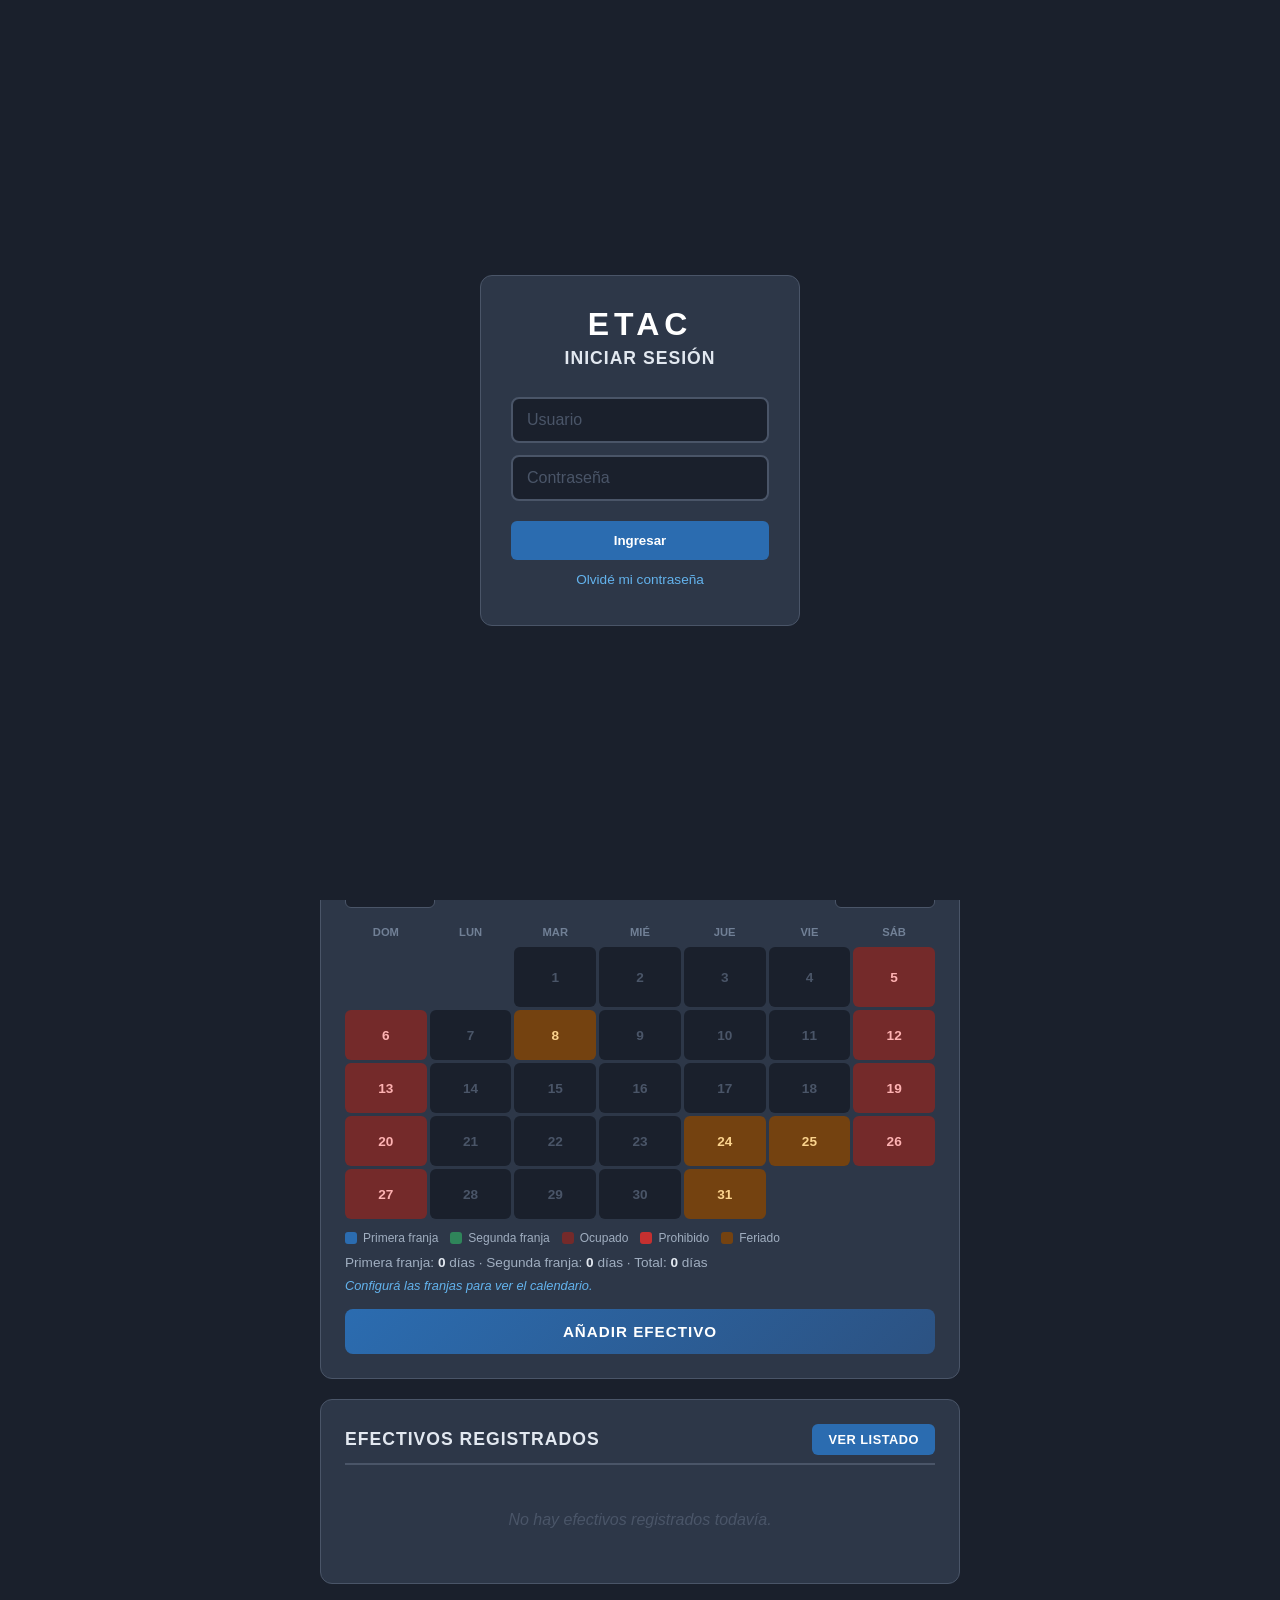
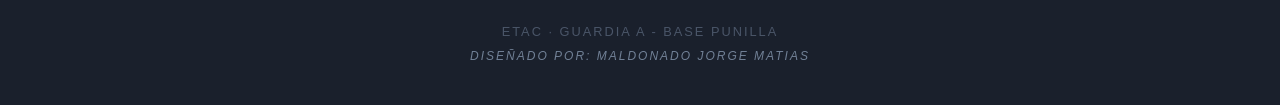
==== commit e000f892: "Actualización 2.0" ====
--- a/index.html
+++ b/index.html
@@ -652,6 +652,24 @@
             font-style: italic;
         }
 
+        .btn-cerrar-sesion {
+            margin-top: 12px;
+            padding: 8px 16px;
+            background: #742a2a;
+            color: #feb2b2;
+            border: 1px solid #9b2c2c;
+            border-radius: 6px;
+            cursor: pointer;
+            font-size: 0.8rem;
+            font-weight: 600;
+            transition: all 0.2s;
+        }
+
+        .btn-cerrar-sesion:hover {
+            background: #9b2c2c;
+            color: white;
+        }
+
         .modal {
             position: fixed;
             top: 0;
@@ -863,6 +881,80 @@
             }
         }
 
+        .login-overlay {
+            position: fixed;
+            top: 0;
+            left: 0;
+            width: 100%;
+            height: 100%;
+            background: #1a202c;
+            display: flex;
+            align-items: center;
+            justify-content: center;
+            z-index: 9999;
+        }
+
+        .login-box {
+            background: #2d3748;
+            border-radius: 12px;
+            padding: 30px;
+            width: 320px;
+            border: 1px solid #4a5568;
+            text-align: center;
+        }
+
+        .login-box h2 {
+            color: #e2e8f0;
+            margin-bottom: 20px;
+            border-bottom: none;
+        }
+
+        .login-box input {
+            margin-bottom: 12px;
+        }
+
+        .login-box button {
+            width: 100%;
+            padding: 12px;
+            background: #2b6cb0;
+            color: white;
+            border: none;
+            border-radius: 6px;
+            cursor: pointer;
+            font-weight: 600;
+            margin-top: 8px;
+        }
+
+        .login-box button:hover {
+            background: #3182ce;
+        }
+
+        .login-box .recuperar {
+            color: #63b3ed;
+            font-size: 0.85rem;
+            cursor: pointer;
+            margin-top: 12px;
+            display: block;
+        }
+
+        .login-box .recuperar:hover {
+            text-decoration: underline;
+        }
+
+        .login-box .error {
+            color: #fc8181;
+            font-size: 0.85rem;
+            margin-top: 8px;
+        }
+
+        .login-box .logo {
+            font-size: 2rem;
+            font-weight: 800;
+            color: #ffffff;
+            letter-spacing: 5px;
+            margin-bottom: 5px;
+        }
+
         @media (max-width: 480px) {
             body {
                 padding: 12px;
@@ -911,12 +1003,25 @@
     </style>
 </head>
 <body>
+    <div id="loginOverlay" class="login-overlay">
+        <div class="login-box">
+            <div class="logo">ETAC</div>
+            <h2 id="loginTitulo">Iniciar Sesión</h2>
+            <input type="text" id="loginUsuario" placeholder="Usuario" autocomplete="off">
+            <input type="password" id="loginClave" placeholder="Contraseña">
+            <button type="button" id="btnLogin">Ingresar</button>
+            <a class="recuperar" id="btnRecuperar">Olvidé mi contraseña</a>
+            <p id="loginError" class="error"></p>
+        </div>
+    </div>
+
     <div class="container">
         <header>
             <div class="logo">ETAC</div>
             <h1>Cronograma de Licencia anual</h1>
             <p class="subtitle">Guardia A - BASE PUNILLA</p>
             <p class="autor">© 2026 Maldonado Jorge Matias - Todos los derechos reservados</p>
+            <button type="button" class="btn-cerrar-sesion" id="btnCerrarSesion">Cerrar Sesión</button>
         </header>
 
         <section class="form-section">
@@ -1050,6 +1155,91 @@
     // Diseñado por: Maldonado Jorge Matias
     // ============================================
 
+    // ============================================
+    // SISTEMA DE USUARIOS
+    // Para agregar usuarios: copiá una línea y modificá usuario y clave
+    // Para desactivar: cambiá activo: true por activo: false
+    // Para cambiar contraseña: modificá el valor de clave
+    // ============================================
+    const USUARIOS = [
+        { usuario: 'admin', clave: 'etac2026', activo: true, rol: 'admin' },
+        { usuario: 'jorge', clave: 'licencias', activo: true, rol: 'usuario' }
+    ];
+
+    const CLAVE_RECUPERACION = 'ETAC-2026';
+    let usuarioActual = null;
+
+    function verificarLogin() {
+        const usuario = document.getElementById('loginUsuario').value.trim();
+        const clave = document.getElementById('loginClave').value;
+        const errorMsg = document.getElementById('loginError');
+
+        const user = USUARIOS.find(u => u.usuario === usuario && u.clave === clave);
+
+        if (!user) {
+            errorMsg.textContent = 'Usuario o contraseña incorrectos.';
+            return;
+        }
+
+        if (!user.activo) {
+            errorMsg.textContent = 'Este usuario está desactivado.';
+            return;
+        }
+
+        usuarioActual = user;
+        document.getElementById('loginOverlay').style.display = 'none';
+        mostrarMensaje('Bienvenido, ' + user.usuario, 'exito');
+    }
+
+    function recuperarClave() {
+        const codigo = prompt('Ingresá el código de recuperación:');
+        if (codigo === CLAVE_RECUPERACION) {
+            const usuario = prompt('Ingresá tu nombre de usuario:');
+            const user = USUARIOS.find(u => u.usuario === usuario);
+            if (user) {
+                const nuevaClave = prompt('Ingresá la nueva contraseña:');
+                if (nuevaClave && nuevaClave.trim() !== '') {
+                    alert('Contraseña actualizada temporalmente a: ' + nuevaClave + '\n\nPara hacerla permanente, editá el array USUARIOS en el código.');
+                }
+            } else {
+                alert('Usuario no encontrado.');
+            }
+        } else {
+            alert('Código de recuperación incorrecto.');
+        }
+    }
+
+    // ============================================
+    // CERRAR SESIÓN Y AUTO-CIERRE POR INACTIVIDAD
+    // ============================================
+
+    let temporizadorInactividad = null;
+    const TIEMPO_INACTIVIDAD = 20 * 60 * 1000; // 20 minutos en milisegundos
+
+    function cerrarSesion() {
+        usuarioActual = null;
+        document.getElementById('loginOverlay').style.display = 'flex';
+        document.getElementById('loginUsuario').value = '';
+        document.getElementById('loginClave').value = '';
+        document.getElementById('loginError').textContent = '';
+        reiniciarTemporizador();
+    }
+
+    function reiniciarTemporizador() {
+        if (temporizadorInactividad) {
+            clearTimeout(temporizadorInactividad);
+        }
+        temporizadorInactividad = setTimeout(function() {
+            if (usuarioActual) {
+                cerrarSesion();
+            }
+        }, TIEMPO_INACTIVIDAD);
+    }
+
+    // ============================================
+    // DATOS Y CONFIGURACIÓN
+    // ============================================
+
     const FERIADOS = {
         '2026-12-08': 'Inmaculada Concepción',
         '2026-12-24': 'Noche Buena',
@@ -1886,6 +2076,26 @@
     }
 
     function init() {
+        // Mostrar pantalla de login primero
+        document.getElementById('btnLogin').addEventListener('click', verificarLogin);
+        document.getElementById('btnRecuperar').addEventListener('click', recuperarClave);
+
+        // Botón de cerrar sesión
+        document.getElementById('btnCerrarSesion').addEventListener('click', cerrarSesion);
+
+        // Permitir login con Enter
+        document.getElementById('loginClave').addEventListener('keypress', function(e) {
+            if (e.key === 'Enter') verificarLogin();
+        });
+        document.getElementById('loginUsuario').addEventListener('keypress', function(e) {
+            if (e.key === 'Enter') verificarLogin();
+        });
+
+        // Reiniciar temporizador de inactividad con cualquier actividad del usuario
+        ['mousemove', 'keydown', 'click', 'scroll', 'touchstart'].forEach(function(evento) {
+            document.addEventListener(evento, reiniciarTemporizador);
+        });
+
         document.getElementById('fechaInicio').value = '2026-12-01';
         document.getElementById('fechaInicioFranja2').value = '2027-02-01';
 
